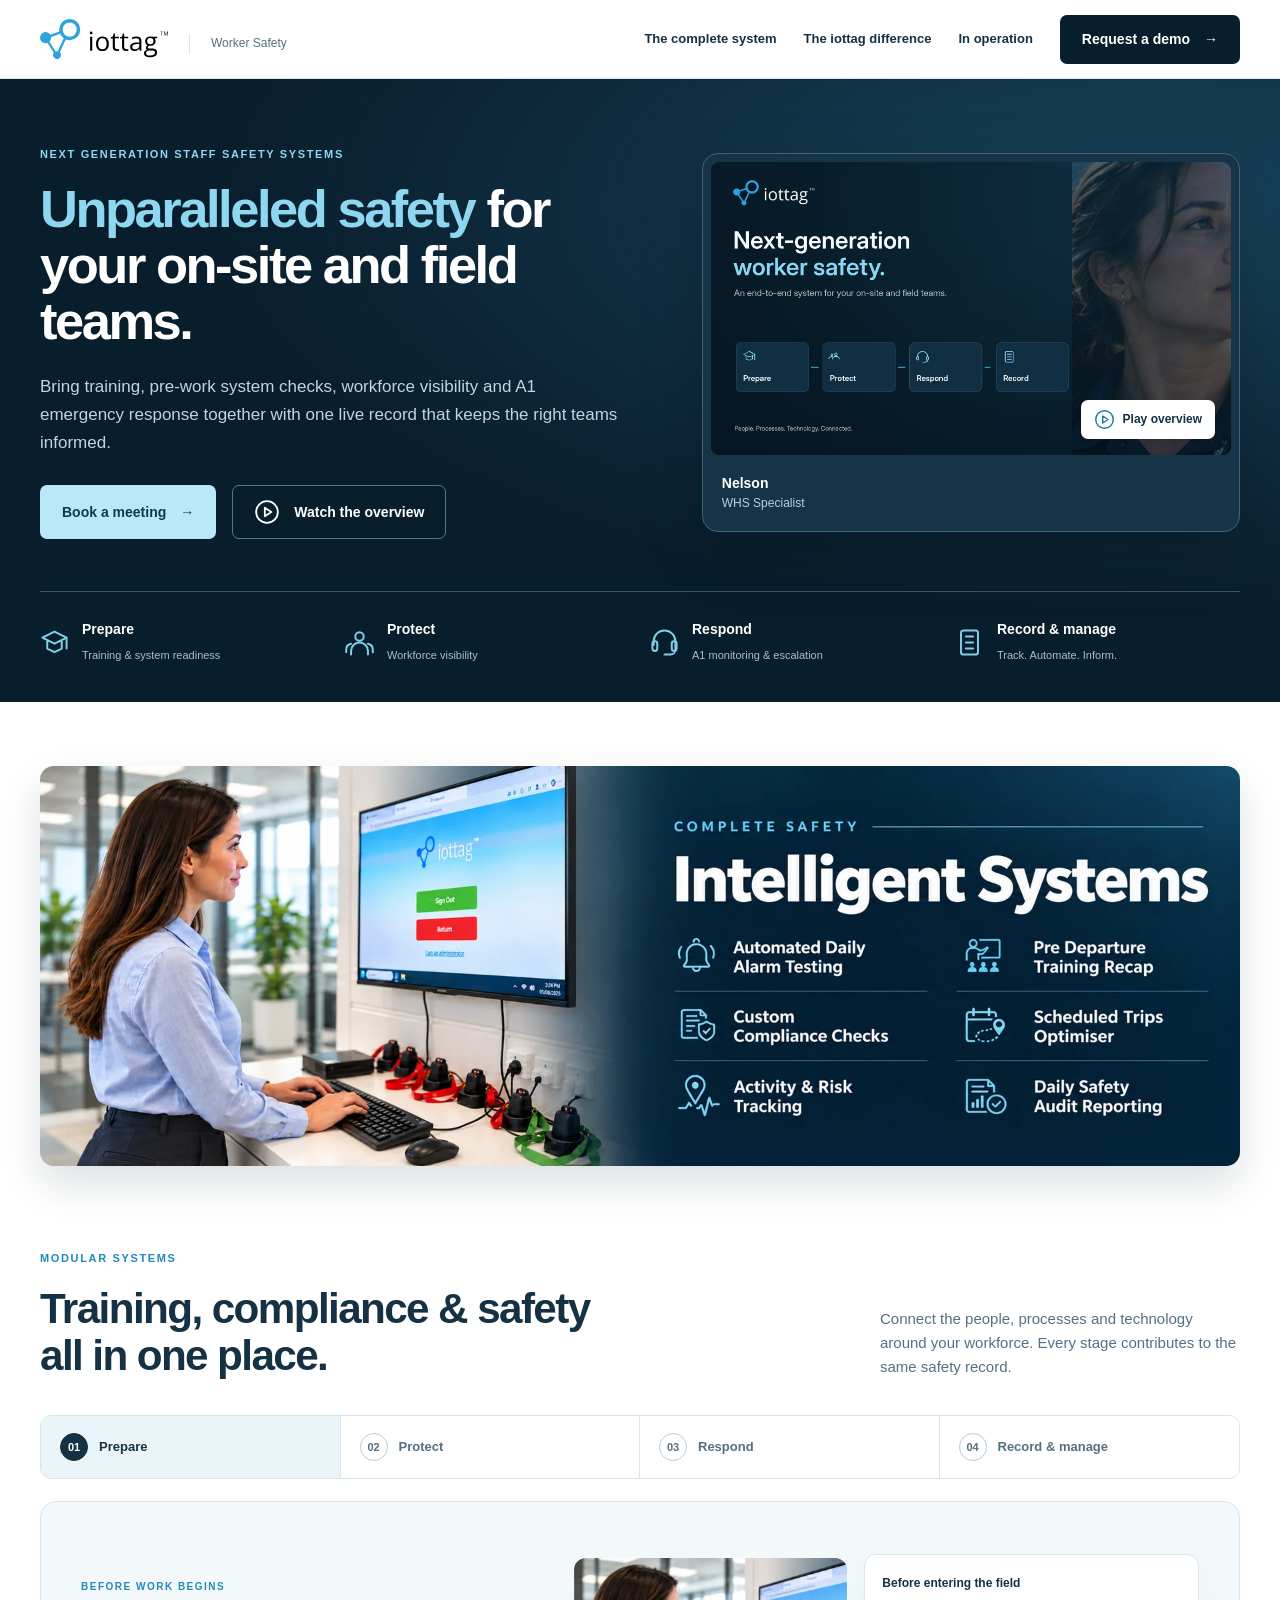
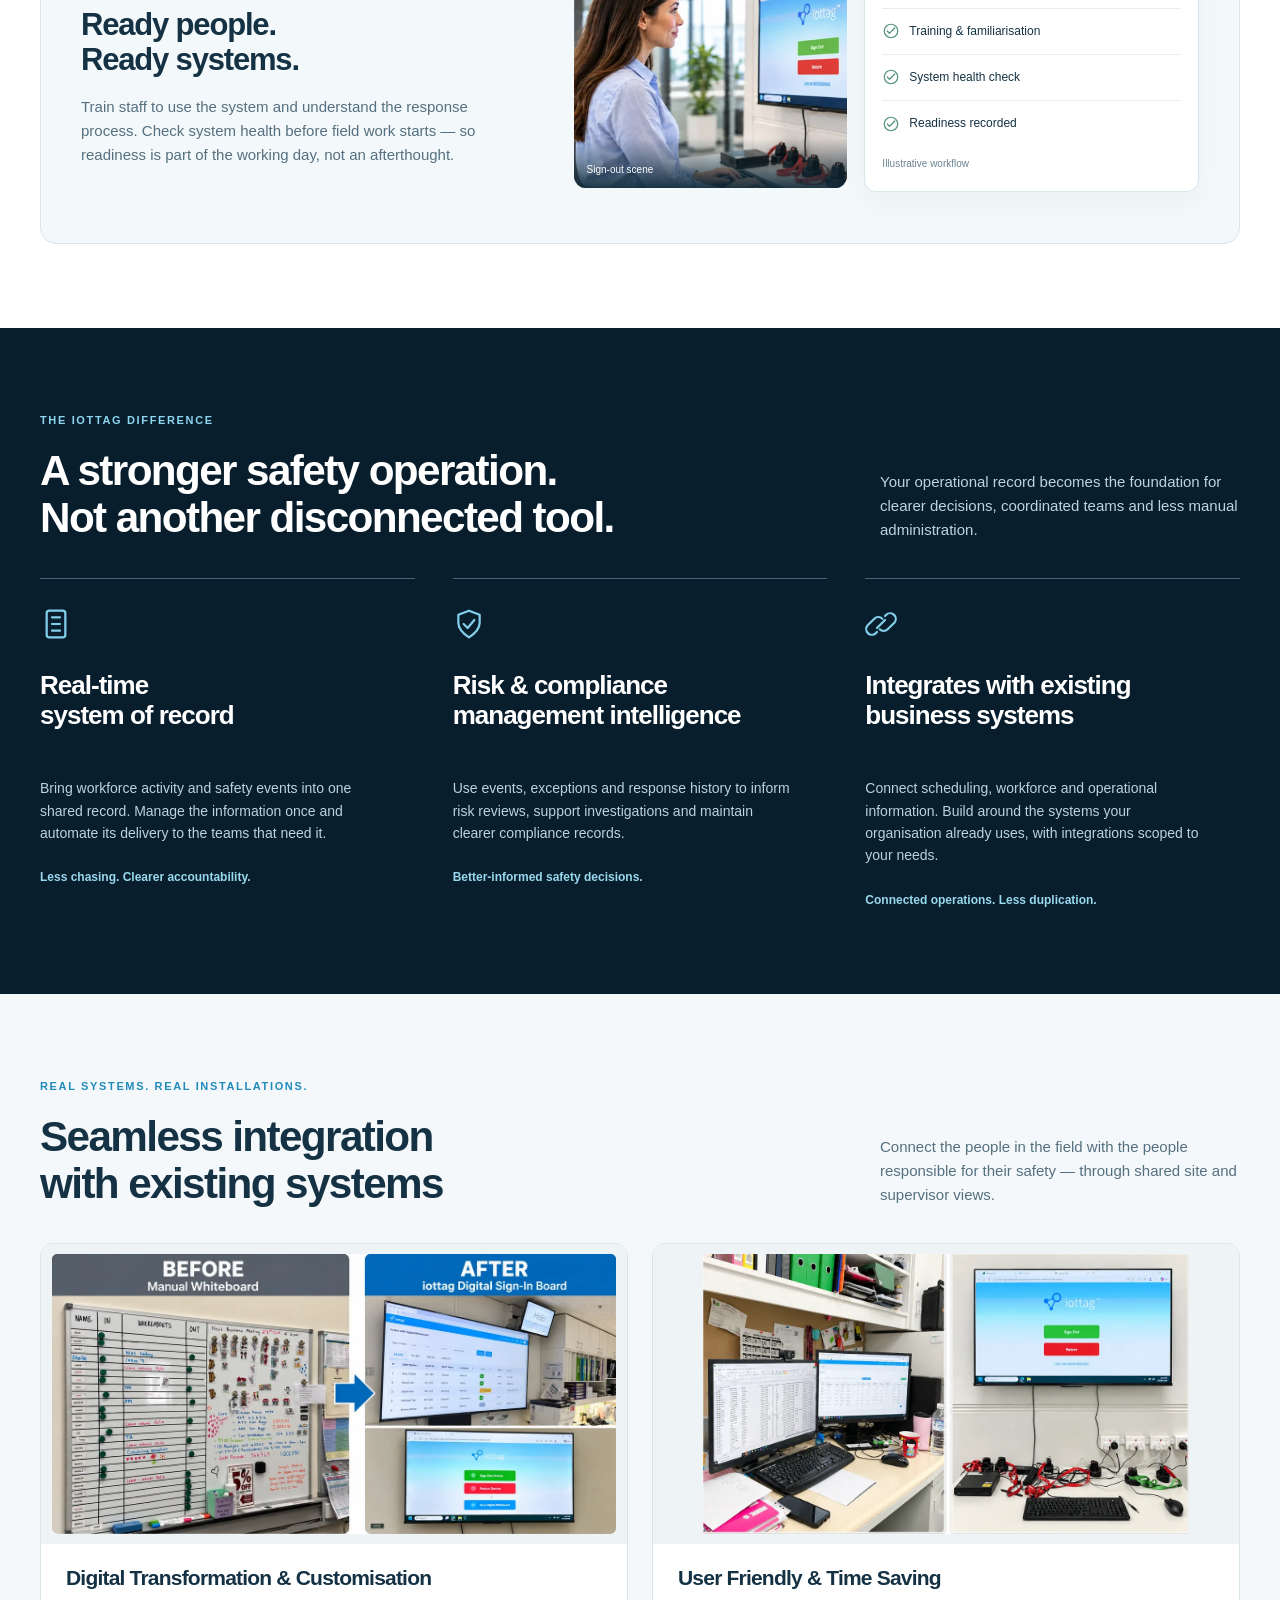
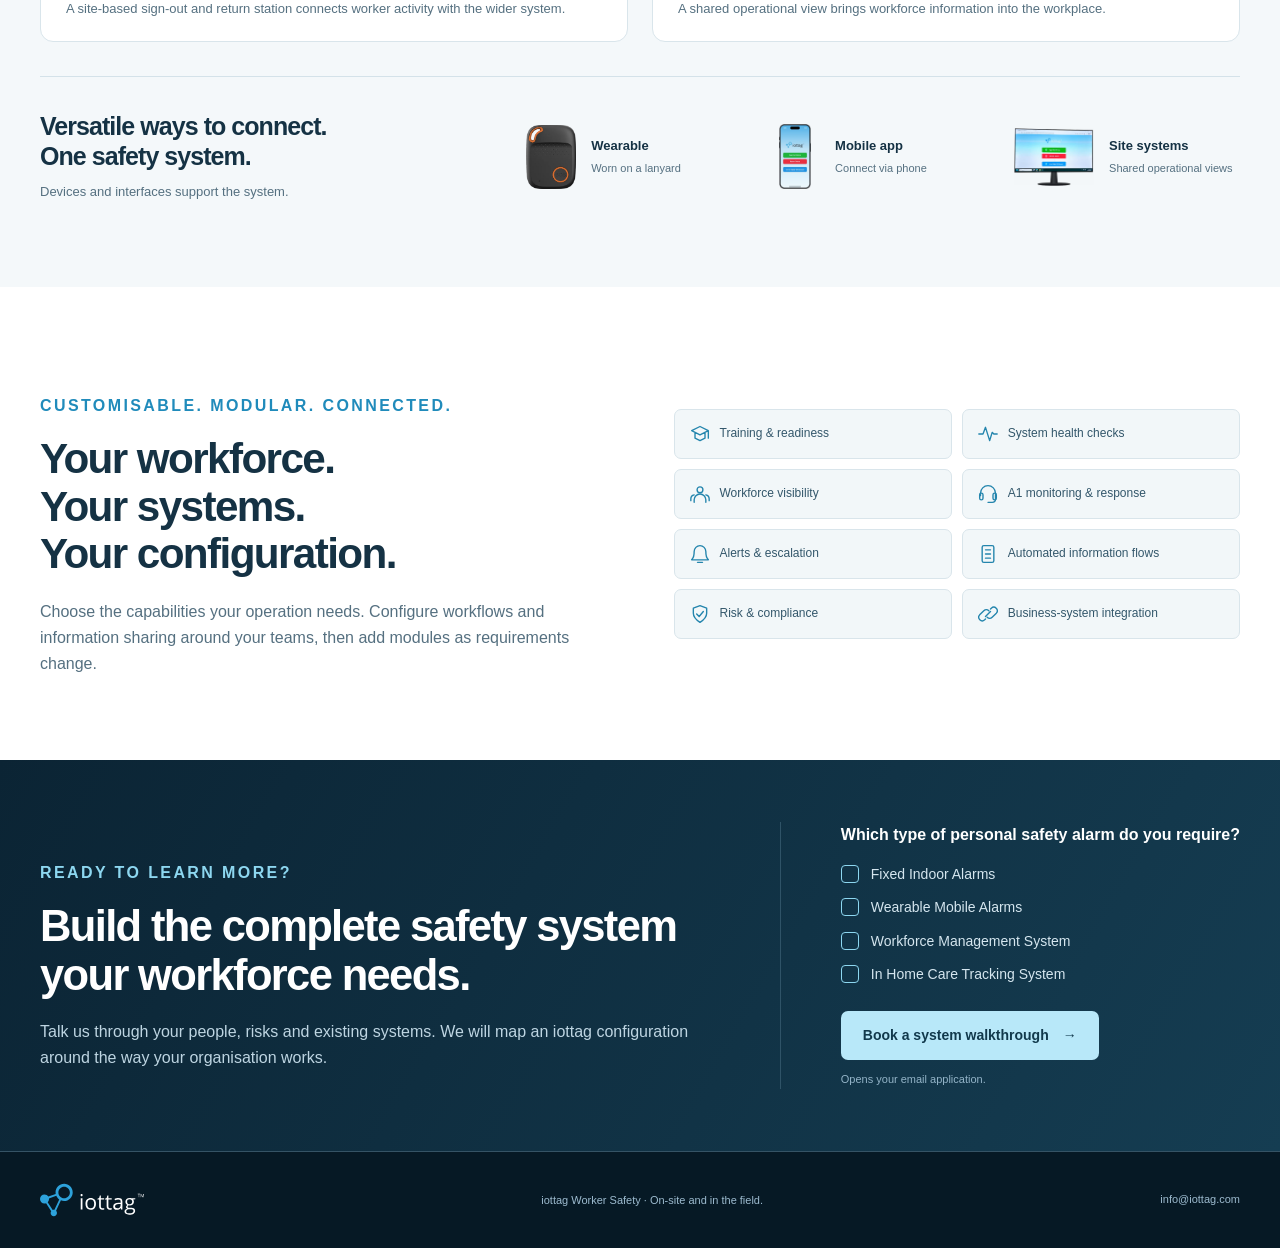
==== index.html @ dc97b366 "Remove "illustrative" from visible captions Co-Authored-By: Claude Opus 5.5 <noreply@anthropic.com>" ====
<!doctype html>
<html lang="en-AU">
<head>
<meta charset="utf-8">
<meta name="viewport" content="width=device-width,initial-scale=1">
<meta name="theme-color" content="#091e2d">
<title>iottag Worker Safety | End-to-end enterprise safety systems</title>
<meta name="description" content="Connect training, pre-work system checks, workforce visibility and A1 emergency response. One real-time system of record, configured around your organisation.">
<link rel="canonical" href="https://loneworker.iottag.com/">
<meta property="og:type" content="website">
<meta property="og:title" content="Next-generation worker safety | iottag">
<meta property="og:description" content="Prepare. Protect. Respond. Record. An end-to-end enterprise safety system for on-site and field teams.">
<meta property="og:url" content="https://loneworker.iottag.com/">
<meta property="og:image" content="https://loneworker.iottag.com/assets/img/social-preview.jpg">
<meta property="og:image:width" content="1200">
<meta property="og:image:height" content="630">
<meta name="twitter:card" content="summary_large_image">
<link rel="icon" href="assets/img/favicon.svg" type="image/svg+xml">
<link rel="stylesheet" href="assets/css/style.css">
</head>
<body>
<a class="skip" href="#main">Skip to content</a>
<svg aria-hidden="true" style="position:absolute;width:0;height:0;overflow:hidden" xmlns="http://www.w3.org/2000/svg"><defs>
<symbol id="i-play" viewBox="0 0 24 24"><circle cx="12" cy="12" r="10"/><path d="m10 8 6 4-6 4Z"/></symbol>
<symbol id="i-training" viewBox="0 0 24 24"><path d="m2 8 10-5 10 5-10 5Z M6 10v7l6 3 6-3v-7 M22 8v9"/></symbol>
<symbol id="i-check" viewBox="0 0 24 24"><circle cx="12" cy="12" r="9"/><path d="m7 12 3 3 7-7"/></symbol>
<symbol id="i-people" viewBox="0 0 24 24"><circle cx="12" cy="7" r="3.5"/><path d="M5 22v-3a7 7 0 0 1 14 0v3 M1 20v-2a5 5 0 0 1 4-5 M23 20v-2a5 5 0 0 0-4-5"/></symbol>
<symbol id="i-headset" viewBox="0 0 24 24"><path d="M3 14v-3a9 9 0 0 1 18 0v7a4 4 0 0 1-4 4h-5"/><rect x="2" y="11" width="4" height="8" rx="2"/><rect x="18" y="11" width="4" height="8" rx="2"/></symbol>
<symbol id="i-record" viewBox="0 0 24 24"><rect x="5" y="2" width="14" height="20" rx="2"/><path d="M9 7h6 M9 12h6 M9 17h6"/></symbol>
<symbol id="i-shield" viewBox="0 0 24 24"><path d="m12 2 8 3v6c0 5-5 9-8 11-3-2-8-6-8-11V5Z"/><path d="m8 12 3 3 5-6"/></symbol>
<symbol id="i-link" viewBox="0 0 24 24"><path d="m9 15 6-6 M9 18l-1 1a4.25 4.25 0 0 1-6-6l5-5a4.25 4.25 0 0 1 6 0 M15 6l1-1a4.25 4.25 0 0 1 6 6l-5 5a4.25 4.25 0 0 1-6 0"/></symbol>
<symbol id="i-pulse" viewBox="0 0 24 24"><path d="M1 12h5l3-8 5 16 3-10 2 2h4"/></symbol>
<symbol id="i-phone" viewBox="0 0 24 24"><rect x="6" y="2" width="12" height="20" rx="2"/><path d="M10 5h4 M11 19h2"/></symbol>
<symbol id="i-screen" viewBox="0 0 24 24"><rect x="2" y="3" width="20" height="14" rx="2"/><path d="M12 17v5 M7 22h10"/></symbol>
<symbol id="i-bell" viewBox="0 0 24 24"><path d="M5 9a7 7 0 0 1 14 0c0 9 3 9 3 10H2c0-1 3-1 3-10 M9 22h6"/></symbol>
</defs></svg>
<header class="topbar"><div class="wrap nav"><a class="brand" href="#main" aria-label="iottag Worker Safety home"><img src="assets/img/logo.svg" alt="iottag" width="134" height="42"><span>Worker Safety</span></a><nav class="navlinks" aria-label="Main navigation"><a href="#system">The complete system</a><a href="#intelligence">The iottag difference</a><a href="#in-operation">In operation</a><a href="#contact" class="btn dark">Request a demo <span aria-hidden="true">&rarr;</span></a></nav></div></header>
<main id="main">
<section class="hero" aria-labelledby="hero-title"><div class="wrap"><div class="hero-grid"><div><p class="eyebrow light">Next generation staff safety systems</p><h1 id="hero-title"><span>Unparalleled safety</span> for your on-site and field teams.</h1><p class="lead">Bring training, pre-work system checks, workforce visibility and A1 emergency response together with one live record that keeps the right teams informed.</p><div class="hero-actions"><a href="#contact" class="btn blue">Book a meeting <span aria-hidden="true">&rarr;</span></a><button class="btn outline" type="button" id="watch-video"><svg class="icon" aria-hidden="true"><use href="#i-play"/></svg>Watch the overview</button></div></div>
<div id="video"><figure class="film"><div class="player"><video controls playsinline preload="metadata" id="worker-video" poster="assets/img/video-poster.jpg" aria-label="iottag end-to-end worker safety overview with Nelson, WHS Specialist"><source src="assets/video/WA-Health-Nelson_iottag_final.mp4" type="video/mp4">Your browser does not support this video. Please use a browser with MP4 playback support.</video><button type="button" class="video-cover" id="video-cover" aria-label="Play the 55-second iottag Worker Safety overview"><img src="assets/img/video-poster.jpg" alt="" width="1920" height="1080"><span class="play-pill"><svg class="icon" aria-hidden="true"><use href="#i-play"/></svg>Play overview</span></button></div><figcaption><div><strong>Nelson</strong><p>WHS Specialist</p></div></figcaption></figure></div></div>
<div class="hero-strip" aria-label="The connected safety lifecycle"><div class="hero-stage"><svg class="icon" aria-hidden="true"><use href="#i-training"/></svg><div><b>Prepare</b><span>Training &amp; system readiness</span></div></div><div class="hero-stage"><svg class="icon" aria-hidden="true"><use href="#i-people"/></svg><div><b>Protect</b><span>Workforce visibility</span></div></div><div class="hero-stage"><svg class="icon" aria-hidden="true"><use href="#i-headset"/></svg><div><b>Respond</b><span>A1 monitoring &amp; escalation</span></div></div><div class="hero-stage"><svg class="icon" aria-hidden="true"><use href="#i-record"/></svg><div><b>Record &amp; manage</b><span>Track. Automate. Inform.</span></div></div></div></div></section>
<section class="feature-banner" aria-label="Intelligent systems"><div class="wrap"><img src="assets/img/intelligent-systems.webp" alt="Complete safety, intelligent systems: automated daily alarm testing, pre-departure training recap, custom compliance checks, scheduled trips optimiser, activity and risk tracking, and daily safety audit reporting. A staff member signs out a device at an iottag station." width="1800" height="600" loading="lazy" decoding="async"></div></section>
<section class="section lifecycle" id="system" aria-labelledby="system-title"><div class="wrap"><div class="section-top"><div><p class="eyebrow">Modular systems</p><h2 class="section-title" id="system-title">Training, compliance &amp; safety<br>all in one place.</h2></div><p>Connect the people, processes and technology around your workforce. Every stage contributes to the same safety record.</p></div>
<div id="system-tour"><div class="tabs" role="tablist" aria-label="Explore the complete worker safety system"><button class="tab" id="tab-0" role="tab" aria-selected="true" aria-controls="panel-0" tabindex="0" data-step="0"><span>01</span>Prepare</button><button class="tab" id="tab-1" role="tab" aria-selected="false" aria-controls="panel-1" tabindex="-1" data-step="1"><span>02</span>Protect</button><button class="tab" id="tab-2" role="tab" aria-selected="false" aria-controls="panel-2" tabindex="-1" data-step="2"><span>03</span>Respond</button><button class="tab" id="tab-3" role="tab" aria-selected="false" aria-controls="panel-3" tabindex="-1" data-step="3"><span>04</span>Record &amp; manage</button></div>
<div class="panel active" id="panel-0" role="tabpanel" aria-labelledby="tab-0"><div class="panel-copy"><p class="eyebrow">Before work begins</p><h3>Ready people.<br>Ready systems.</h3><p>Train staff to use the system and understand the response process. Check system health before field work starts &mdash; so readiness is part of the working day, not an afterthought.</p></div><div class="panel-visual checks"><figure class="training-photo"><img src="assets/img/staff-signout.webp" alt="Illustrative staff member signing out a safety device at an iottag station" width="832" height="704" loading="eager"><figcaption>Sign-out scene</figcaption></figure><div class="check-card"><div class="check-title">Before entering the field</div><div class="check-row"><svg class="icon" aria-hidden="true"><use href="#i-check"/></svg>Training &amp; familiarisation</div><div class="check-row"><svg class="icon" aria-hidden="true"><use href="#i-check"/></svg>System health check</div><div class="check-row"><svg class="icon" aria-hidden="true"><use href="#i-check"/></svg>Readiness recorded</div><p class="check-note">Illustrative workflow</p></div></div></div>
<div class="panel" id="panel-1" role="tabpanel" aria-labelledby="tab-1" hidden><div class="panel-copy"><p class="eyebrow">While people are working</p><h3>A shared view of<br>your workforce.</h3><p>Bring schedules, journeys, available location and worker status together. Supervisors see the working day, while A1 monitors staff and safety alerts through the connected system.</p></div><div class="panel-visual map-view"><div class="map-panel"><svg viewBox="0 0 300 265" role="img" aria-label="Illustrative worker journey map, not a real address"><rect width="300" height="265" fill="#d5e5eb"/><g fill="#bdd5df"><rect x="15" y="16" width="70" height="56" rx="6"/><rect x="117" y="16" width="68" height="56" rx="6"/><rect x="221" y="16" width="65" height="56" rx="6"/><rect x="15" y="112" width="70" height="60" rx="6"/><rect x="117" y="112" width="68" height="60" rx="6"/><rect x="221" y="112" width="65" height="60" rx="6"/><rect x="15" y="210" width="70" height="50" rx="6"/><rect x="117" y="210" width="68" height="50" rx="6"/><rect x="221" y="210" width="65" height="50" rx="6"/></g><g stroke="#f8fcff" stroke-width="12" fill="none"><path d="M101 0v265 M203 0v265 M0 92h300 M0 190h300"/></g><path class="route" d="M36 190h65V92h102V57" stroke="#238fbd" stroke-width="4" stroke-linejoin="round" fill="none"/><g fill="#2da2db" stroke="white" stroke-width="3"><circle cx="203" cy="57" r="8"/><circle cx="101" cy="92" r="8"/><circle cx="203" cy="190" r="8"/></g></svg><span class="map-label">Workforce view</span></div><div class="status-list"><div class="status-card"><svg class="icon" aria-hidden="true"><use href="#i-headset"/></svg><b>A1 monitoring</b><p>Worker status &amp; alerts</p></div><div class="status-card"><svg class="icon" aria-hidden="true"><use href="#i-people"/></svg><b>Supervisor visibility</b><p>Activity &amp; exceptions</p></div><div class="status-card"><b>One operational view</b><p>On-site &middot; In transit &middot; On visit</p></div></div></div></div>
<div class="panel" id="panel-2" role="tabpanel" aria-labelledby="tab-2" hidden><div class="panel-copy"><p class="eyebrow">When help is needed</p><h3>A1 emergency response.<br>People behind the process.</h3><p>A1 call-centre monitoring connects the alert to your agreed escalation process. Available location and incident audio help inform the response, while supervisors receive updates.</p></div><div class="panel-visual"><div class="response-diagram"><svg class="connecting" viewBox="0 0 550 260" preserveAspectRatio="none" aria-hidden="true"><path class="signal-path" d="M76 130H268 M290 130H360V68H466 M360 130V205H466"/></svg><div class="process-box alert"><svg class="icon" aria-hidden="true"><use href="#i-bell"/></svg><b>Worker alert</b><p>Help needed</p></div><div class="process-box a1"><svg class="icon" aria-hidden="true"><use href="#i-headset"/></svg><b>A1 response</b><p>Monitoring<br>&amp; escalation</p></div><div class="branch"><div class="process-box"><svg class="icon" aria-hidden="true"><use href="#i-shield"/></svg><b>Emergency services</b><p>Police / ambulance</p></div><div class="process-box"><svg class="icon" aria-hidden="true"><use href="#i-people"/></svg><b>Supervisors</b><p>Alerts &amp; updates</p></div></div></div><p class="scenario-note">Response configured around your organisation.</p></div></div>
<div class="panel" id="panel-3" role="tabpanel" aria-labelledby="tab-3" hidden><div class="panel-copy"><p class="eyebrow">Across the entire operation</p><h3>Record what happens.<br>Keep the right teams informed.</h3><p>Track activity, alerts, response actions and outcomes in one live record. Automate relevant information to supervisors, WHS and response teams &mdash; instead of chasing updates across disconnected tools.</p></div><div class="panel-visual"><div class="record-visual"><div class="record-title"><strong>Real-time system of record</strong><svg class="icon" aria-hidden="true"><use href="#i-record"/></svg></div><div class="record-lines"><div><i></i>Training &amp; readiness recorded<em>Before work</em></div><div><i></i>Worker activity updated<em>During work</em></div><div><i></i>Alert &amp; response captured<em>Incident</em></div><div><i></i>Relevant teams informed<em>Automated flow</em></div></div></div><p class="scenario-note">Illustrative event history &mdash; not a live worker record.</p></div></div>
</div></div></section>
<section class="section enterprise" id="intelligence" aria-labelledby="intelligence-title"><div class="wrap"><div class="section-top"><div><p class="eyebrow light">The iottag difference</p><h2 class="section-title" id="intelligence-title">A stronger safety operation.<br>Not another disconnected tool.</h2></div><p>Your operational record becomes the foundation for clearer decisions, coordinated teams and less manual administration.</p></div><div class="enterprise-grid"><article class="usp"><svg class="icon" aria-hidden="true"><use href="#i-record"/></svg><h3>Real-time<br>system of record</h3><p>Bring workforce activity and safety events into one shared record. Manage the information once and automate its delivery to the teams that need it.</p><span class="benefit">Less chasing. Clearer accountability.</span></article><article class="usp"><svg class="icon" aria-hidden="true"><use href="#i-shield"/></svg><h3>Risk &amp; compliance management intelligence</h3><p>Use events, exceptions and response history to inform risk reviews, support investigations and maintain clearer compliance records.</p><span class="benefit">Better-informed safety decisions.</span></article><article class="usp"><svg class="icon" aria-hidden="true"><use href="#i-link"/></svg><h3>Integrates with existing business systems</h3><p>Connect scheduling, workforce and operational information. Build around the systems your organisation already uses, with integrations scoped to your needs.</p><span class="benefit">Connected operations. Less duplication.</span></article></div></div></section>
<section class="section proof" id="in-operation" aria-labelledby="proof-title"><div class="wrap"><div class="section-top"><div><p class="eyebrow">Real systems. Real installations.</p><h2 class="section-title" id="proof-title">Seamless integration<br>with existing systems</h2></div><p>Connect the people in the field with the people responsible for their safety &mdash; through shared site and supervisor views.</p></div><div class="proof-grid"><figure class="proof-card"><div class="proof-photo"><img src="assets/img/signout-station.webp" alt="Before and after: a manual staff whiteboard replaced by the iottag digital sign-in board and sign-out display" width="1200" height="596" loading="lazy" decoding="async"></div><figcaption><h3>Digital Transformation &amp; Customisation</h3><p>A site-based sign-out and return station connects worker activity with the wider system.</p></figcaption></figure><figure class="proof-card"><div class="proof-photo"><img src="assets/img/operational-display.webp" alt="iottag workstations and a wall-mounted sign-out display with safety devices on the desk" width="1200" height="690" loading="lazy" decoding="async"></div><figcaption><h3>User Friendly &amp; Time Saving</h3><p>A shared operational view brings workforce information into the workplace.</p></figcaption></figure></div><div class="connections"><div><h3>Versatile ways to connect.<br>One safety system.</h3><p>Devices and interfaces support the system.</p></div><div class="connection-items"><div class="connection-item"><img src="assets/img/sos-pendant.webp" alt="Actual iottag black and orange wearable SOS pendant" width="323" height="417" loading="lazy" decoding="async"><div><b>Wearable</b><p>Worn on a lanyard</p></div></div><div class="connection-item"><img src="assets/img/mobile-app.webp" alt="iottag mobile app sign-out screen on a smartphone" width="152" height="308" loading="lazy" decoding="async"><div><b>Mobile app</b><p>Connect via phone</p></div></div><div class="connection-item"><img class="wide" src="assets/img/site-display.webp" alt="iottag site sign-out and return screen on a display" width="360" height="258" loading="lazy" decoding="async"><div><b>Site systems</b><p>Shared operational views</p></div></div></div></div></div></section>
<section class="section" aria-labelledby="modular-title"><div class="wrap modular-grid"><div class="modular-copy"><p class="eyebrow">Customisable. Modular. Connected.</p><h2 class="section-title" id="modular-title">Your workforce.<br>Your systems.<br>Your configuration.</h2><p>Choose the capabilities your operation needs. Configure workflows and information sharing around your teams, then add modules as requirements change.</p></div><div><div class="modules" aria-label="Configurable capabilities"><div class="module"><svg class="icon" aria-hidden="true"><use href="#i-training"/></svg>Training &amp; readiness</div><div class="module"><svg class="icon" aria-hidden="true"><use href="#i-pulse"/></svg>System health checks</div><div class="module"><svg class="icon" aria-hidden="true"><use href="#i-people"/></svg>Workforce visibility</div><div class="module"><svg class="icon" aria-hidden="true"><use href="#i-headset"/></svg>A1 monitoring &amp; response</div><div class="module"><svg class="icon" aria-hidden="true"><use href="#i-bell"/></svg>Alerts &amp; escalation</div><div class="module"><svg class="icon" aria-hidden="true"><use href="#i-record"/></svg>Automated information flows</div><div class="module"><svg class="icon" aria-hidden="true"><use href="#i-shield"/></svg>Risk &amp; compliance</div><div class="module"><svg class="icon" aria-hidden="true"><use href="#i-link"/></svg>Business-system integration</div></div></div></div></section>
<section class="contact" id="contact" aria-labelledby="contact-title"><div class="wrap contact-grid"><div><p class="eyebrow light">Ready to learn more?</p><h2 id="contact-title">Build the complete safety system<br>your workforce needs.</h2><p>Talk us through your people, risks and existing systems. We will map an iottag configuration around the way your organisation works.</p></div><div class="contact-side"><p class="contact-q">Which type of personal safety alarm do you require?</p><ul class="contact-options"><li><label><input type="checkbox" name="alarm-type" value="Fixed Indoor Alarms"><span class="tick" aria-hidden="true"></span>Fixed Indoor Alarms</label></li><li><label><input type="checkbox" name="alarm-type" value="Wearable Mobile Alarms"><span class="tick" aria-hidden="true"></span>Wearable Mobile Alarms</label></li><li><label><input type="checkbox" name="alarm-type" value="Workforce Management System"><span class="tick" aria-hidden="true"></span>Workforce Management System</label></li><li><label><input type="checkbox" name="alarm-type" value="In Home Care Tracking System"><span class="tick" aria-hidden="true"></span>In Home Care Tracking System</label></li></ul><a id="demo-email" class="btn blue" href="mailto:info@iottag.com?subject=iottag%20Worker%20Safety%20system%20walkthrough&amp;body=Hello%20iottag%2C%0A%0AI%20would%20like%20to%20discuss%20an%20end-to-end%20worker%20safety%20system.%0A%0AOrganisation%3A%0AWorkforce%20size%3A%0ACurrent%20systems%3A%0APhone%3A%0A%0AThank%20you.">Book a system walkthrough <span aria-hidden="true">&rarr;</span></a><small>Opens your email application.</small></div></div></section>
</main>
<footer class="footer"><div class="wrap footer-inner"><a href="#main" aria-label="Back to iottag Worker Safety"><img src="assets/img/logo-footer.svg" alt="iottag" width="134" height="42"></a><p class="footer-credit">iottag Worker Safety &middot; On-site and in the field.</p><a href="mailto:info@iottag.com">info@iottag.com</a></div></footer>
<script src="assets/js/main.js" defer></script>
</body>
</html>
---- assets/css/style.css ----
:root{--navy:#091e2d;--deep:#071925;--ink:#153244;--muted:#557080;--blue:#208bbb;--brand:#2da2db;--sky:#b8e8f9;--line:#d9e5eb;--pale:#f2f7f9;--green:#498774;--radius:17px;--max:1240px}*{box-sizing:border-box}html{scroll-behavior:smooth;scroll-padding-top:95px}body{margin:0;background:white;color:var(--ink);font-family:Inter,"Segoe UI",Arial,sans-serif;font-size:16px;line-height:1.6;-webkit-font-smoothing:antialiased}button,input,a{-webkit-tap-highlight-color:transparent}a{color:inherit;text-decoration:none}button{font:inherit;cursor:pointer}button:focus-visible,a:focus-visible,summary:focus-visible{outline:3px solid #cf9633;outline-offset:5px}img,video{display:block;max-width:100%}h1,h2,h3,p,figure{margin:0}h1,h2,h3{letter-spacing:-.038em;line-height:1.12}p{color:var(--muted)}.wrap{width:min(var(--max),calc(100% - 80px));margin:auto}.section{padding:84px 0}.eyebrow{font-size:11px;font-weight:750;text-transform:uppercase;letter-spacing:.15em;color:var(--blue);margin-bottom:17px}.eyebrow.light{color:#8dd7f0}.section-title{font-size:clamp(32px,3.3vw,47px);font-weight:700;max-width:790px}.lead{font-size:18px;line-height:1.65}.btn{display:inline-flex;align-items:center;justify-content:center;gap:14px;border:1px solid transparent;border-radius:7px;padding:13px 21px;font-size:14px;font-weight:700;line-height:1.5;transition:background .2s,transform .2s}.btn:hover{transform:translateY(-2px)}.btn.dark{background:var(--navy);color:white}.btn.dark:hover{background:#20465b}.btn.blue{background:var(--sky);color:#11394c}.btn.blue:hover{background:#e0f6ff}.btn.outline{border-color:#577788;color:white;background:transparent}.btn.white{background:white;color:var(--ink)}.arrow{font-size:19px}.icon{width:26px;height:26px;fill:none;stroke:currentColor;stroke-width:1.65;stroke-linecap:round;stroke-linejoin:round;flex-shrink:0}.skip{position:fixed;top:-100px;left:20px;padding:12px;background:white;z-index:100}.skip:focus{top:15px}.topbar{position:sticky;top:0;z-index:40;background:#fffffff5;border-bottom:1px solid var(--line);backdrop-filter:blur(12px)}.nav{height:78px;display:flex;align-items:center;justify-content:space-between;gap:20px}.brand{display:flex;align-items:center;gap:21px}.brand img{width:128px;height:auto}.brand span{font-size:12px;color:var(--muted);padding-left:21px;border-left:1px solid var(--line)}.navlinks{display:flex;align-items:center;gap:27px;font-size:13px;font-weight:650}.navlinks>a:not(.btn):hover{color:var(--blue)}
.hero{position:relative;padding:67px 0 36px;background:radial-gradient(ellipse at 90% 20%,#17425a 0%,transparent 57%),var(--navy);color:white;overflow:hidden}.hero-grid{display:grid;grid-template-columns:1.12fr 1fr;gap:59px;align-items:center}.hero h1{font-size:clamp(38px,4.1vw,59px);letter-spacing:-.047em;line-height:1.07;font-weight:710;max-width:690px}.hero h1 span{color:#8ed7f1}.hero .lead{color:#c0d5e0;margin-top:24px;max-width:580px;font-size:17px}.hero-actions{display:flex;gap:16px;flex-wrap:wrap;margin-top:28px}.hero-context{color:#98b8cb;font-size:12px;margin-top:24px;letter-spacing:.01em}.film{background:#163448;border:1px solid #416378;padding:8px 8px 0;border-radius:16px;box-shadow:0 23px 65px #0003}.player{position:relative;border-radius:9px;overflow:hidden;background:var(--navy)}.player video{width:100%;aspect-ratio:16/9;object-fit:contain}.video-cover{position:absolute;inset:0;width:100%;height:100%;border:0;background:var(--navy);padding:0}.video-cover[hidden]{display:none}.video-cover img{width:100%;height:100%;object-fit:cover}.play-pill{position:absolute;bottom:16px;right:16px;background:white;color:var(--ink);padding:9px 13px;font-size:12px;font-weight:750;border-radius:7px;display:flex;align-items:center;gap:8px;box-shadow:0 4px 12px #0002}.play-pill .icon{width:21px;height:21px;color:#167da9}.film figcaption{display:flex;align-items:center;justify-content:space-between;gap:15px;padding:17px 11px 18px}.film figcaption strong{display:block;font-size:14px}.film figcaption p{color:#b9d0dd;font-size:12px}.film-length{font-size:11px;white-space:nowrap;color:#bdd6e4}.film-label{font-size:12px;color:#b7cedb;margin:18px 0 0 4px}.hero-strip{display:grid;grid-template-columns:repeat(4,1fr);gap:20px;margin-top:52px;padding-top:26px;border-top:1px solid #395568}.hero-stage{display:flex;gap:13px;align-items:center}.hero-stage .icon{width:29px;height:29px;color:#84cde8}.hero-stage b{font-size:14px;display:block}.hero-stage span{font-size:11px;color:#a2c0d1}
.section-top{display:flex;align-items:flex-end;justify-content:space-between;gap:55px;margin-bottom:36px}.section-top>p{max-width:360px;font-size:15px}.feature-banner{position:relative;z-index:1;padding:64px 0 0;background:#fff}.feature-banner img{display:block;width:100%;height:auto;border-radius:14px;box-shadow:0 18px 40px rgba(11,36,52,.14)}.lifecycle{background:#fff}.tabs{display:grid;grid-template-columns:repeat(4,1fr);border:1px solid var(--line);border-radius:11px;overflow:hidden;margin-bottom:22px}.tab{display:flex;align-items:center;gap:11px;padding:17px 19px;text-align:left;background:white;color:var(--muted);border:0;border-right:1px solid var(--line);font-size:13px;font-weight:650}.tab:last-child{border-right:0}.tab span{width:28px;height:28px;border:1px solid #b7ccd8;border-radius:50%;display:grid;place-items:center;font-size:11px;flex:none}.tab[aria-selected=true]{background:#eaf5fa;color:var(--ink)}.tab[aria-selected=true] span{background:var(--ink);border-color:var(--ink);color:white}.panel{border:1px solid var(--line);border-radius:16px;background:#f3f8fa;display:grid;grid-template-columns:.83fr 1.2fr;gap:60px;padding:35px 40px;min-height:343px;align-items:center}.panel[hidden]{display:none}.panel-copy .eyebrow{font-size:10px;margin-bottom:12px}.panel h3{font-size:31px;line-height:1.15;max-width:430px;margin-bottom:17px}.panel-copy p{font-size:15px;max-width:430px}.panel-visual{position:relative;min-height:261px}.checks{display:grid;grid-template-columns:.9fr 1.1fr;gap:17px;align-items:center}.training-photo{border-radius:12px;overflow:hidden;height:230px;position:relative;background:#d0e1e9}.training-photo img{width:100%;height:100%;object-fit:cover;object-position:50% 30%}.training-photo figcaption{position:absolute;bottom:0;left:0;right:0;padding:24px 13px 10px;background:linear-gradient(transparent,#102b3bee);color:white;font-size:10px}.check-card{background:white;border:1px solid #d8e6ec;border-radius:12px;padding:19px 17px;box-shadow:0 10px 28px #12384f09}.check-title{font-size:12px;font-weight:750;margin-bottom:15px}.check-row{display:flex;align-items:center;gap:9px;padding:13px 0;border-top:1px solid #e7eef2;font-size:12px}.check-row .icon{width:18px;height:18px;color:#57967e}.check-note{font-size:10px;color:#6a8392;margin-top:10px}.map-view{display:grid;grid-template-columns:1.1fr .8fr;gap:15px;height:262px}.map-panel{position:relative;border-radius:12px;background:#d4e5ed;overflow:hidden;border:1px solid #c7dce6}.map-panel>svg{width:100%;height:100%;display:block}.map-label{position:absolute;left:10px;bottom:10px;font-size:10px;background:white;padding:5px 8px;border-radius:5px}.status-list{display:flex;flex-direction:column;gap:10px;justify-content:center}.status-card{background:white;border-radius:10px;border:1px solid #dbe7ed;padding:13px}.status-card b{font-size:12px;display:block}.status-card p{font-size:10px;margin-top:3px}.status-card .icon{width:19px;height:19px;color:var(--blue);margin-bottom:7px}.route{stroke-dasharray:500;stroke-dashoffset:500}.active .route{animation:routeDraw 4s ease forwards}.active .check-row{animation:rise .6s ease both}.active .check-row:nth-child(3){animation-delay:.35s}.active .check-row:nth-child(4){animation-delay:.65s}.response-diagram{position:relative;min-height:261px;padding:15px 0;display:grid;grid-template-columns:.65fr 1.25fr 1fr;gap:15px;align-items:center}.process-box{position:relative;z-index:2;border-radius:10px;border:1px solid #d4e3eb;background:white;padding:16px 12px;font-size:11px;text-align:center;min-width:0}.process-box .icon{margin:0 auto 10px;width:27px;height:27px;color:var(--blue)}.process-box b{display:block;font-size:13px;line-height:1.3}.process-box p{font-size:10px;line-height:1.5;margin-top:8px}.process-box.a1{background:#11394f;border-color:#426e88;color:white;padding:21px 15px}.process-box.a1 p{color:#bad5e4}.process-box.a1 .icon{color:var(--sky);width:39px;height:39px}.process-box.alert .icon{color:#bf5b60}.branch{display:grid;gap:16px}.connecting{position:absolute;top:0;left:0;width:100%;height:100%;z-index:1;fill:none;stroke:#6eabc5;stroke-width:2}.active .signal-path{stroke-dasharray:7 5;animation:signal 2s linear infinite}.scenario-note{font-size:10px;color:#6a8492;margin-top:13px}.record-visual{background:var(--navy);border-radius:12px;min-height:253px;padding:21px 23px;color:white;position:relative}.record-title{display:flex;align-items:center;justify-content:space-between;gap:12px;font-size:13px;padding-bottom:15px;border-bottom:1px solid #365164}.record-title .icon{color:#94daf1;width:22px;height:22px}.record-lines{display:grid;gap:15px;padding-top:18px}.record-lines div{display:flex;align-items:center;gap:10px;font-size:11px;color:#c5dbe6}.record-lines i{height:6px;width:6px;background:#86cfe9;border-radius:50%;flex:none}.record-lines em{font-style:normal;margin-left:auto;font-size:9px;color:#8ec3d8}.active .record-lines div{animation:rise .6s ease both}.active .record-lines div:nth-child(2){animation-delay:.3s}.active .record-lines div:nth-child(3){animation-delay:.6s}.active .record-lines div:nth-child(4){animation-delay:.9s}.tour-controls{display:flex;align-items:center;justify-content:space-between;gap:20px;margin-top:18px}.tour-buttons{display:flex;gap:10px;flex-wrap:wrap}.small-button{font-size:12px;background:white;border:1px solid #bfced7;border-radius:6px;padding:8px 12px;color:var(--ink)}.tour-status{font-size:11px}.workflow-note{font-size:11px;color:#788e9a;max-width:1060px;margin-top:17px;line-height:1.65}
.enterprise{background:var(--navy);color:white}.enterprise .section-top>p{color:#bfd3df}.enterprise-grid{display:grid;grid-template-columns:repeat(3,1fr);gap:38px}.usp{border-top:1px solid #466475;padding-top:29px}.usp .icon{width:32px;height:32px;color:#84d0ec;margin-bottom:23px}.usp h3{font-size:26px;line-height:1.16;max-width:340px;min-height:90px}.usp p{font-size:14px;color:#bcd2df;margin-top:17px;max-width:345px}.benefit{display:block;margin-top:24px;font-size:12px;font-weight:700;color:#99d9ed}.information-bar{margin-top:42px;border-top:1px solid #345165;padding-top:24px;display:flex;align-items:center;justify-content:space-between;gap:20px;color:#b9d2df;font-size:12px}.information-bar strong{color:white}.information-bar .line-arrow{color:#71bad6;font-size:21px}.proof{background:#f4f8fa}.proof-grid{display:grid;grid-template-columns:1fr 1fr;gap:24px;margin-top:32px}.proof-card{background:white;border:1px solid var(--line);border-radius:13px;overflow:hidden}.proof-photo{height:259px;overflow:hidden;background:#d5e2e8}.proof-photo img{width:100%;height:100%;object-fit:cover;object-position:50% 42%}.proof-card figcaption{padding:21px 25px}.proof-card h3{font-size:21px;line-height:1.2}.proof-card p{font-size:13px;margin-top:9px}.proof-note{font-size:11px;margin-top:15px;color:#708896}.connections{display:grid;grid-template-columns:1fr 1.6fr;gap:40px;align-items:center;padding-top:34px;margin-top:34px;border-top:1px solid #d4e2e9}.connections h3{font-size:25px;line-height:1.2;max-width:350px}.connections>div>p{font-size:13px;margin-top:11px;max-width:350px}.connection-items{display:grid;grid-template-columns:repeat(3,1fr);gap:18px}.connection-item{display:flex;gap:15px;align-items:center;min-width:0}.connection-item img{height:65px;width:50px;object-fit:contain}.connection-item img.wide{width:80px}.connection-item .icon{width:36px;height:36px;color:#2389b6}.connection-item b{display:block;font-size:13px}.connection-item p{font-size:11px;margin-top:3px}.modular-grid{display:grid;grid-template-columns:1fr 1fr;gap:67px;align-items:center}.modular-copy p{font-size:16px;margin-top:22px;max-width:540px}.modules{display:grid;grid-template-columns:1fr 1fr;gap:10px}.module{background:var(--pale);border:1px solid var(--line);border-radius:7px;padding:14px 15px;font-size:12px;color:#33576b;display:flex;align-items:center;gap:10px}.module .icon{height:20px;width:20px;color:#2485ad}.modules-note{margin-top:15px;font-size:11px;color:#728c9a}.contact{background:linear-gradient(120deg,#0b2434,#153d52);color:white;padding:62px 0}.contact-grid{display:grid;grid-template-columns:1fr auto;gap:60px;align-items:center}.contact h2{font-size:clamp(32px,3.4vw,45px);max-width:730px}.contact p{color:#bed5e2;margin-top:19px;font-size:16px;max-width:660px}.contact-side{border-left:1px solid #2f5367;padding-left:60px}.contact .contact-q{margin:0 0 15px;font-size:16px;font-weight:700;color:white}.contact-options{list-style:none;margin:0 0 26px;padding:0;display:grid;gap:11px}.contact-options label{display:flex;align-items:center;gap:12px;font-size:14px;color:#d5e6ef;cursor:pointer;position:relative}.contact-options input{position:absolute;opacity:0;width:1px;height:1px}.contact-options .tick{flex:none;position:relative;width:18px;height:18px;border:1.5px solid #8dd7f0;border-radius:4px;transition:background .15s}.contact-options input:checked+.tick{background:#8dd7f0}.contact-options input:checked+.tick:after{content:"";position:absolute;left:5px;top:1px;width:5px;height:10px;border:solid #0b2434;border-width:0 2px 2px 0;transform:rotate(45deg)}.contact-options input:focus-visible+.tick{outline:2px solid white;outline-offset:2px}.contact-options label:hover .tick{border-color:white}.contact-side small{display:block;font-size:11px;color:#94b4c8;margin-top:11px}.footer{background:#061925;padding:27px 0;color:#b7d0df;border-top:1px solid #355365}.footer-inner{display:flex;align-items:center;justify-content:space-between;gap:25px}.footer img{width:104px}.footer p,.footer a{font-size:11px;color:#9dbbcf}.footer-credit{max-width:670px;line-height:1.7}.footer a:hover{color:white}@keyframes rise{from{transform:translateY(7px);opacity:0}to{transform:translateY(0);opacity:1}}@keyframes signal{to{stroke-dashoffset:-48}}@keyframes routeDraw{to{stroke-dashoffset:0}}
@media(max-width:1100px){.wrap{width:calc(100% - 48px)}.hero-grid{gap:32px}.hero h1{font-size:47px}.hero .lead{font-size:16px}.navlinks{gap:17px}.navlinks>a:not(.btn){font-size:12px}.panel{gap:28px;padding:30px}.panel h3{font-size:28px}.enterprise-grid{gap:27px}.usp h3{font-size:23px}.connections{gap:25px}.modular-grid{gap:36px}.connection-items{gap:12px}.connection-item{gap:9px}.section-top{gap:35px}.film-length{font-size:10px}}
@media(max-width:850px){.navlinks>a:not(.btn){display:none}.hero{padding-top:46px}.hero-grid{grid-template-columns:1fr;gap:34px}.hero h1{font-size:clamp(40px,6.2vw,57px);max-width:750px}.hero .lead{max-width:750px;font-size:17px}.film{max-width:740px}.hero-strip{margin-top:31px;gap:13px}.hero-stage{align-items:flex-start;gap:9px}.hero-stage b{font-size:12px}.hero-stage span{font-size:10px}.hero-stage .icon{width:23px;height:23px}.section{padding:63px 0}.section-top{display:block}.section-top>p{max-width:700px;margin-top:19px;font-size:15px}.tab{padding:15px 12px;font-size:11px;gap:8px}.panel{grid-template-columns:1fr;gap:25px;padding:30px}.panel-copy p{max-width:690px}.panel h3{max-width:690px}.panel-visual{max-width:620px;width:100%;margin:auto}.training-photo{height:224px}.enterprise-grid{gap:24px}.usp h3{font-size:23px;min-height:110px}.usp p{font-size:13px}.information-bar{flex-wrap:wrap;justify-content:flex-start;font-size:11px;gap:14px}.proof-photo{height:220px}.proof-card figcaption{padding:20px}.connections{grid-template-columns:1fr;gap:24px}.connections h3{max-width:100%}.connections>div>p{max-width:100%}.connection-item{gap:15px}.connection-item b{font-size:14px}.modular-grid{grid-template-columns:1fr;gap:26px}.modular-copy p{max-width:700px}.contact-grid{grid-template-columns:1fr;gap:30px}.contact-side{border-left:0;padding-left:0;border-top:1px solid #2f5367;padding-top:30px}.contact-side small{text-align:left}.footer-inner{align-items:flex-start}.footer-credit{max-width:470px}}
@media(max-width:590px){.wrap{width:calc(100% - 36px)}.nav{height:70px;gap:10px}.brand{gap:12px}.brand img{width:102px}.brand span{font-size:10px;padding-left:12px}.navlinks .btn{font-size:11px;padding:9px 10px}.hero{padding:41px 0 28px}.hero h1{font-size:39px;line-height:1.1}.hero .eyebrow{font-size:9px;letter-spacing:.12em}.hero .lead{font-size:16px;margin-top:22px}.hero-actions{gap:11px;margin-top:24px}.hero-actions .btn{font-size:12px;padding:12px 14px}.hero-context{font-size:10px;margin-top:22px}.hero-strip{grid-template-columns:1fr 1fr;gap:20px;margin-top:28px;padding-top:22px}.hero-stage b{font-size:13px}.hero-stage span{font-size:10px}.film{padding:6px 6px 0;border-radius:12px}.film figcaption{padding:13px 7px}.film figcaption strong{font-size:13px}.film figcaption p{font-size:11px}.film-label{font-size:11px}.film-length{font-size:10px}.play-pill{right:10px;bottom:10px;font-size:10px;padding:7px 9px}.play-pill .icon{width:18px;height:18px}.section{padding:52px 0}.section-title{font-size:33px}.section-top{margin-bottom:27px}.section-top>p{font-size:14px}.eyebrow{font-size:10px;margin-bottom:13px}.tabs{grid-template-columns:1fr 1fr}.tab{padding:13px 12px;font-size:11px;min-height:64px}.tab:nth-child(2){border-right:0}.tab:nth-child(-n+2){border-bottom:1px solid var(--line)}.panel{padding:25px 21px;gap:24px}.panel h3{font-size:28px}.panel-copy p{font-size:13px}.panel-visual{min-height:242px}.checks{grid-template-columns:1fr;gap:12px}.training-photo{height:147px}.training-photo img{object-position:50% 37%}.check-card{padding:16px}.check-row{font-size:12px;padding:10px 0}.check-title{margin-bottom:10px}.map-view{grid-template-columns:1fr .77fr;gap:10px;height:250px}.status-card{padding:10px}.status-card b{font-size:11px}.status-card p{font-size:9px}.response-diagram{gap:9px;grid-template-columns:.62fr 1.1fr 1fr;min-height:241px}.process-box{padding:11px 7px}.process-box b{font-size:11px}.process-box p{font-size:9px}.process-box.a1{padding:18px 9px}.process-box .icon{width:24px;height:24px}.process-box.a1 .icon{width:34px;height:34px}.branch{gap:14px}.record-visual{padding:18px 16px}.record-title{font-size:12px}.record-lines div{font-size:10px;gap:7px}.record-lines em{font-size:8px}.tour-controls{align-items:flex-start;gap:12px;flex-direction:column}.tour-status{font-size:10px}.workflow-note{font-size:10px}.enterprise-grid{grid-template-columns:1fr;gap:30px}.usp{padding-top:22px}.usp .icon{margin-bottom:17px}.usp h3{font-size:27px;min-height:0;max-width:100%}.usp p{font-size:14px;max-width:100%;margin-top:15px}.benefit{margin-top:16px;font-size:12px}.information-bar{gap:12px;margin-top:29px;display:block}.information-bar .line-arrow{padding:0 8px;display:inline-block;font-size:16px}.information-bar strong{line-height:2}.proof-grid{grid-template-columns:1fr;gap:20px;margin-top:24px}.proof-photo{height:235px}.proof-card figcaption{padding:23px}.proof-card h3{font-size:22px}.proof-card p{font-size:14px}.proof-note{font-size:10px}.connections{margin-top:27px;padding-top:27px;gap:26px}.connections h3{font-size:26px}.connection-items{grid-template-columns:1fr;gap:21px}.connection-item{min-height:52px}.connection-item img{height:58px;width:40px;margin:0 0 0 4px}.connection-item img.wide{width:64px;margin:0}.connection-item .icon{width:39px;margin-left:4px}.connection-item b{font-size:14px}.connection-item p{font-size:12px}.modular-copy p{font-size:14px;margin-top:18px}.modules{gap:8px}.module{font-size:11px;padding:12px 10px;gap:8px;line-height:1.45}.module .icon{width:17px;height:17px}.modules-note{font-size:10px}.contact{padding:51px 0}.contact h2{font-size:34px}.contact p{font-size:14px}.footer-inner{flex-wrap:wrap;gap:20px}.footer-credit{font-size:10px!important;flex-basis:100%;order:3}.footer img{width:92px}.footer a{font-size:10px}.section-top>p{max-width:100%}}
@media(max-width:365px){.wrap{width:calc(100% - 30px)}.brand span{display:none}.hero h1{font-size:36px}.hero-actions{align-items:flex-start;flex-direction:column}.tab{font-size:10px}.panel{padding:22px 16px}.response-diagram{gap:6px}.module{font-size:10px}.record-lines em{display:none}}
@media(prefers-reduced-motion:reduce){html{scroll-behavior:auto}*,*:before,*:after{animation:none!important;transition:none!important}.route{stroke-dashoffset:0!important}.btn:hover{transform:none}}

/* Review updates — 2026-10-01 */
.brand span{transform:translateY(5px)}
.proof-photo{height:300px;background:#eef3f5;padding:10px}
.proof-photo img{width:100%;height:100%;object-fit:contain;object-position:center;filter:none!important;transform:none!important}
.proof-card{display:flex;flex-direction:column}
.proof-card figcaption{flex:1}
@media(max-width:850px){.proof-photo{height:270px}}
@media(max-width:590px){.brand span{transform:translateY(3px)}.proof-photo{height:235px}}
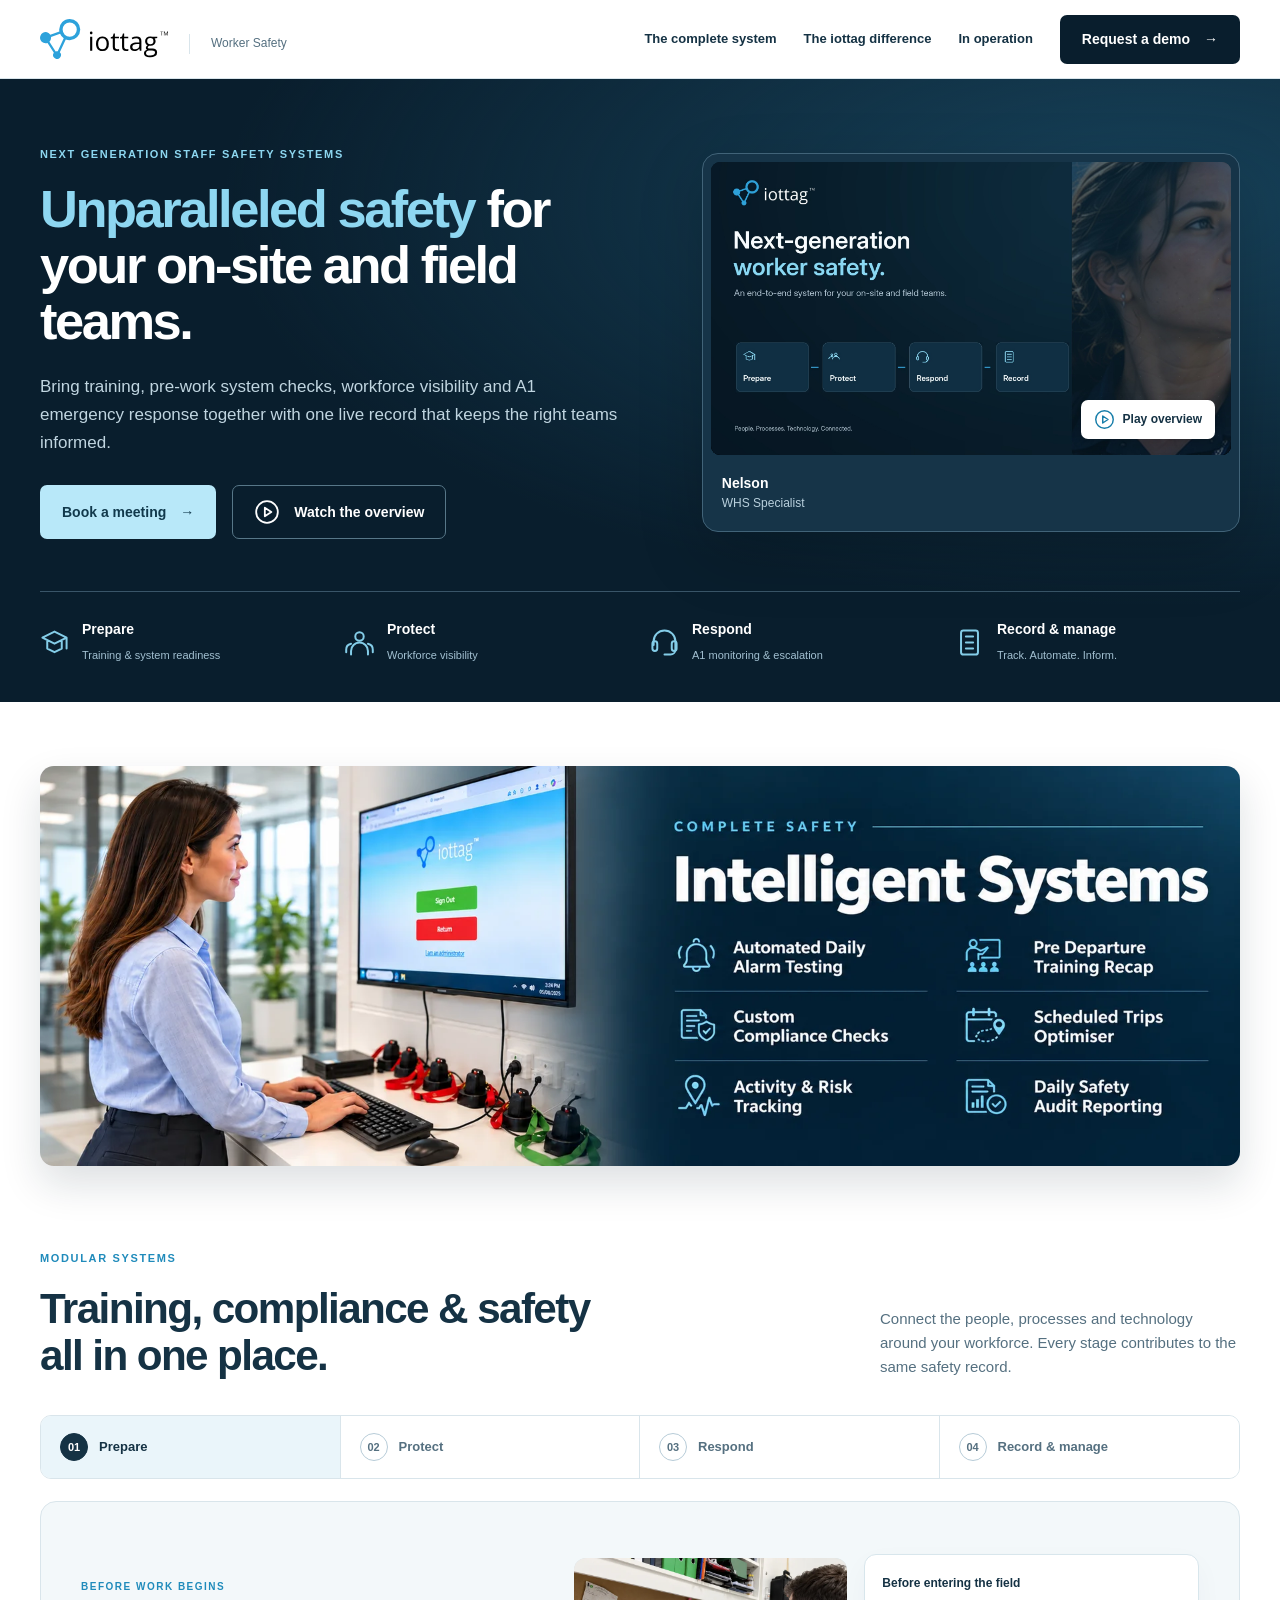
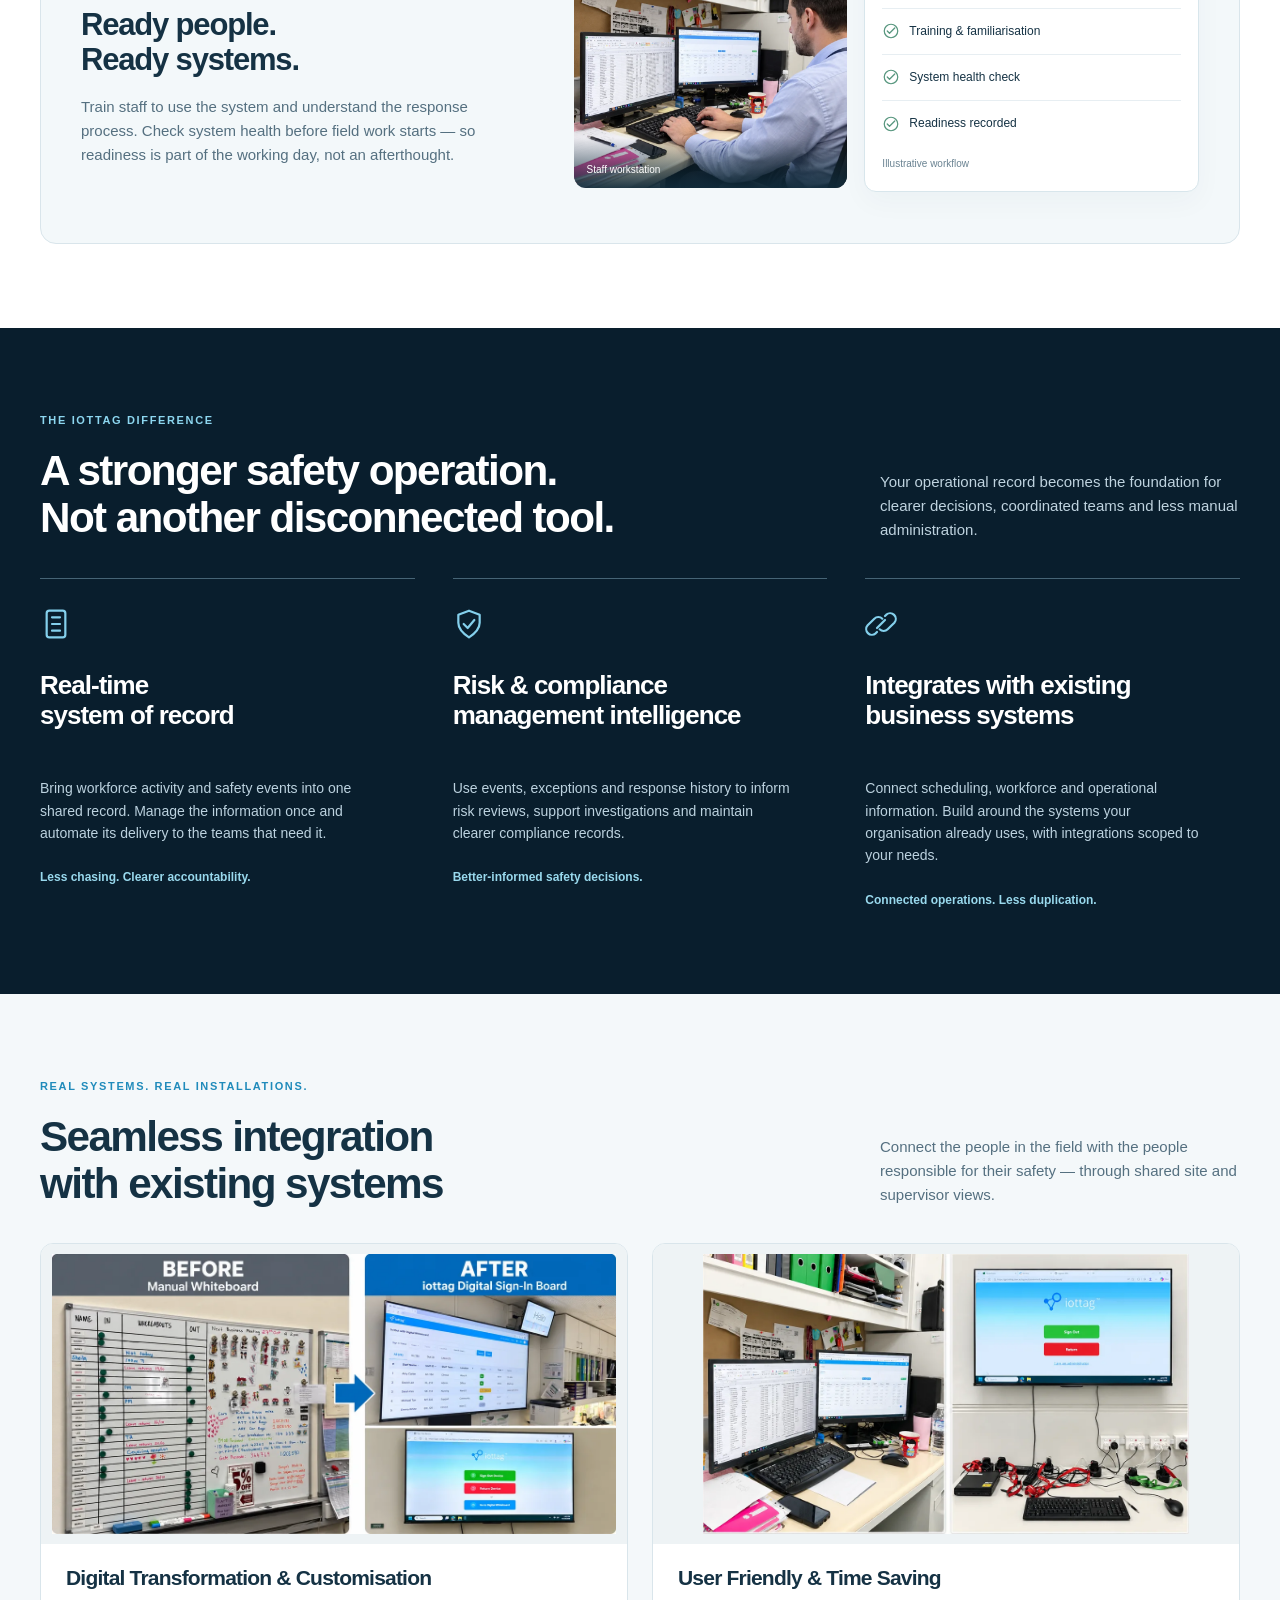
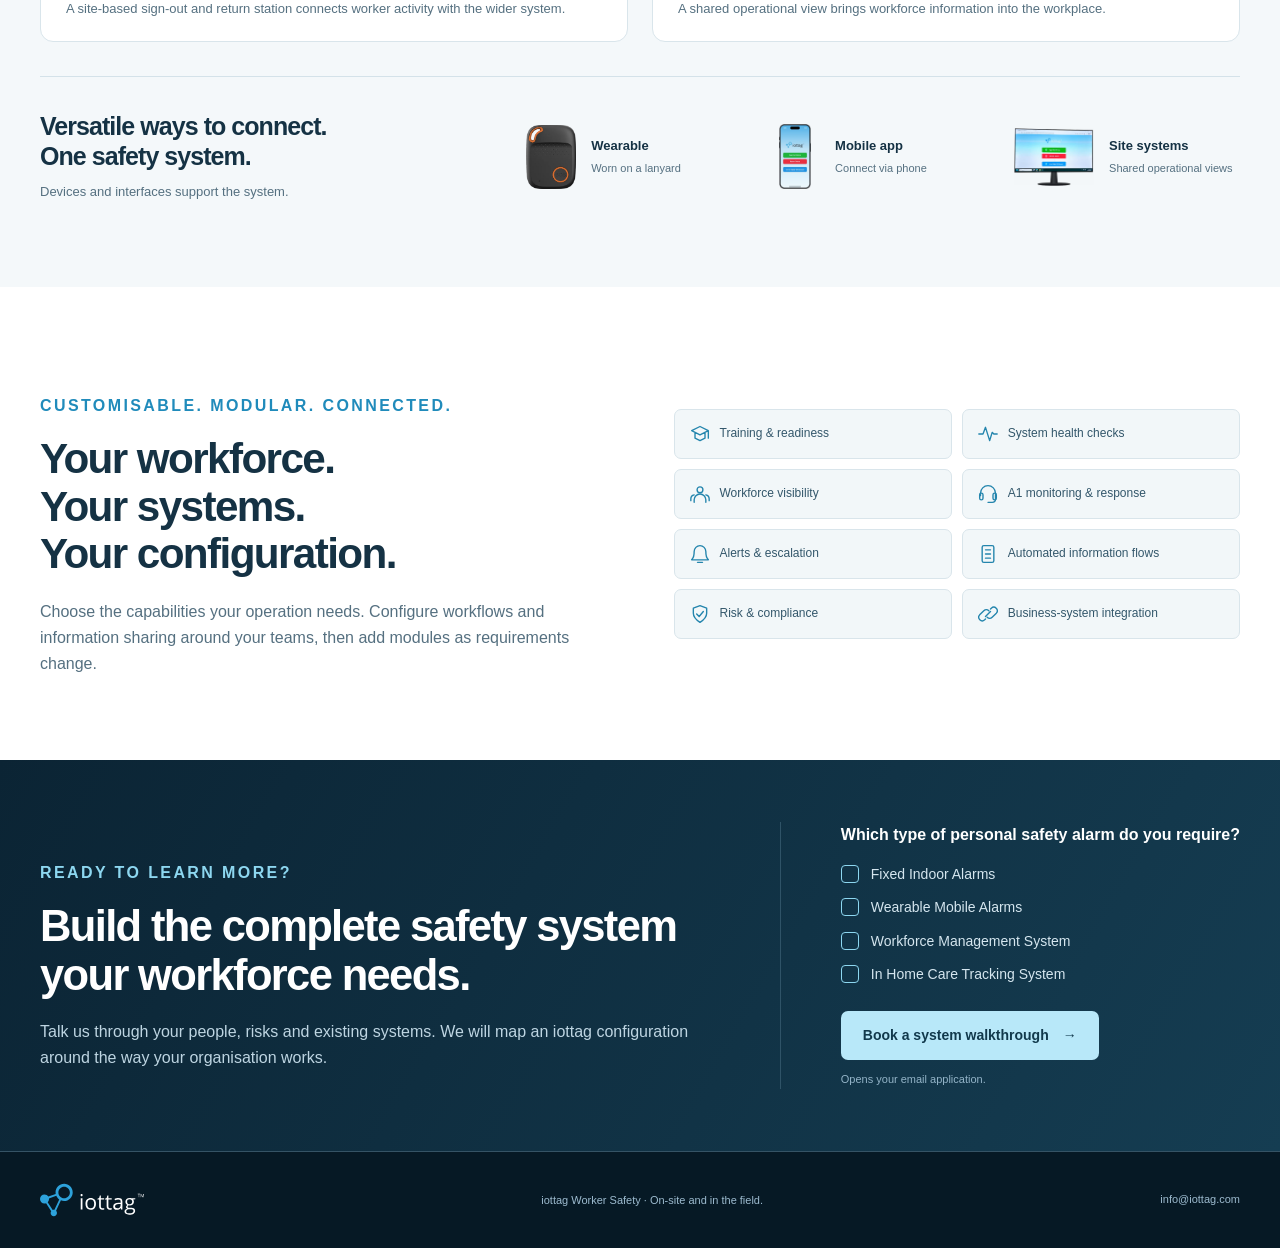
==== commit 9eb46b12: "Replace lifecycle image with staff workstation photo Co-Authored-By: Claude Opus 5.5 <noreply@anthro" ====
--- a/index.html
+++ b/index.html
@@ -42,7 +42,7 @@
 <section class="feature-banner" aria-label="Intelligent systems"><div class="wrap"><img src="assets/img/intelligent-systems.webp" alt="Complete safety, intelligent systems: automated daily alarm testing, pre-departure training recap, custom compliance checks, scheduled trips optimiser, activity and risk tracking, and daily safety audit reporting. A staff member signs out a device at an iottag station." width="1800" height="600" loading="lazy" decoding="async"></div></section>
 <section class="section lifecycle" id="system" aria-labelledby="system-title"><div class="wrap"><div class="section-top"><div><p class="eyebrow">Modular systems</p><h2 class="section-title" id="system-title">Training, compliance &amp; safety<br>all in one place.</h2></div><p>Connect the people, processes and technology around your workforce. Every stage contributes to the same safety record.</p></div>
 <div id="system-tour"><div class="tabs" role="tablist" aria-label="Explore the complete worker safety system"><button class="tab" id="tab-0" role="tab" aria-selected="true" aria-controls="panel-0" tabindex="0" data-step="0"><span>01</span>Prepare</button><button class="tab" id="tab-1" role="tab" aria-selected="false" aria-controls="panel-1" tabindex="-1" data-step="1"><span>02</span>Protect</button><button class="tab" id="tab-2" role="tab" aria-selected="false" aria-controls="panel-2" tabindex="-1" data-step="2"><span>03</span>Respond</button><button class="tab" id="tab-3" role="tab" aria-selected="false" aria-controls="panel-3" tabindex="-1" data-step="3"><span>04</span>Record &amp; manage</button></div>
-<div class="panel active" id="panel-0" role="tabpanel" aria-labelledby="tab-0"><div class="panel-copy"><p class="eyebrow">Before work begins</p><h3>Ready people.<br>Ready systems.</h3><p>Train staff to use the system and understand the response process. Check system health before field work starts &mdash; so readiness is part of the working day, not an afterthought.</p></div><div class="panel-visual checks"><figure class="training-photo"><img src="assets/img/staff-signout.webp" alt="Illustrative staff member signing out a safety device at an iottag station" width="832" height="704" loading="eager"><figcaption>Sign-out scene</figcaption></figure><div class="check-card"><div class="check-title">Before entering the field</div><div class="check-row"><svg class="icon" aria-hidden="true"><use href="#i-check"/></svg>Training &amp; familiarisation</div><div class="check-row"><svg class="icon" aria-hidden="true"><use href="#i-check"/></svg>System health check</div><div class="check-row"><svg class="icon" aria-hidden="true"><use href="#i-check"/></svg>Readiness recorded</div><p class="check-note">Illustrative workflow</p></div></div></div>
+<div class="panel active" id="panel-0" role="tabpanel" aria-labelledby="tab-0"><div class="panel-copy"><p class="eyebrow">Before work begins</p><h3>Ready people.<br>Ready systems.</h3><p>Train staff to use the system and understand the response process. Check system health before field work starts &mdash; so readiness is part of the working day, not an afterthought.</p></div><div class="panel-visual checks"><figure class="training-photo"><img src="assets/img/staff-workstation.webp" alt="Illustrative staff member reviewing iottag workforce records at a desk workstation" width="900" height="750" loading="eager"><figcaption>Staff workstation</figcaption></figure><div class="check-card"><div class="check-title">Before entering the field</div><div class="check-row"><svg class="icon" aria-hidden="true"><use href="#i-check"/></svg>Training &amp; familiarisation</div><div class="check-row"><svg class="icon" aria-hidden="true"><use href="#i-check"/></svg>System health check</div><div class="check-row"><svg class="icon" aria-hidden="true"><use href="#i-check"/></svg>Readiness recorded</div><p class="check-note">Illustrative workflow</p></div></div></div>
 <div class="panel" id="panel-1" role="tabpanel" aria-labelledby="tab-1" hidden><div class="panel-copy"><p class="eyebrow">While people are working</p><h3>A shared view of<br>your workforce.</h3><p>Bring schedules, journeys, available location and worker status together. Supervisors see the working day, while A1 monitors staff and safety alerts through the connected system.</p></div><div class="panel-visual map-view"><div class="map-panel"><svg viewBox="0 0 300 265" role="img" aria-label="Illustrative worker journey map, not a real address"><rect width="300" height="265" fill="#d5e5eb"/><g fill="#bdd5df"><rect x="15" y="16" width="70" height="56" rx="6"/><rect x="117" y="16" width="68" height="56" rx="6"/><rect x="221" y="16" width="65" height="56" rx="6"/><rect x="15" y="112" width="70" height="60" rx="6"/><rect x="117" y="112" width="68" height="60" rx="6"/><rect x="221" y="112" width="65" height="60" rx="6"/><rect x="15" y="210" width="70" height="50" rx="6"/><rect x="117" y="210" width="68" height="50" rx="6"/><rect x="221" y="210" width="65" height="50" rx="6"/></g><g stroke="#f8fcff" stroke-width="12" fill="none"><path d="M101 0v265 M203 0v265 M0 92h300 M0 190h300"/></g><path class="route" d="M36 190h65V92h102V57" stroke="#238fbd" stroke-width="4" stroke-linejoin="round" fill="none"/><g fill="#2da2db" stroke="white" stroke-width="3"><circle cx="203" cy="57" r="8"/><circle cx="101" cy="92" r="8"/><circle cx="203" cy="190" r="8"/></g></svg><span class="map-label">Workforce view</span></div><div class="status-list"><div class="status-card"><svg class="icon" aria-hidden="true"><use href="#i-headset"/></svg><b>A1 monitoring</b><p>Worker status &amp; alerts</p></div><div class="status-card"><svg class="icon" aria-hidden="true"><use href="#i-people"/></svg><b>Supervisor visibility</b><p>Activity &amp; exceptions</p></div><div class="status-card"><b>One operational view</b><p>On-site &middot; In transit &middot; On visit</p></div></div></div></div>
 <div class="panel" id="panel-2" role="tabpanel" aria-labelledby="tab-2" hidden><div class="panel-copy"><p class="eyebrow">When help is needed</p><h3>A1 emergency response.<br>People behind the process.</h3><p>A1 call-centre monitoring connects the alert to your agreed escalation process. Available location and incident audio help inform the response, while supervisors receive updates.</p></div><div class="panel-visual"><div class="response-diagram"><svg class="connecting" viewBox="0 0 550 260" preserveAspectRatio="none" aria-hidden="true"><path class="signal-path" d="M76 130H268 M290 130H360V68H466 M360 130V205H466"/></svg><div class="process-box alert"><svg class="icon" aria-hidden="true"><use href="#i-bell"/></svg><b>Worker alert</b><p>Help needed</p></div><div class="process-box a1"><svg class="icon" aria-hidden="true"><use href="#i-headset"/></svg><b>A1 response</b><p>Monitoring<br>&amp; escalation</p></div><div class="branch"><div class="process-box"><svg class="icon" aria-hidden="true"><use href="#i-shield"/></svg><b>Emergency services</b><p>Police / ambulance</p></div><div class="process-box"><svg class="icon" aria-hidden="true"><use href="#i-people"/></svg><b>Supervisors</b><p>Alerts &amp; updates</p></div></div></div><p class="scenario-note">Response configured around your organisation.</p></div></div>
 <div class="panel" id="panel-3" role="tabpanel" aria-labelledby="tab-3" hidden><div class="panel-copy"><p class="eyebrow">Across the entire operation</p><h3>Record what happens.<br>Keep the right teams informed.</h3><p>Track activity, alerts, response actions and outcomes in one live record. Automate relevant information to supervisors, WHS and response teams &mdash; instead of chasing updates across disconnected tools.</p></div><div class="panel-visual"><div class="record-visual"><div class="record-title"><strong>Real-time system of record</strong><svg class="icon" aria-hidden="true"><use href="#i-record"/></svg></div><div class="record-lines"><div><i></i>Training &amp; readiness recorded<em>Before work</em></div><div><i></i>Worker activity updated<em>During work</em></div><div><i></i>Alert &amp; response captured<em>Incident</em></div><div><i></i>Relevant teams informed<em>Automated flow</em></div></div></div><p class="scenario-note">Illustrative event history &mdash; not a live worker record.</p></div></div>
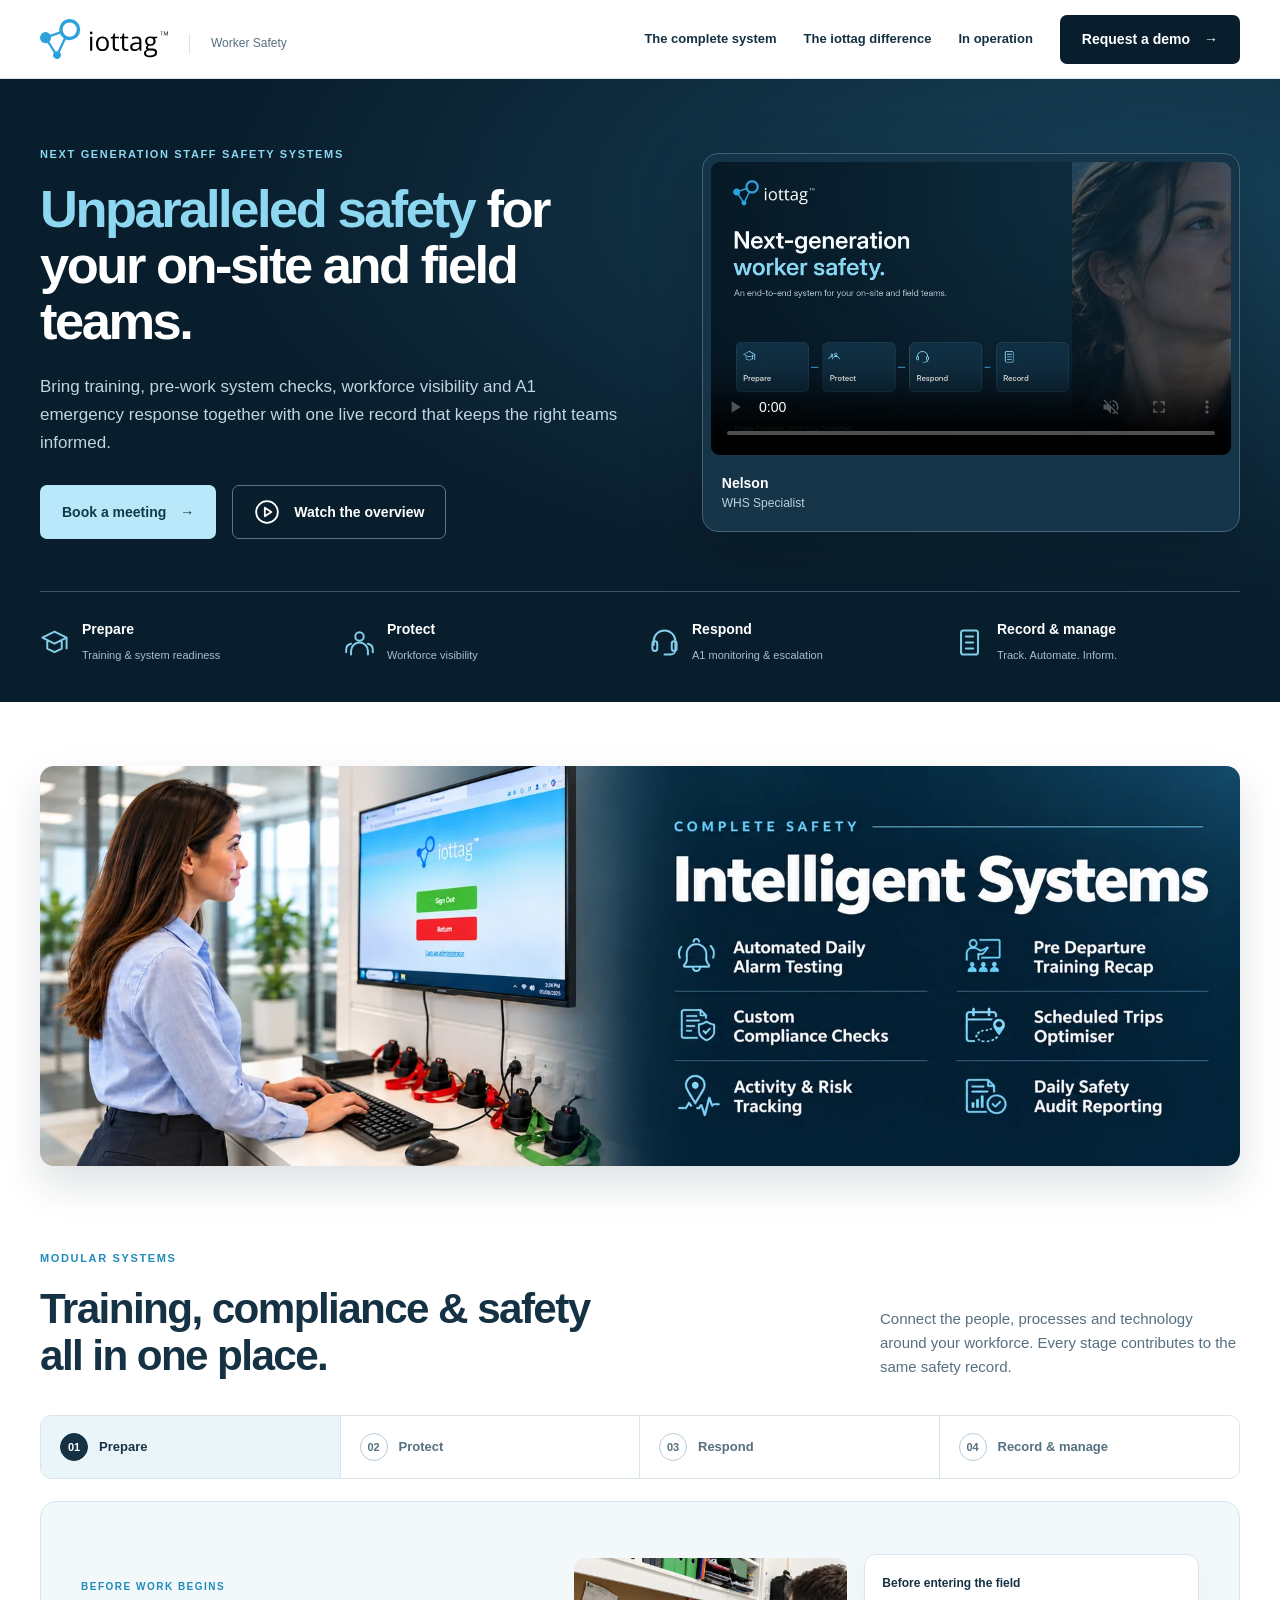
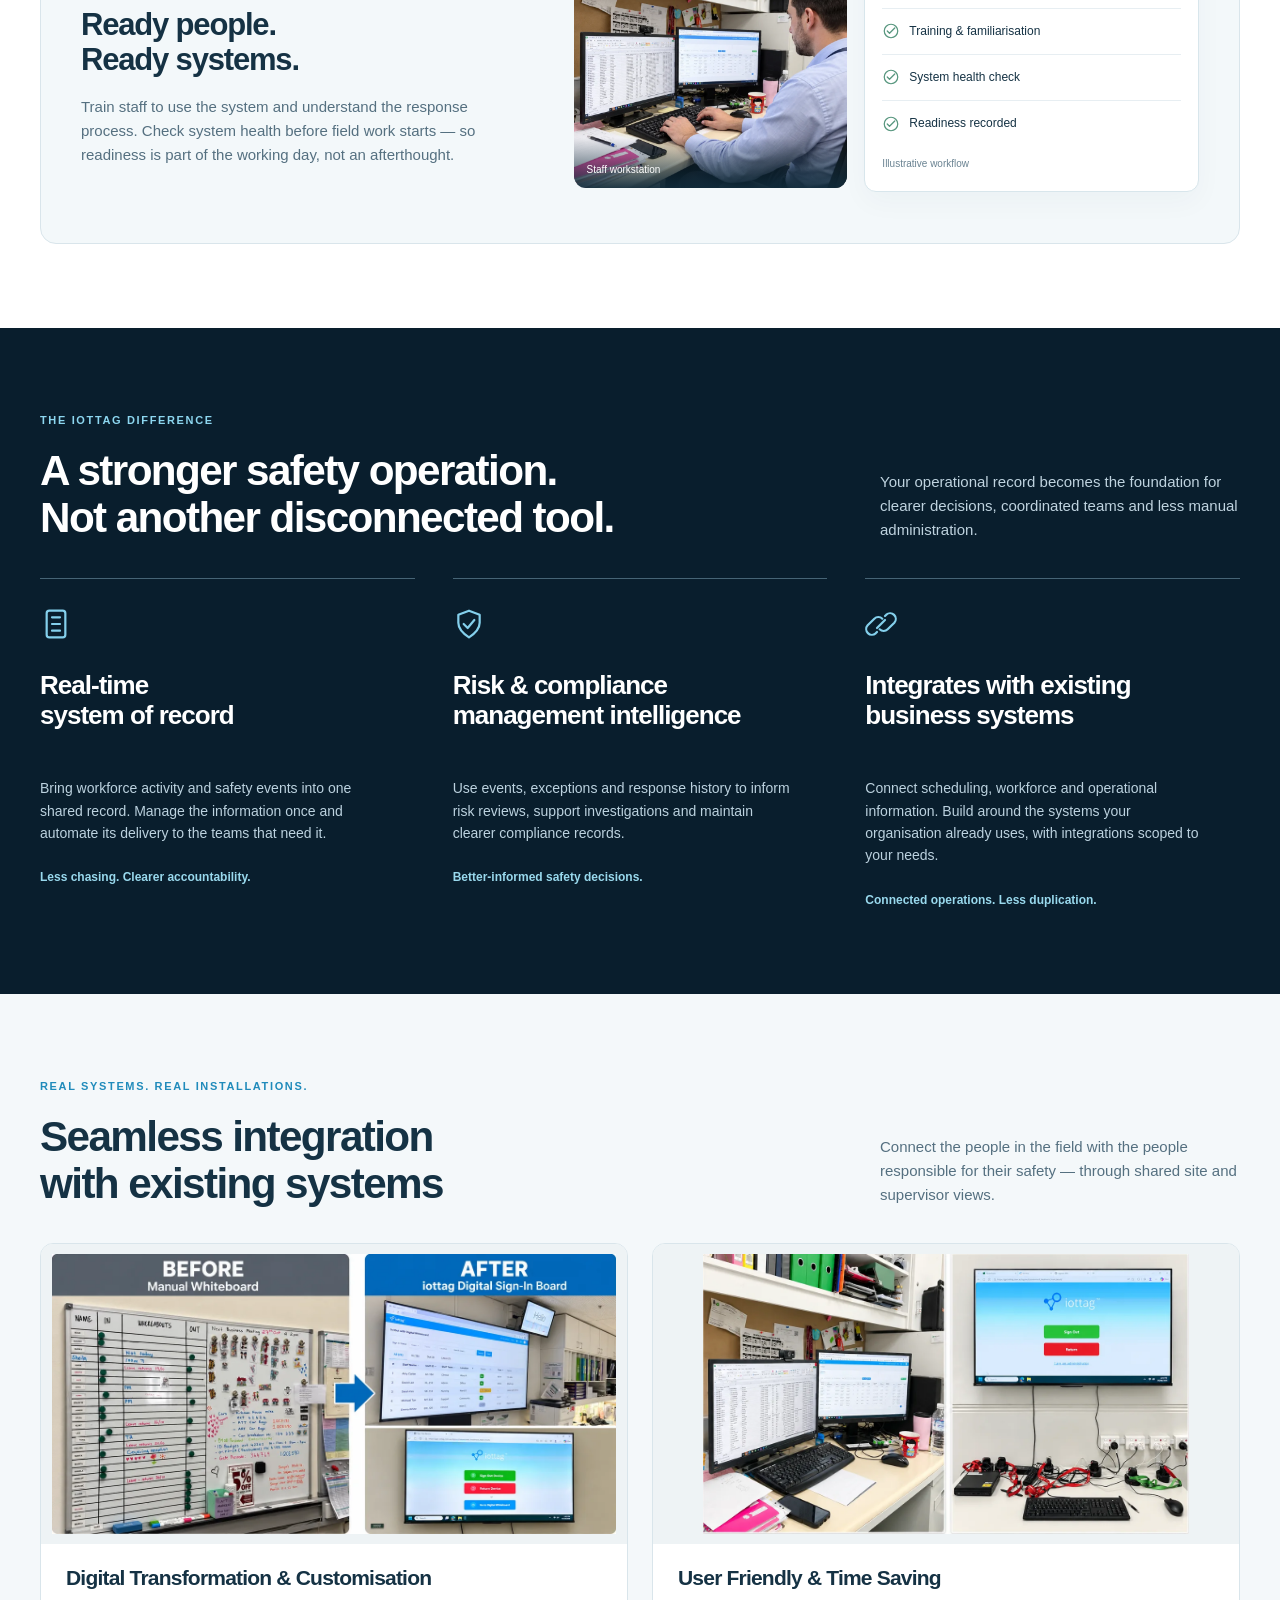
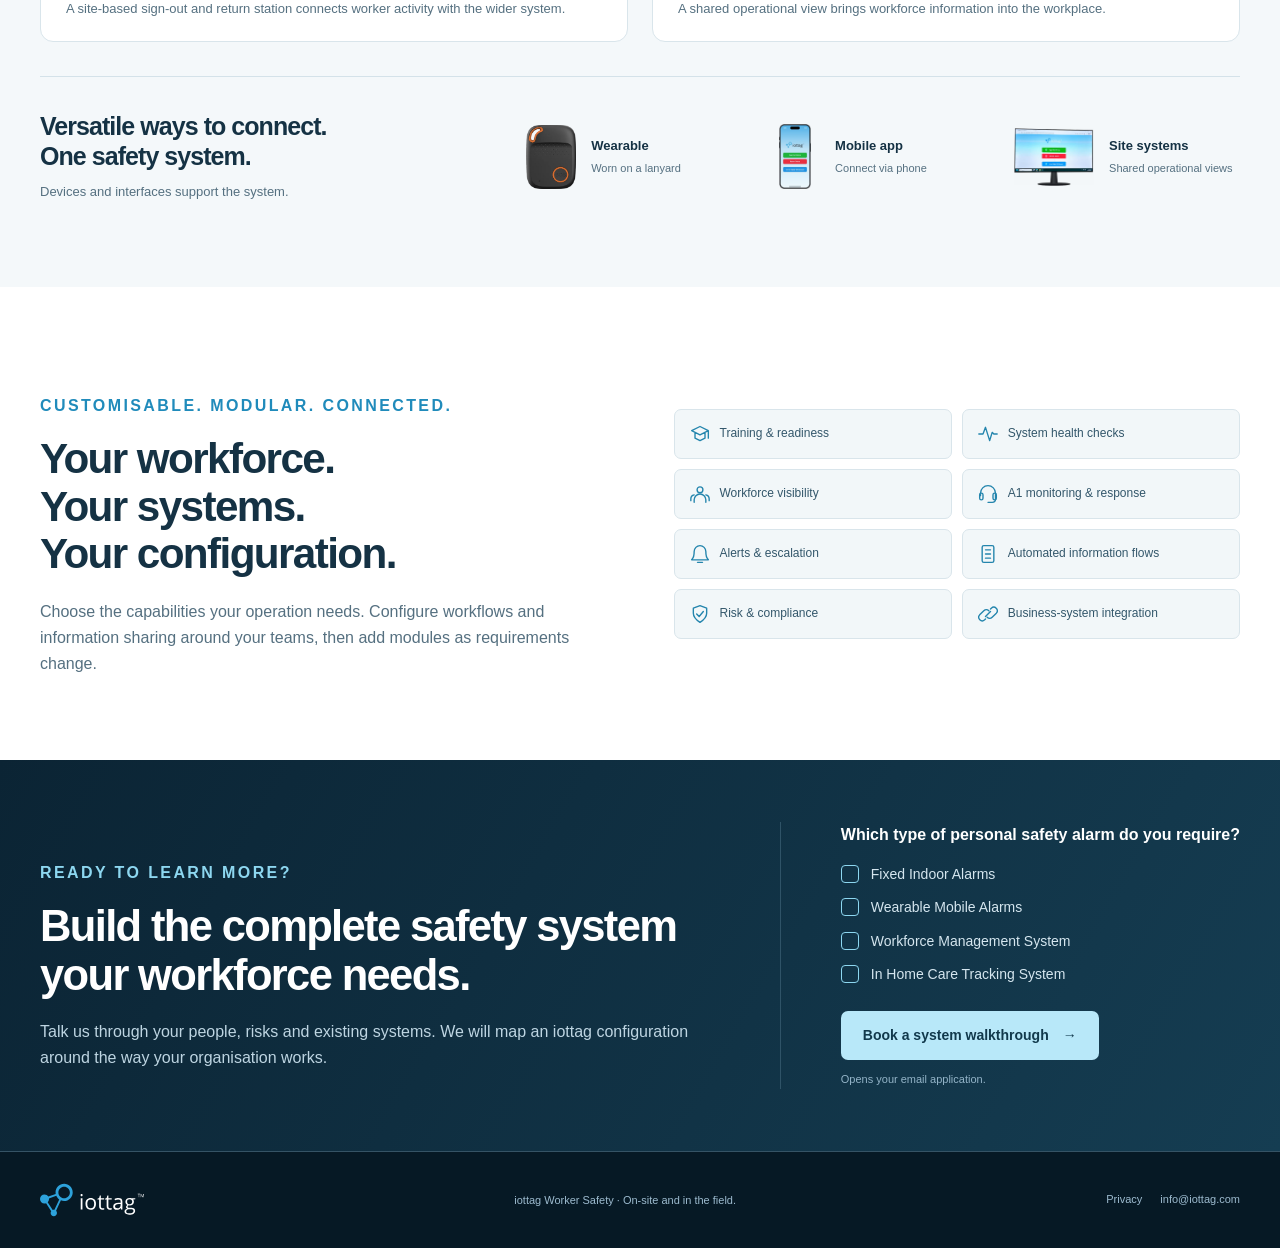
==== commit a6e062ec: "Add privacy notice for personal-link tracking New privacy.html describes what personal invitation li" ====
--- a/index.html
+++ b/index.html
@@ -52,7 +52,7 @@
 <section class="section" aria-labelledby="modular-title"><div class="wrap modular-grid"><div class="modular-copy"><p class="eyebrow">Customisable. Modular. Connected.</p><h2 class="section-title" id="modular-title">Your workforce.<br>Your systems.<br>Your configuration.</h2><p>Choose the capabilities your operation needs. Configure workflows and information sharing around your teams, then add modules as requirements change.</p></div><div><div class="modules" aria-label="Configurable capabilities"><div class="module"><svg class="icon" aria-hidden="true"><use href="#i-training"/></svg>Training &amp; readiness</div><div class="module"><svg class="icon" aria-hidden="true"><use href="#i-pulse"/></svg>System health checks</div><div class="module"><svg class="icon" aria-hidden="true"><use href="#i-people"/></svg>Workforce visibility</div><div class="module"><svg class="icon" aria-hidden="true"><use href="#i-headset"/></svg>A1 monitoring &amp; response</div><div class="module"><svg class="icon" aria-hidden="true"><use href="#i-bell"/></svg>Alerts &amp; escalation</div><div class="module"><svg class="icon" aria-hidden="true"><use href="#i-record"/></svg>Automated information flows</div><div class="module"><svg class="icon" aria-hidden="true"><use href="#i-shield"/></svg>Risk &amp; compliance</div><div class="module"><svg class="icon" aria-hidden="true"><use href="#i-link"/></svg>Business-system integration</div></div></div></div></section>
 <section class="contact" id="contact" aria-labelledby="contact-title"><div class="wrap contact-grid"><div><p class="eyebrow light">Ready to learn more?</p><h2 id="contact-title">Build the complete safety system<br>your workforce needs.</h2><p>Talk us through your people, risks and existing systems. We will map an iottag configuration around the way your organisation works.</p></div><div class="contact-side"><p class="contact-q">Which type of personal safety alarm do you require?</p><ul class="contact-options"><li><label><input type="checkbox" name="alarm-type" value="Fixed Indoor Alarms"><span class="tick" aria-hidden="true"></span>Fixed Indoor Alarms</label></li><li><label><input type="checkbox" name="alarm-type" value="Wearable Mobile Alarms"><span class="tick" aria-hidden="true"></span>Wearable Mobile Alarms</label></li><li><label><input type="checkbox" name="alarm-type" value="Workforce Management System"><span class="tick" aria-hidden="true"></span>Workforce Management System</label></li><li><label><input type="checkbox" name="alarm-type" value="In Home Care Tracking System"><span class="tick" aria-hidden="true"></span>In Home Care Tracking System</label></li></ul><a id="demo-email" class="btn blue" href="mailto:info@iottag.com?subject=iottag%20Worker%20Safety%20system%20walkthrough&amp;body=Hello%20iottag%2C%0A%0AI%20would%20like%20to%20discuss%20an%20end-to-end%20worker%20safety%20system.%0A%0AOrganisation%3A%0AWorkforce%20size%3A%0ACurrent%20systems%3A%0APhone%3A%0A%0AThank%20you.">Book a system walkthrough <span aria-hidden="true">&rarr;</span></a><small>Opens your email application.</small></div></div></section>
 </main>
-<footer class="footer"><div class="wrap footer-inner"><a href="#main" aria-label="Back to iottag Worker Safety"><img src="assets/img/logo-footer.svg" alt="iottag" width="134" height="42"></a><p class="footer-credit">iottag Worker Safety &middot; On-site and in the field.</p><a href="mailto:info@iottag.com">info@iottag.com</a></div></footer>
+<footer class="footer"><div class="wrap footer-inner"><a href="#main" aria-label="Back to iottag Worker Safety"><img src="assets/img/logo-footer.svg" alt="iottag" width="134" height="42"></a><p class="footer-credit">iottag Worker Safety &middot; On-site and in the field.</p><span class="footer-links"><a href="privacy.html">Privacy</a><a href="mailto:info@iottag.com">info@iottag.com</a></span></div></footer>
 <script src="assets/js/main.js" defer></script>
 </body>
 </html>
--- a/assets/css/style.css
+++ b/assets/css/style.css
@@ -1,7 +1,7 @@
 :root{--navy:#091e2d;--deep:#071925;--ink:#153244;--muted:#557080;--blue:#208bbb;--brand:#2da2db;--sky:#b8e8f9;--line:#d9e5eb;--pale:#f2f7f9;--green:#498774;--radius:17px;--max:1240px}*{box-sizing:border-box}html{scroll-behavior:smooth;scroll-padding-top:95px}body{margin:0;background:white;color:var(--ink);font-family:Inter,"Segoe UI",Arial,sans-serif;font-size:16px;line-height:1.6;-webkit-font-smoothing:antialiased}button,input,a{-webkit-tap-highlight-color:transparent}a{color:inherit;text-decoration:none}button{font:inherit;cursor:pointer}button:focus-visible,a:focus-visible,summary:focus-visible{outline:3px solid #cf9633;outline-offset:5px}img,video{display:block;max-width:100%}h1,h2,h3,p,figure{margin:0}h1,h2,h3{letter-spacing:-.038em;line-height:1.12}p{color:var(--muted)}.wrap{width:min(var(--max),calc(100% - 80px));margin:auto}.section{padding:84px 0}.eyebrow{font-size:11px;font-weight:750;text-transform:uppercase;letter-spacing:.15em;color:var(--blue);margin-bottom:17px}.eyebrow.light{color:#8dd7f0}.section-title{font-size:clamp(32px,3.3vw,47px);font-weight:700;max-width:790px}.lead{font-size:18px;line-height:1.65}.btn{display:inline-flex;align-items:center;justify-content:center;gap:14px;border:1px solid transparent;border-radius:7px;padding:13px 21px;font-size:14px;font-weight:700;line-height:1.5;transition:background .2s,transform .2s}.btn:hover{transform:translateY(-2px)}.btn.dark{background:var(--navy);color:white}.btn.dark:hover{background:#20465b}.btn.blue{background:var(--sky);color:#11394c}.btn.blue:hover{background:#e0f6ff}.btn.outline{border-color:#577788;color:white;background:transparent}.btn.white{background:white;color:var(--ink)}.arrow{font-size:19px}.icon{width:26px;height:26px;fill:none;stroke:currentColor;stroke-width:1.65;stroke-linecap:round;stroke-linejoin:round;flex-shrink:0}.skip{position:fixed;top:-100px;left:20px;padding:12px;background:white;z-index:100}.skip:focus{top:15px}.topbar{position:sticky;top:0;z-index:40;background:#fffffff5;border-bottom:1px solid var(--line);backdrop-filter:blur(12px)}.nav{height:78px;display:flex;align-items:center;justify-content:space-between;gap:20px}.brand{display:flex;align-items:center;gap:21px}.brand img{width:128px;height:auto}.brand span{font-size:12px;color:var(--muted);padding-left:21px;border-left:1px solid var(--line)}.navlinks{display:flex;align-items:center;gap:27px;font-size:13px;font-weight:650}.navlinks>a:not(.btn):hover{color:var(--blue)}
 .hero{position:relative;padding:67px 0 36px;background:radial-gradient(ellipse at 90% 20%,#17425a 0%,transparent 57%),var(--navy);color:white;overflow:hidden}.hero-grid{display:grid;grid-template-columns:1.12fr 1fr;gap:59px;align-items:center}.hero h1{font-size:clamp(38px,4.1vw,59px);letter-spacing:-.047em;line-height:1.07;font-weight:710;max-width:690px}.hero h1 span{color:#8ed7f1}.hero .lead{color:#c0d5e0;margin-top:24px;max-width:580px;font-size:17px}.hero-actions{display:flex;gap:16px;flex-wrap:wrap;margin-top:28px}.hero-context{color:#98b8cb;font-size:12px;margin-top:24px;letter-spacing:.01em}.film{background:#163448;border:1px solid #416378;padding:8px 8px 0;border-radius:16px;box-shadow:0 23px 65px #0003}.player{position:relative;border-radius:9px;overflow:hidden;background:var(--navy)}.player video{width:100%;aspect-ratio:16/9;object-fit:contain}.video-cover{position:absolute;inset:0;width:100%;height:100%;border:0;background:var(--navy);padding:0}.video-cover[hidden]{display:none}.video-cover img{width:100%;height:100%;object-fit:cover}.play-pill{position:absolute;bottom:16px;right:16px;background:white;color:var(--ink);padding:9px 13px;font-size:12px;font-weight:750;border-radius:7px;display:flex;align-items:center;gap:8px;box-shadow:0 4px 12px #0002}.play-pill .icon{width:21px;height:21px;color:#167da9}.film figcaption{display:flex;align-items:center;justify-content:space-between;gap:15px;padding:17px 11px 18px}.film figcaption strong{display:block;font-size:14px}.film figcaption p{color:#b9d0dd;font-size:12px}.film-length{font-size:11px;white-space:nowrap;color:#bdd6e4}.film-label{font-size:12px;color:#b7cedb;margin:18px 0 0 4px}.hero-strip{display:grid;grid-template-columns:repeat(4,1fr);gap:20px;margin-top:52px;padding-top:26px;border-top:1px solid #395568}.hero-stage{display:flex;gap:13px;align-items:center}.hero-stage .icon{width:29px;height:29px;color:#84cde8}.hero-stage b{font-size:14px;display:block}.hero-stage span{font-size:11px;color:#a2c0d1}
 .section-top{display:flex;align-items:flex-end;justify-content:space-between;gap:55px;margin-bottom:36px}.section-top>p{max-width:360px;font-size:15px}.feature-banner{position:relative;z-index:1;padding:64px 0 0;background:#fff}.feature-banner img{display:block;width:100%;height:auto;border-radius:14px;box-shadow:0 18px 40px rgba(11,36,52,.14)}.lifecycle{background:#fff}.tabs{display:grid;grid-template-columns:repeat(4,1fr);border:1px solid var(--line);border-radius:11px;overflow:hidden;margin-bottom:22px}.tab{display:flex;align-items:center;gap:11px;padding:17px 19px;text-align:left;background:white;color:var(--muted);border:0;border-right:1px solid var(--line);font-size:13px;font-weight:650}.tab:last-child{border-right:0}.tab span{width:28px;height:28px;border:1px solid #b7ccd8;border-radius:50%;display:grid;place-items:center;font-size:11px;flex:none}.tab[aria-selected=true]{background:#eaf5fa;color:var(--ink)}.tab[aria-selected=true] span{background:var(--ink);border-color:var(--ink);color:white}.panel{border:1px solid var(--line);border-radius:16px;background:#f3f8fa;display:grid;grid-template-columns:.83fr 1.2fr;gap:60px;padding:35px 40px;min-height:343px;align-items:center}.panel[hidden]{display:none}.panel-copy .eyebrow{font-size:10px;margin-bottom:12px}.panel h3{font-size:31px;line-height:1.15;max-width:430px;margin-bottom:17px}.panel-copy p{font-size:15px;max-width:430px}.panel-visual{position:relative;min-height:261px}.checks{display:grid;grid-template-columns:.9fr 1.1fr;gap:17px;align-items:center}.training-photo{border-radius:12px;overflow:hidden;height:230px;position:relative;background:#d0e1e9}.training-photo img{width:100%;height:100%;object-fit:cover;object-position:50% 30%}.training-photo figcaption{position:absolute;bottom:0;left:0;right:0;padding:24px 13px 10px;background:linear-gradient(transparent,#102b3bee);color:white;font-size:10px}.check-card{background:white;border:1px solid #d8e6ec;border-radius:12px;padding:19px 17px;box-shadow:0 10px 28px #12384f09}.check-title{font-size:12px;font-weight:750;margin-bottom:15px}.check-row{display:flex;align-items:center;gap:9px;padding:13px 0;border-top:1px solid #e7eef2;font-size:12px}.check-row .icon{width:18px;height:18px;color:#57967e}.check-note{font-size:10px;color:#6a8392;margin-top:10px}.map-view{display:grid;grid-template-columns:1.1fr .8fr;gap:15px;height:262px}.map-panel{position:relative;border-radius:12px;background:#d4e5ed;overflow:hidden;border:1px solid #c7dce6}.map-panel>svg{width:100%;height:100%;display:block}.map-label{position:absolute;left:10px;bottom:10px;font-size:10px;background:white;padding:5px 8px;border-radius:5px}.status-list{display:flex;flex-direction:column;gap:10px;justify-content:center}.status-card{background:white;border-radius:10px;border:1px solid #dbe7ed;padding:13px}.status-card b{font-size:12px;display:block}.status-card p{font-size:10px;margin-top:3px}.status-card .icon{width:19px;height:19px;color:var(--blue);margin-bottom:7px}.route{stroke-dasharray:500;stroke-dashoffset:500}.active .route{animation:routeDraw 4s ease forwards}.active .check-row{animation:rise .6s ease both}.active .check-row:nth-child(3){animation-delay:.35s}.active .check-row:nth-child(4){animation-delay:.65s}.response-diagram{position:relative;min-height:261px;padding:15px 0;display:grid;grid-template-columns:.65fr 1.25fr 1fr;gap:15px;align-items:center}.process-box{position:relative;z-index:2;border-radius:10px;border:1px solid #d4e3eb;background:white;padding:16px 12px;font-size:11px;text-align:center;min-width:0}.process-box .icon{margin:0 auto 10px;width:27px;height:27px;color:var(--blue)}.process-box b{display:block;font-size:13px;line-height:1.3}.process-box p{font-size:10px;line-height:1.5;margin-top:8px}.process-box.a1{background:#11394f;border-color:#426e88;color:white;padding:21px 15px}.process-box.a1 p{color:#bad5e4}.process-box.a1 .icon{color:var(--sky);width:39px;height:39px}.process-box.alert .icon{color:#bf5b60}.branch{display:grid;gap:16px}.connecting{position:absolute;top:0;left:0;width:100%;height:100%;z-index:1;fill:none;stroke:#6eabc5;stroke-width:2}.active .signal-path{stroke-dasharray:7 5;animation:signal 2s linear infinite}.scenario-note{font-size:10px;color:#6a8492;margin-top:13px}.record-visual{background:var(--navy);border-radius:12px;min-height:253px;padding:21px 23px;color:white;position:relative}.record-title{display:flex;align-items:center;justify-content:space-between;gap:12px;font-size:13px;padding-bottom:15px;border-bottom:1px solid #365164}.record-title .icon{color:#94daf1;width:22px;height:22px}.record-lines{display:grid;gap:15px;padding-top:18px}.record-lines div{display:flex;align-items:center;gap:10px;font-size:11px;color:#c5dbe6}.record-lines i{height:6px;width:6px;background:#86cfe9;border-radius:50%;flex:none}.record-lines em{font-style:normal;margin-left:auto;font-size:9px;color:#8ec3d8}.active .record-lines div{animation:rise .6s ease both}.active .record-lines div:nth-child(2){animation-delay:.3s}.active .record-lines div:nth-child(3){animation-delay:.6s}.active .record-lines div:nth-child(4){animation-delay:.9s}.tour-controls{display:flex;align-items:center;justify-content:space-between;gap:20px;margin-top:18px}.tour-buttons{display:flex;gap:10px;flex-wrap:wrap}.small-button{font-size:12px;background:white;border:1px solid #bfced7;border-radius:6px;padding:8px 12px;color:var(--ink)}.tour-status{font-size:11px}.workflow-note{font-size:11px;color:#788e9a;max-width:1060px;margin-top:17px;line-height:1.65}
-.enterprise{background:var(--navy);color:white}.enterprise .section-top>p{color:#bfd3df}.enterprise-grid{display:grid;grid-template-columns:repeat(3,1fr);gap:38px}.usp{border-top:1px solid #466475;padding-top:29px}.usp .icon{width:32px;height:32px;color:#84d0ec;margin-bottom:23px}.usp h3{font-size:26px;line-height:1.16;max-width:340px;min-height:90px}.usp p{font-size:14px;color:#bcd2df;margin-top:17px;max-width:345px}.benefit{display:block;margin-top:24px;font-size:12px;font-weight:700;color:#99d9ed}.information-bar{margin-top:42px;border-top:1px solid #345165;padding-top:24px;display:flex;align-items:center;justify-content:space-between;gap:20px;color:#b9d2df;font-size:12px}.information-bar strong{color:white}.information-bar .line-arrow{color:#71bad6;font-size:21px}.proof{background:#f4f8fa}.proof-grid{display:grid;grid-template-columns:1fr 1fr;gap:24px;margin-top:32px}.proof-card{background:white;border:1px solid var(--line);border-radius:13px;overflow:hidden}.proof-photo{height:259px;overflow:hidden;background:#d5e2e8}.proof-photo img{width:100%;height:100%;object-fit:cover;object-position:50% 42%}.proof-card figcaption{padding:21px 25px}.proof-card h3{font-size:21px;line-height:1.2}.proof-card p{font-size:13px;margin-top:9px}.proof-note{font-size:11px;margin-top:15px;color:#708896}.connections{display:grid;grid-template-columns:1fr 1.6fr;gap:40px;align-items:center;padding-top:34px;margin-top:34px;border-top:1px solid #d4e2e9}.connections h3{font-size:25px;line-height:1.2;max-width:350px}.connections>div>p{font-size:13px;margin-top:11px;max-width:350px}.connection-items{display:grid;grid-template-columns:repeat(3,1fr);gap:18px}.connection-item{display:flex;gap:15px;align-items:center;min-width:0}.connection-item img{height:65px;width:50px;object-fit:contain}.connection-item img.wide{width:80px}.connection-item .icon{width:36px;height:36px;color:#2389b6}.connection-item b{display:block;font-size:13px}.connection-item p{font-size:11px;margin-top:3px}.modular-grid{display:grid;grid-template-columns:1fr 1fr;gap:67px;align-items:center}.modular-copy p{font-size:16px;margin-top:22px;max-width:540px}.modules{display:grid;grid-template-columns:1fr 1fr;gap:10px}.module{background:var(--pale);border:1px solid var(--line);border-radius:7px;padding:14px 15px;font-size:12px;color:#33576b;display:flex;align-items:center;gap:10px}.module .icon{height:20px;width:20px;color:#2485ad}.modules-note{margin-top:15px;font-size:11px;color:#728c9a}.contact{background:linear-gradient(120deg,#0b2434,#153d52);color:white;padding:62px 0}.contact-grid{display:grid;grid-template-columns:1fr auto;gap:60px;align-items:center}.contact h2{font-size:clamp(32px,3.4vw,45px);max-width:730px}.contact p{color:#bed5e2;margin-top:19px;font-size:16px;max-width:660px}.contact-side{border-left:1px solid #2f5367;padding-left:60px}.contact .contact-q{margin:0 0 15px;font-size:16px;font-weight:700;color:white}.contact-options{list-style:none;margin:0 0 26px;padding:0;display:grid;gap:11px}.contact-options label{display:flex;align-items:center;gap:12px;font-size:14px;color:#d5e6ef;cursor:pointer;position:relative}.contact-options input{position:absolute;opacity:0;width:1px;height:1px}.contact-options .tick{flex:none;position:relative;width:18px;height:18px;border:1.5px solid #8dd7f0;border-radius:4px;transition:background .15s}.contact-options input:checked+.tick{background:#8dd7f0}.contact-options input:checked+.tick:after{content:"";position:absolute;left:5px;top:1px;width:5px;height:10px;border:solid #0b2434;border-width:0 2px 2px 0;transform:rotate(45deg)}.contact-options input:focus-visible+.tick{outline:2px solid white;outline-offset:2px}.contact-options label:hover .tick{border-color:white}.contact-side small{display:block;font-size:11px;color:#94b4c8;margin-top:11px}.footer{background:#061925;padding:27px 0;color:#b7d0df;border-top:1px solid #355365}.footer-inner{display:flex;align-items:center;justify-content:space-between;gap:25px}.footer img{width:104px}.footer p,.footer a{font-size:11px;color:#9dbbcf}.footer-credit{max-width:670px;line-height:1.7}.footer a:hover{color:white}@keyframes rise{from{transform:translateY(7px);opacity:0}to{transform:translateY(0);opacity:1}}@keyframes signal{to{stroke-dashoffset:-48}}@keyframes routeDraw{to{stroke-dashoffset:0}}
+.enterprise{background:var(--navy);color:white}.enterprise .section-top>p{color:#bfd3df}.enterprise-grid{display:grid;grid-template-columns:repeat(3,1fr);gap:38px}.usp{border-top:1px solid #466475;padding-top:29px}.usp .icon{width:32px;height:32px;color:#84d0ec;margin-bottom:23px}.usp h3{font-size:26px;line-height:1.16;max-width:340px;min-height:90px}.usp p{font-size:14px;color:#bcd2df;margin-top:17px;max-width:345px}.benefit{display:block;margin-top:24px;font-size:12px;font-weight:700;color:#99d9ed}.information-bar{margin-top:42px;border-top:1px solid #345165;padding-top:24px;display:flex;align-items:center;justify-content:space-between;gap:20px;color:#b9d2df;font-size:12px}.information-bar strong{color:white}.information-bar .line-arrow{color:#71bad6;font-size:21px}.proof{background:#f4f8fa}.proof-grid{display:grid;grid-template-columns:1fr 1fr;gap:24px;margin-top:32px}.proof-card{background:white;border:1px solid var(--line);border-radius:13px;overflow:hidden}.proof-photo{height:259px;overflow:hidden;background:#d5e2e8}.proof-photo img{width:100%;height:100%;object-fit:cover;object-position:50% 42%}.proof-card figcaption{padding:21px 25px}.proof-card h3{font-size:21px;line-height:1.2}.proof-card p{font-size:13px;margin-top:9px}.proof-note{font-size:11px;margin-top:15px;color:#708896}.connections{display:grid;grid-template-columns:1fr 1.6fr;gap:40px;align-items:center;padding-top:34px;margin-top:34px;border-top:1px solid #d4e2e9}.connections h3{font-size:25px;line-height:1.2;max-width:350px}.connections>div>p{font-size:13px;margin-top:11px;max-width:350px}.connection-items{display:grid;grid-template-columns:repeat(3,1fr);gap:18px}.connection-item{display:flex;gap:15px;align-items:center;min-width:0}.connection-item img{height:65px;width:50px;object-fit:contain}.connection-item img.wide{width:80px}.connection-item .icon{width:36px;height:36px;color:#2389b6}.connection-item b{display:block;font-size:13px}.connection-item p{font-size:11px;margin-top:3px}.modular-grid{display:grid;grid-template-columns:1fr 1fr;gap:67px;align-items:center}.modular-copy p{font-size:16px;margin-top:22px;max-width:540px}.modules{display:grid;grid-template-columns:1fr 1fr;gap:10px}.module{background:var(--pale);border:1px solid var(--line);border-radius:7px;padding:14px 15px;font-size:12px;color:#33576b;display:flex;align-items:center;gap:10px}.module .icon{height:20px;width:20px;color:#2485ad}.modules-note{margin-top:15px;font-size:11px;color:#728c9a}.contact{background:linear-gradient(120deg,#0b2434,#153d52);color:white;padding:62px 0}.contact-grid{display:grid;grid-template-columns:1fr auto;gap:60px;align-items:center}.contact h2{font-size:clamp(32px,3.4vw,45px);max-width:730px}.contact p{color:#bed5e2;margin-top:19px;font-size:16px;max-width:660px}.contact-side{border-left:1px solid #2f5367;padding-left:60px}.contact .contact-q{margin:0 0 15px;font-size:16px;font-weight:700;color:white}.contact-options{list-style:none;margin:0 0 26px;padding:0;display:grid;gap:11px}.contact-options label{display:flex;align-items:center;gap:12px;font-size:14px;color:#d5e6ef;cursor:pointer;position:relative}.contact-options input{position:absolute;opacity:0;width:1px;height:1px}.contact-options .tick{flex:none;position:relative;width:18px;height:18px;border:1.5px solid #8dd7f0;border-radius:4px;transition:background .15s}.contact-options input:checked+.tick{background:#8dd7f0}.contact-options input:checked+.tick:after{content:"";position:absolute;left:5px;top:1px;width:5px;height:10px;border:solid #0b2434;border-width:0 2px 2px 0;transform:rotate(45deg)}.contact-options input:focus-visible+.tick{outline:2px solid white;outline-offset:2px}.contact-options label:hover .tick{border-color:white}.contact-side small{display:block;font-size:11px;color:#94b4c8;margin-top:11px}.footer{background:#061925;padding:27px 0;color:#b7d0df;border-top:1px solid #355365}.footer-inner{display:flex;align-items:center;justify-content:space-between;gap:25px}.footer img{width:104px}.footer p,.footer a{font-size:11px;color:#9dbbcf}.footer-credit{max-width:670px;line-height:1.7}.footer a:hover{color:white}.footer-links{display:flex;gap:18px}@keyframes rise{from{transform:translateY(7px);opacity:0}to{transform:translateY(0);opacity:1}}@keyframes signal{to{stroke-dashoffset:-48}}@keyframes routeDraw{to{stroke-dashoffset:0}}
 @media(max-width:1100px){.wrap{width:calc(100% - 48px)}.hero-grid{gap:32px}.hero h1{font-size:47px}.hero .lead{font-size:16px}.navlinks{gap:17px}.navlinks>a:not(.btn){font-size:12px}.panel{gap:28px;padding:30px}.panel h3{font-size:28px}.enterprise-grid{gap:27px}.usp h3{font-size:23px}.connections{gap:25px}.modular-grid{gap:36px}.connection-items{gap:12px}.connection-item{gap:9px}.section-top{gap:35px}.film-length{font-size:10px}}
 @media(max-width:850px){.navlinks>a:not(.btn){display:none}.hero{padding-top:46px}.hero-grid{grid-template-columns:1fr;gap:34px}.hero h1{font-size:clamp(40px,6.2vw,57px);max-width:750px}.hero .lead{max-width:750px;font-size:17px}.film{max-width:740px}.hero-strip{margin-top:31px;gap:13px}.hero-stage{align-items:flex-start;gap:9px}.hero-stage b{font-size:12px}.hero-stage span{font-size:10px}.hero-stage .icon{width:23px;height:23px}.section{padding:63px 0}.section-top{display:block}.section-top>p{max-width:700px;margin-top:19px;font-size:15px}.tab{padding:15px 12px;font-size:11px;gap:8px}.panel{grid-template-columns:1fr;gap:25px;padding:30px}.panel-copy p{max-width:690px}.panel h3{max-width:690px}.panel-visual{max-width:620px;width:100%;margin:auto}.training-photo{height:224px}.enterprise-grid{gap:24px}.usp h3{font-size:23px;min-height:110px}.usp p{font-size:13px}.information-bar{flex-wrap:wrap;justify-content:flex-start;font-size:11px;gap:14px}.proof-photo{height:220px}.proof-card figcaption{padding:20px}.connections{grid-template-columns:1fr;gap:24px}.connections h3{max-width:100%}.connections>div>p{max-width:100%}.connection-item{gap:15px}.connection-item b{font-size:14px}.modular-grid{grid-template-columns:1fr;gap:26px}.modular-copy p{max-width:700px}.contact-grid{grid-template-columns:1fr;gap:30px}.contact-side{border-left:0;padding-left:0;border-top:1px solid #2f5367;padding-top:30px}.contact-side small{text-align:left}.footer-inner{align-items:flex-start}.footer-credit{max-width:470px}}
 @media(max-width:590px){.wrap{width:calc(100% - 36px)}.nav{height:70px;gap:10px}.brand{gap:12px}.brand img{width:102px}.brand span{font-size:10px;padding-left:12px}.navlinks .btn{font-size:11px;padding:9px 10px}.hero{padding:41px 0 28px}.hero h1{font-size:39px;line-height:1.1}.hero .eyebrow{font-size:9px;letter-spacing:.12em}.hero .lead{font-size:16px;margin-top:22px}.hero-actions{gap:11px;margin-top:24px}.hero-actions .btn{font-size:12px;padding:12px 14px}.hero-context{font-size:10px;margin-top:22px}.hero-strip{grid-template-columns:1fr 1fr;gap:20px;margin-top:28px;padding-top:22px}.hero-stage b{font-size:13px}.hero-stage span{font-size:10px}.film{padding:6px 6px 0;border-radius:12px}.film figcaption{padding:13px 7px}.film figcaption strong{font-size:13px}.film figcaption p{font-size:11px}.film-label{font-size:11px}.film-length{font-size:10px}.play-pill{right:10px;bottom:10px;font-size:10px;padding:7px 9px}.play-pill .icon{width:18px;height:18px}.section{padding:52px 0}.section-title{font-size:33px}.section-top{margin-bottom:27px}.section-top>p{font-size:14px}.eyebrow{font-size:10px;margin-bottom:13px}.tabs{grid-template-columns:1fr 1fr}.tab{padding:13px 12px;font-size:11px;min-height:64px}.tab:nth-child(2){border-right:0}.tab:nth-child(-n+2){border-bottom:1px solid var(--line)}.panel{padding:25px 21px;gap:24px}.panel h3{font-size:28px}.panel-copy p{font-size:13px}.panel-visual{min-height:242px}.checks{grid-template-columns:1fr;gap:12px}.training-photo{height:147px}.training-photo img{object-position:50% 37%}.check-card{padding:16px}.check-row{font-size:12px;padding:10px 0}.check-title{margin-bottom:10px}.map-view{grid-template-columns:1fr .77fr;gap:10px;height:250px}.status-card{padding:10px}.status-card b{font-size:11px}.status-card p{font-size:9px}.response-diagram{gap:9px;grid-template-columns:.62fr 1.1fr 1fr;min-height:241px}.process-box{padding:11px 7px}.process-box b{font-size:11px}.process-box p{font-size:9px}.process-box.a1{padding:18px 9px}.process-box .icon{width:24px;height:24px}.process-box.a1 .icon{width:34px;height:34px}.branch{gap:14px}.record-visual{padding:18px 16px}.record-title{font-size:12px}.record-lines div{font-size:10px;gap:7px}.record-lines em{font-size:8px}.tour-controls{align-items:flex-start;gap:12px;flex-direction:column}.tour-status{font-size:10px}.workflow-note{font-size:10px}.enterprise-grid{grid-template-columns:1fr;gap:30px}.usp{padding-top:22px}.usp .icon{margin-bottom:17px}.usp h3{font-size:27px;min-height:0;max-width:100%}.usp p{font-size:14px;max-width:100%;margin-top:15px}.benefit{margin-top:16px;font-size:12px}.information-bar{gap:12px;margin-top:29px;display:block}.information-bar .line-arrow{padding:0 8px;display:inline-block;font-size:16px}.information-bar strong{line-height:2}.proof-grid{grid-template-columns:1fr;gap:20px;margin-top:24px}.proof-photo{height:235px}.proof-card figcaption{padding:23px}.proof-card h3{font-size:22px}.proof-card p{font-size:14px}.proof-note{font-size:10px}.connections{margin-top:27px;padding-top:27px;gap:26px}.connections h3{font-size:26px}.connection-items{grid-template-columns:1fr;gap:21px}.connection-item{min-height:52px}.connection-item img{height:58px;width:40px;margin:0 0 0 4px}.connection-item img.wide{width:64px;margin:0}.connection-item .icon{width:39px;margin-left:4px}.connection-item b{font-size:14px}.connection-item p{font-size:12px}.modular-copy p{font-size:14px;margin-top:18px}.modules{gap:8px}.module{font-size:11px;padding:12px 10px;gap:8px;line-height:1.45}.module .icon{width:17px;height:17px}.modules-note{font-size:10px}.contact{padding:51px 0}.contact h2{font-size:34px}.contact p{font-size:14px}.footer-inner{flex-wrap:wrap;gap:20px}.footer-credit{font-size:10px!important;flex-basis:100%;order:3}.footer img{width:92px}.footer a{font-size:10px}.section-top>p{max-width:100%}}
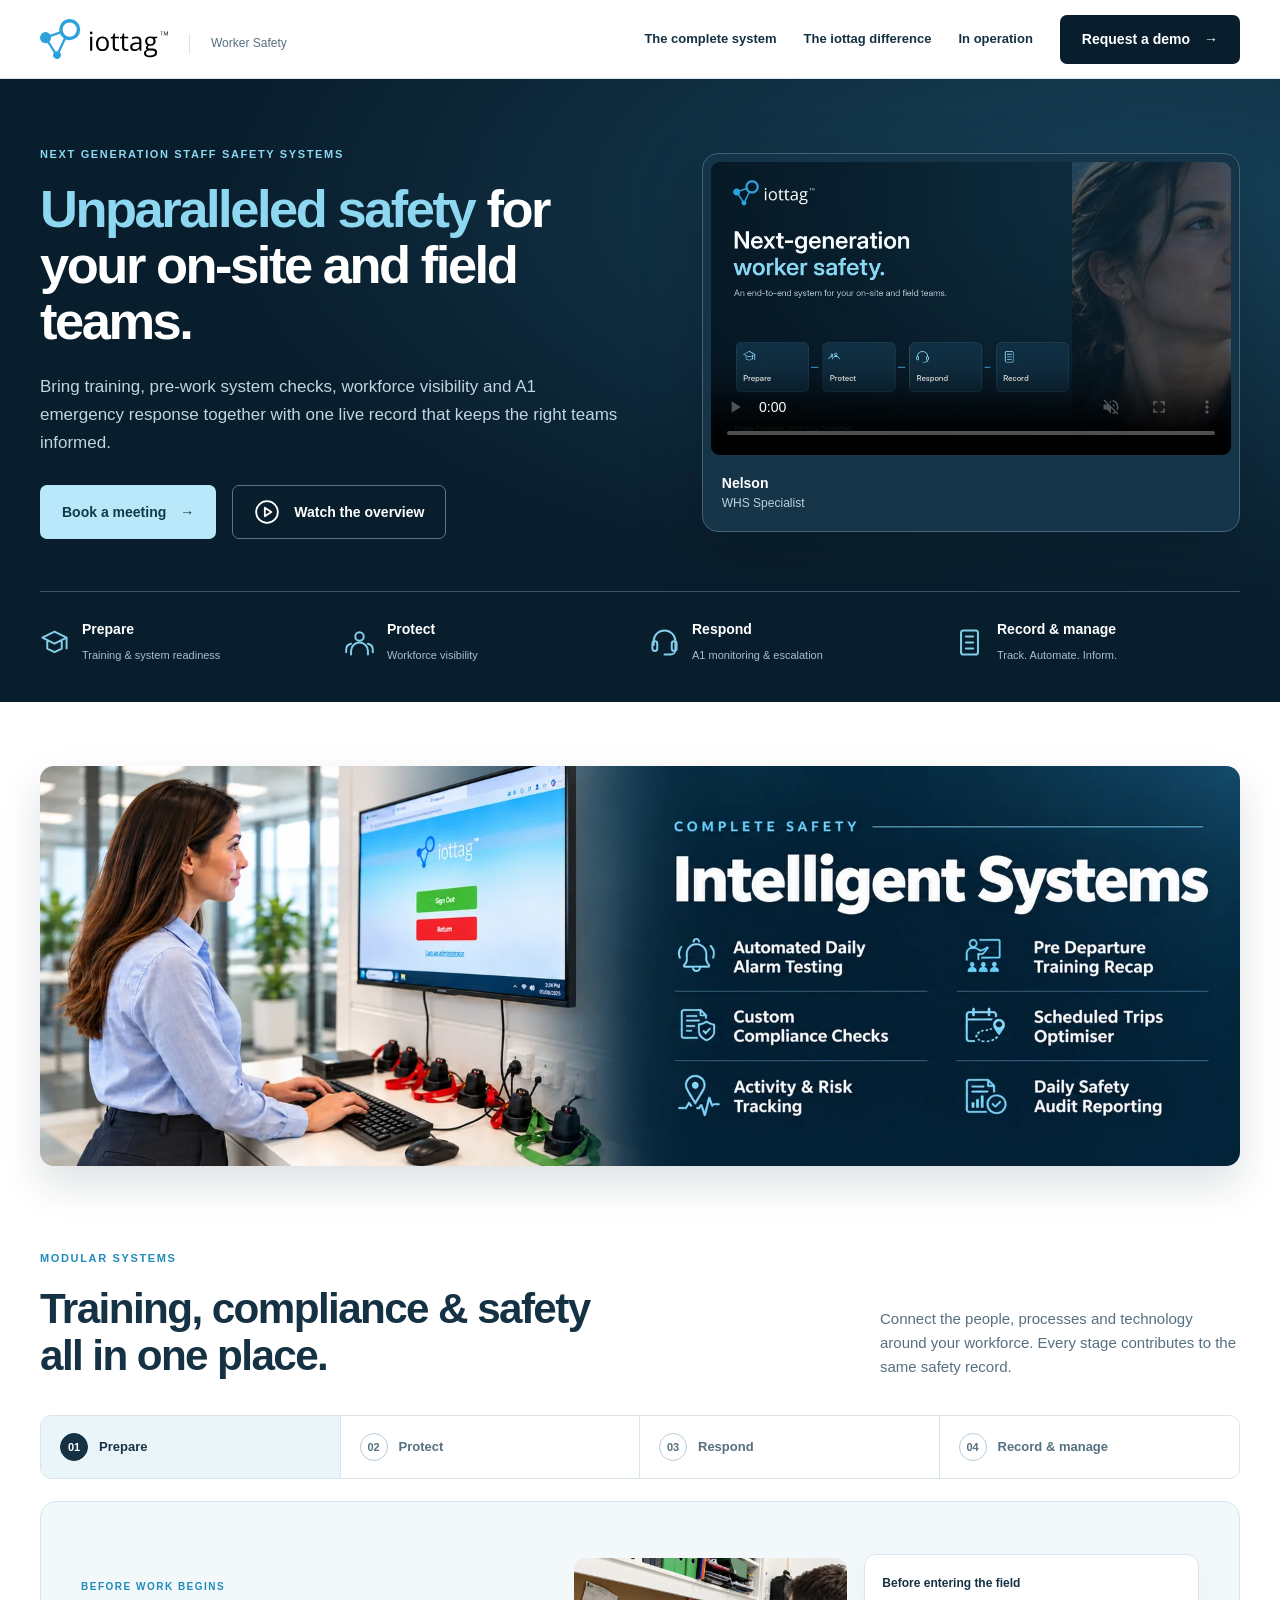
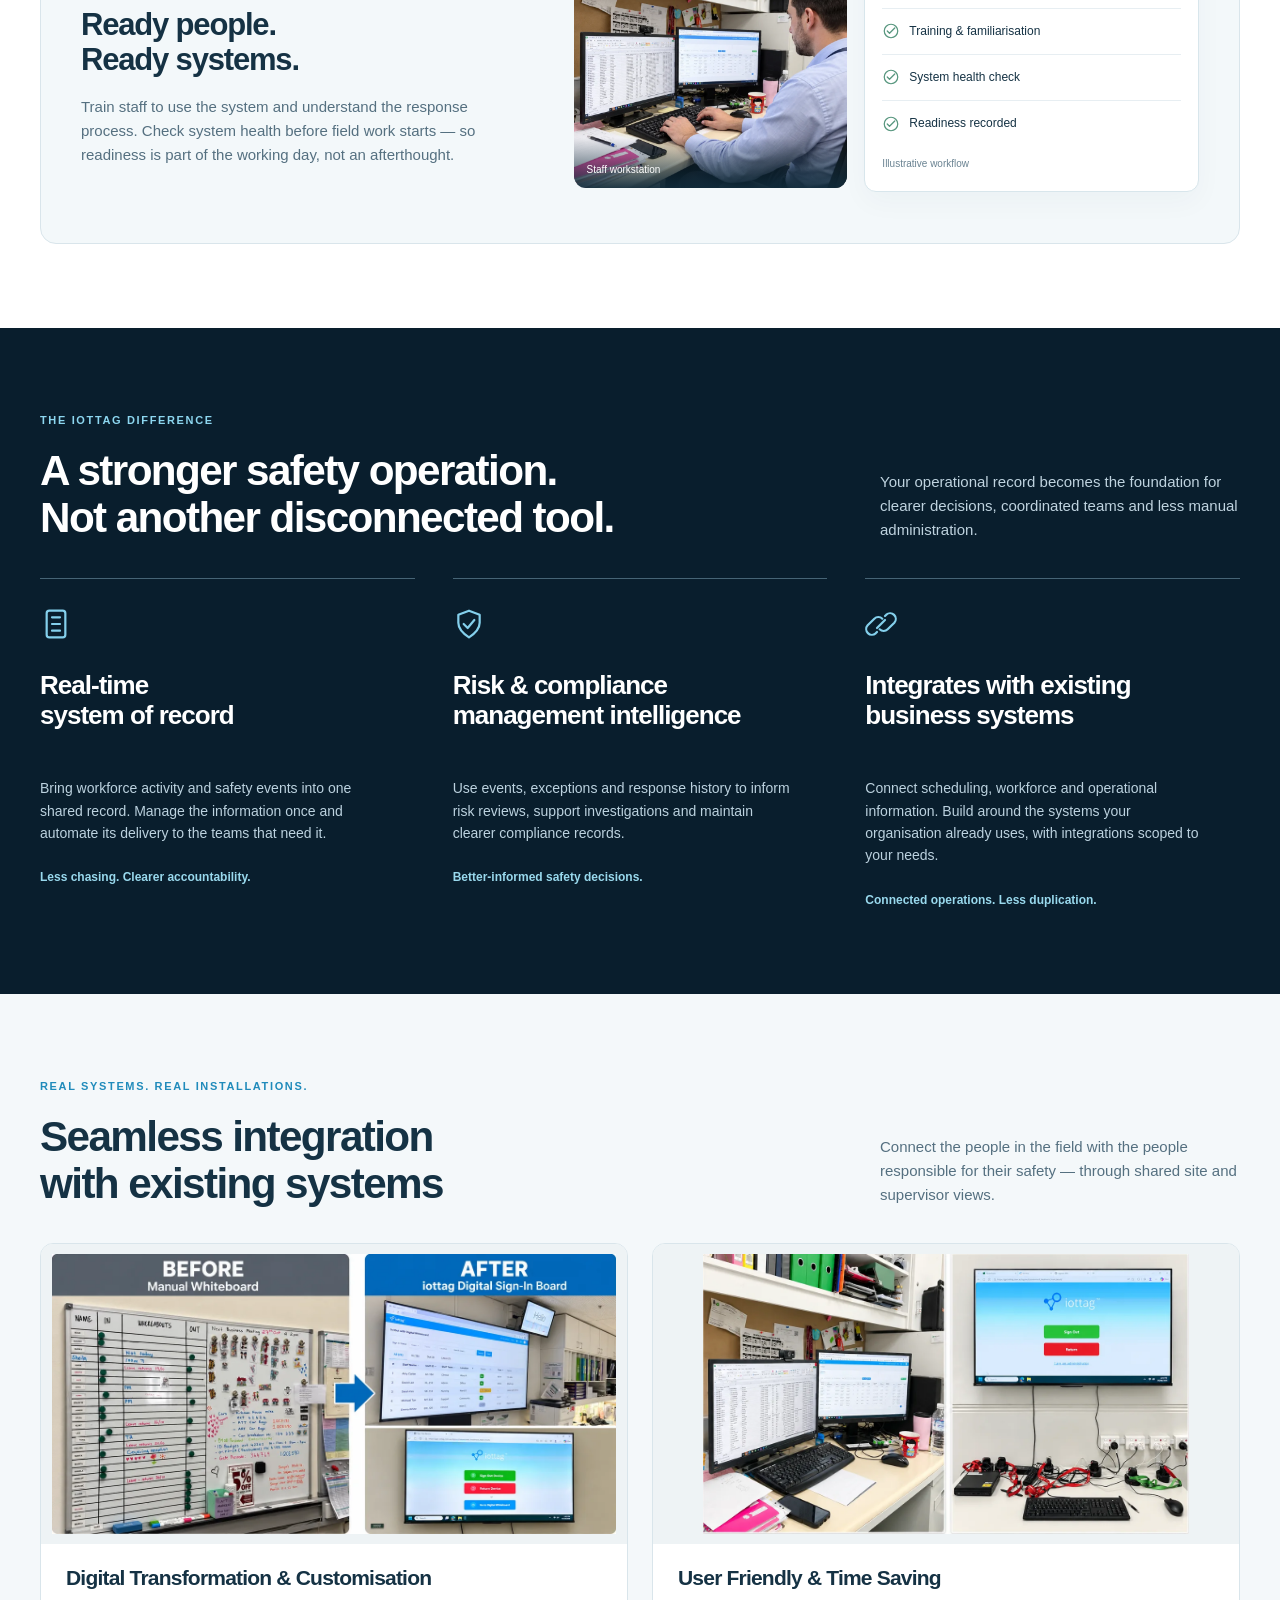
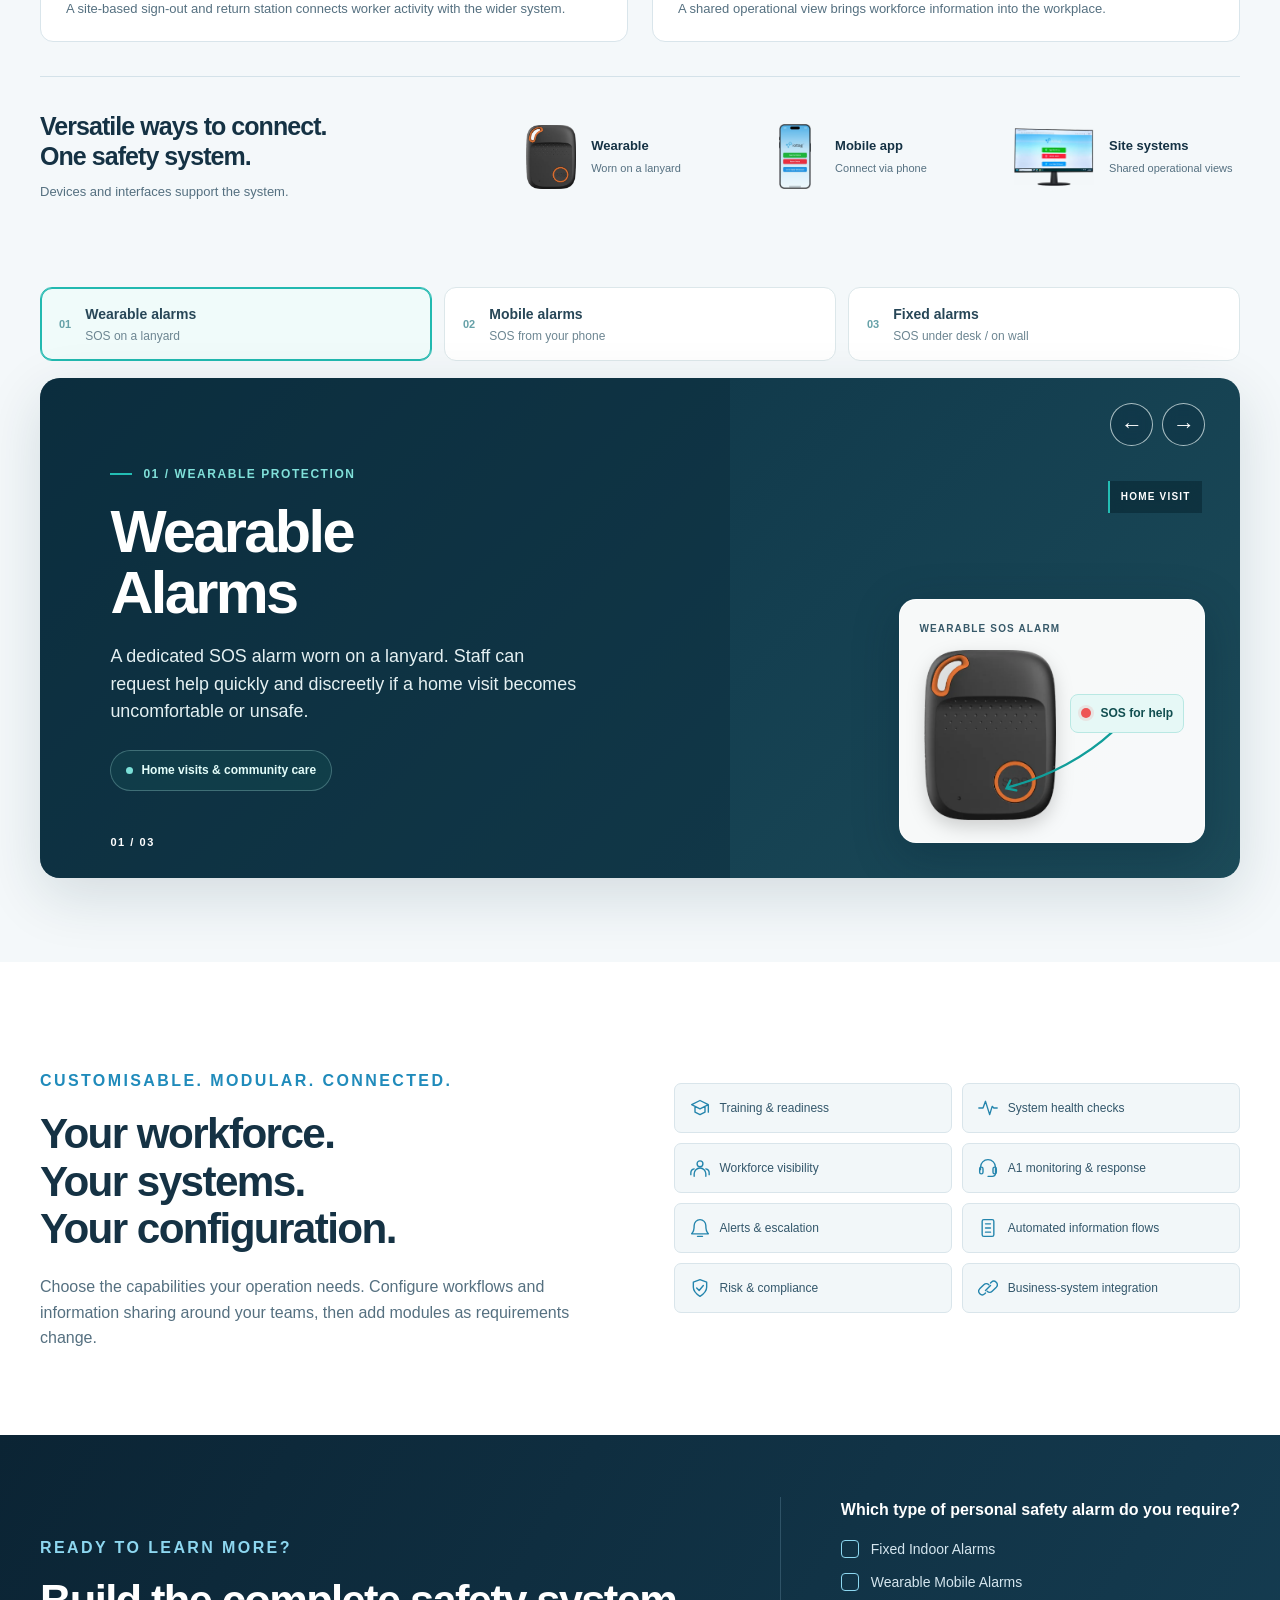
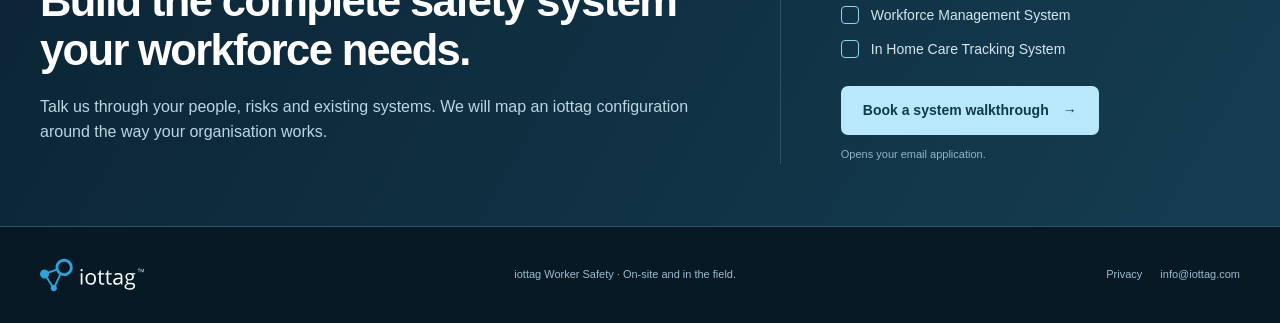
==== commit ee8f7798: "Add personal alarm types slider below connections Client-supplied slider (wearable, mobile and fixed" ====
--- a/index.html
+++ b/index.html
@@ -49,6 +49,7 @@
 </div></div></section>
 <section class="section enterprise" id="intelligence" aria-labelledby="intelligence-title"><div class="wrap"><div class="section-top"><div><p class="eyebrow light">The iottag difference</p><h2 class="section-title" id="intelligence-title">A stronger safety operation.<br>Not another disconnected tool.</h2></div><p>Your operational record becomes the foundation for clearer decisions, coordinated teams and less manual administration.</p></div><div class="enterprise-grid"><article class="usp"><svg class="icon" aria-hidden="true"><use href="#i-record"/></svg><h3>Real-time<br>system of record</h3><p>Bring workforce activity and safety events into one shared record. Manage the information once and automate its delivery to the teams that need it.</p><span class="benefit">Less chasing. Clearer accountability.</span></article><article class="usp"><svg class="icon" aria-hidden="true"><use href="#i-shield"/></svg><h3>Risk &amp; compliance management intelligence</h3><p>Use events, exceptions and response history to inform risk reviews, support investigations and maintain clearer compliance records.</p><span class="benefit">Better-informed safety decisions.</span></article><article class="usp"><svg class="icon" aria-hidden="true"><use href="#i-link"/></svg><h3>Integrates with existing business systems</h3><p>Connect scheduling, workforce and operational information. Build around the systems your organisation already uses, with integrations scoped to your needs.</p><span class="benefit">Connected operations. Less duplication.</span></article></div></div></section>
 <section class="section proof" id="in-operation" aria-labelledby="proof-title"><div class="wrap"><div class="section-top"><div><p class="eyebrow">Real systems. Real installations.</p><h2 class="section-title" id="proof-title">Seamless integration<br>with existing systems</h2></div><p>Connect the people in the field with the people responsible for their safety &mdash; through shared site and supervisor views.</p></div><div class="proof-grid"><figure class="proof-card"><div class="proof-photo"><img src="assets/img/signout-station.webp" alt="Before and after: a manual staff whiteboard replaced by the iottag digital sign-in board and sign-out display" width="1200" height="596" loading="lazy" decoding="async"></div><figcaption><h3>Digital Transformation &amp; Customisation</h3><p>A site-based sign-out and return station connects worker activity with the wider system.</p></figcaption></figure><figure class="proof-card"><div class="proof-photo"><img src="assets/img/operational-display.webp" alt="iottag workstations and a wall-mounted sign-out display with safety devices on the desk" width="1200" height="690" loading="lazy" decoding="async"></div><figcaption><h3>User Friendly &amp; Time Saving</h3><p>A shared operational view brings workforce information into the workplace.</p></figcaption></figure></div><div class="connections"><div><h3>Versatile ways to connect.<br>One safety system.</h3><p>Devices and interfaces support the system.</p></div><div class="connection-items"><div class="connection-item"><img src="assets/img/sos-pendant.webp" alt="Actual iottag black and orange wearable SOS pendant" width="323" height="417" loading="lazy" decoding="async"><div><b>Wearable</b><p>Worn on a lanyard</p></div></div><div class="connection-item"><img src="assets/img/mobile-app.webp" alt="iottag mobile app sign-out screen on a smartphone" width="152" height="308" loading="lazy" decoding="async"><div><b>Mobile app</b><p>Connect via phone</p></div></div><div class="connection-item"><img class="wide" src="assets/img/site-display.webp" alt="iottag site sign-out and return screen on a display" width="360" height="258" loading="lazy" decoding="async"><div><b>Site systems</b><p>Shared operational views</p></div></div></div></div></div></section>
+<section class="section alarms" id="alarm-types" aria-label="Personal alarm options"><div class="wrap"><div class="al-tabs" role="tablist" aria-label="Choose alarm type"><button type="button" role="tab" id="al-tab-0" aria-controls="al-slide-0" aria-selected="true" tabindex="0"><span class="al-index">01</span><span><span class="al-tab-title">Wearable alarms</span><span class="al-tab-sub">SOS on a lanyard</span></span></button><button type="button" role="tab" id="al-tab-1" aria-controls="al-slide-1" aria-selected="false" tabindex="-1"><span class="al-index">02</span><span><span class="al-tab-title">Mobile alarms</span><span class="al-tab-sub">SOS from your phone</span></span></button><button type="button" role="tab" id="al-tab-2" aria-controls="al-slide-2" aria-selected="false" tabindex="-1"><span class="al-index">03</span><span><span class="al-tab-title">Fixed alarms</span><span class="al-tab-sub">SOS under desk / on wall</span></span></button></div><div class="al-carousel" role="region" aria-roledescription="carousel" aria-label="Personal alarm options"><article class="al-slide is-active" id="al-slide-0" role="tabpanel" aria-labelledby="al-tab-0" aria-roledescription="slide" aria-label="Slide 1 of 3: Wearable alarm" aria-hidden="false"><span class="al-cue">Home visit</span><div class="al-copy"><span class="al-kicker">01 / Wearable protection</span><h3 class="al-title">Wearable<br>Alarms</h3><p class="al-detail">A dedicated SOS alarm worn on a lanyard. Staff can request help quickly and discreetly if a home visit becomes uncomfortable or unsafe.</p><span class="al-context">Home visits &amp; community care</span></div><div class="al-card" role="img" aria-label="iottag wearable alarm with SOS for help callout"><div class="al-card-top"><span class="al-card-type">Wearable SOS alarm</span></div><img class="al-wear" src="assets/img/sos-pendant.webp" alt="Black and orange iottag wearable alarm with SOS button" width="323" height="417" loading="lazy" decoding="async"><div class="al-sos"><i aria-hidden="true"></i>SOS for help</div><svg class="al-annotation" viewBox="0 0 306 244" aria-hidden="true"><path d="M214 133 C188 157 151 178 108 189"/><path d="M111 182 L107 190 L117 192"/></svg></div></article><article class="al-slide" id="al-slide-1" role="tabpanel" aria-labelledby="al-tab-1" aria-roledescription="slide" aria-label="Slide 2 of 3: Mobile alarm" aria-hidden="true"><span class="al-cue">Off and on site safety</span><div class="al-copy"><span class="al-kicker">02 / Phone-based protection</span><h3 class="al-title">Mobile<br>Alarms</h3><p class="al-detail">If a client becomes aggressive or the situation escalates, staff can use the mobile app to raise an SOS without leaving the visit unprotected.</p><span class="al-context">Solo visits &amp; outreach staff</span></div><div class="al-card" role="img" aria-label="iottag mobile app with SOS for help callout"><div class="al-card-top"><span class="al-card-type">Mobile SOS</span></div><div class="al-phone" aria-hidden="true"><div class="al-phone-screen"><div class="al-phone-logo">iottag</div><div class="al-phone-dot"></div><div class="al-phone-line"></div><div class="al-phone-btn"></div><div class="al-phone-btn alt"></div><div class="al-phone-btn small"></div></div></div><div class="al-sos"><i aria-hidden="true"></i>SOS for help</div><svg class="al-annotation" viewBox="0 0 306 244" aria-hidden="true"><path d="M212 132 C186 151 149 164 86 161"/><path d="M97 155 L85 161 L96 168"/></svg></div></article><article class="al-slide" id="al-slide-2" role="tabpanel" aria-labelledby="al-tab-2" aria-roledescription="slide" aria-label="Slide 3 of 3: Fixed alarm" aria-hidden="true"><span class="al-cue">Patient-facing workplace</span><div class="al-copy"><span class="al-kicker">03 / On-site protection</span><h3 class="al-title">Fixed<br>Alarms</h3><p class="al-detail">A discreet alarm fitted under a desk or on a wall gives staff immediate access to help when a patient or visitor becomes confrontational.</p><span class="al-context">Clinics, reception &amp; consulting rooms</span></div><div class="al-card" role="img" aria-label="Fixed under-desk alarm with SOS for help callout"><div class="al-card-top"><span class="al-card-type">Fixed duress alarm</span></div><img class="al-fixed" src="assets/img/fixed-alarm.webp" alt="Compact fixed duress alarm mounted discreetly beneath a desk with a staff member reaching toward it" width="920" height="696" loading="lazy" decoding="async"><div class="al-sos"><i aria-hidden="true"></i>SOS for help</div><svg class="al-annotation" viewBox="0 0 306 244" aria-hidden="true"><path d="M214 136 C176 145 128 154 76 160"/><path d="M87 152 L75 160 L88 166"/></svg></div></article><div class="al-controls"><button type="button" class="al-arrow al-prev" aria-label="Previous alarm type">&#8592;</button><button type="button" class="al-arrow al-next" aria-label="Next alarm type">&#8594;</button></div><div class="al-counter" aria-live="polite">01 / 03</div></div></div></section>
 <section class="section" aria-labelledby="modular-title"><div class="wrap modular-grid"><div class="modular-copy"><p class="eyebrow">Customisable. Modular. Connected.</p><h2 class="section-title" id="modular-title">Your workforce.<br>Your systems.<br>Your configuration.</h2><p>Choose the capabilities your operation needs. Configure workflows and information sharing around your teams, then add modules as requirements change.</p></div><div><div class="modules" aria-label="Configurable capabilities"><div class="module"><svg class="icon" aria-hidden="true"><use href="#i-training"/></svg>Training &amp; readiness</div><div class="module"><svg class="icon" aria-hidden="true"><use href="#i-pulse"/></svg>System health checks</div><div class="module"><svg class="icon" aria-hidden="true"><use href="#i-people"/></svg>Workforce visibility</div><div class="module"><svg class="icon" aria-hidden="true"><use href="#i-headset"/></svg>A1 monitoring &amp; response</div><div class="module"><svg class="icon" aria-hidden="true"><use href="#i-bell"/></svg>Alerts &amp; escalation</div><div class="module"><svg class="icon" aria-hidden="true"><use href="#i-record"/></svg>Automated information flows</div><div class="module"><svg class="icon" aria-hidden="true"><use href="#i-shield"/></svg>Risk &amp; compliance</div><div class="module"><svg class="icon" aria-hidden="true"><use href="#i-link"/></svg>Business-system integration</div></div></div></div></section>
 <section class="contact" id="contact" aria-labelledby="contact-title"><div class="wrap contact-grid"><div><p class="eyebrow light">Ready to learn more?</p><h2 id="contact-title">Build the complete safety system<br>your workforce needs.</h2><p>Talk us through your people, risks and existing systems. We will map an iottag configuration around the way your organisation works.</p></div><div class="contact-side"><p class="contact-q">Which type of personal safety alarm do you require?</p><ul class="contact-options"><li><label><input type="checkbox" name="alarm-type" value="Fixed Indoor Alarms"><span class="tick" aria-hidden="true"></span>Fixed Indoor Alarms</label></li><li><label><input type="checkbox" name="alarm-type" value="Wearable Mobile Alarms"><span class="tick" aria-hidden="true"></span>Wearable Mobile Alarms</label></li><li><label><input type="checkbox" name="alarm-type" value="Workforce Management System"><span class="tick" aria-hidden="true"></span>Workforce Management System</label></li><li><label><input type="checkbox" name="alarm-type" value="In Home Care Tracking System"><span class="tick" aria-hidden="true"></span>In Home Care Tracking System</label></li></ul><a id="demo-email" class="btn blue" href="mailto:info@iottag.com?subject=iottag%20Worker%20Safety%20system%20walkthrough&amp;body=Hello%20iottag%2C%0A%0AI%20would%20like%20to%20discuss%20an%20end-to-end%20worker%20safety%20system.%0A%0AOrganisation%3A%0AWorkforce%20size%3A%0ACurrent%20systems%3A%0APhone%3A%0A%0AThank%20you.">Book a system walkthrough <span aria-hidden="true">&rarr;</span></a><small>Opens your email application.</small></div></div></section>
 </main>
--- a/assets/css/style.css
+++ b/assets/css/style.css
@@ -16,3 +16,14 @@
 .proof-card figcaption{flex:1}
 @media(max-width:850px){.proof-photo{height:270px}}
 @media(max-width:590px){.brand span{transform:translateY(3px)}.proof-photo{height:235px}}
+/* Personal alarm types slider (client design, scoped with al- prefixes) */
+.alarms{background:#f4f8fa;padding-top:0}.al-tabs{display:grid;grid-template-columns:repeat(3,minmax(0,1fr));gap:12px;margin:0 0 17px}.al-tabs button{border:1px solid #dce7ea;border-radius:12px;text-align:left;background:white;padding:16px 18px;display:flex;gap:14px;align-items:center;color:#274657;transition:all .2s;min-width:0;line-height:1.3}.al-tabs button:hover{border-color:#85d0ce}.al-tabs button[aria-selected=true]{background:#f0fbfa;border-color:#22b9b0;box-shadow:inset 0 0 0 1px #22b9b0}.al-index{font-size:11px;font-weight:800;color:#66a1a8}.al-tab-title{font-size:14px;font-weight:750}.al-tab-sub{display:block;font-size:12px;font-weight:400;color:#6d8692;line-height:1.4;margin-top:3px}
+.al-carousel{height:clamp(430px,39vw,590px);position:relative;overflow:hidden;border-radius:20px;background:linear-gradient(135deg,#0b2f40 0%,#143f50 58%,#1c4b59 100%);box-shadow:0 18px 58px rgba(17,50,67,.14);isolation:isolate}.al-slide{position:absolute;inset:0;opacity:0;visibility:hidden;transition:opacity .45s ease,visibility .45s ease}.al-slide.is-active{opacity:1;visibility:visible}
+.al-copy{position:absolute;inset:0;display:flex;flex-direction:column;align-items:flex-start;justify-content:center;padding:clamp(28px,5.5vw,78px);max-width:min(67%,690px);color:white;overflow:hidden;z-index:2;background:rgba(12,44,61,.5)}.al-kicker{display:inline-flex;align-items:center;gap:11px;font-size:12px;text-transform:uppercase;font-weight:800;letter-spacing:.13em;color:#80e0d9;margin-bottom:17px}.al-kicker:before{content:"";width:22px;height:2px;background:#23beb4}.alarms .al-title{font-size:clamp(43px,4.65vw,67px);line-height:1.025;letter-spacing:-.044em;margin:0 0 20px;font-weight:780;color:white}.alarms .al-detail{font-size:clamp(15px,1.4vw,19px);line-height:1.55;max-width:470px;margin:0;color:#e4f0f2}.al-context{display:flex;align-items:center;gap:8px;border:1px solid rgba(190,244,240,.27);border-radius:99px;background:rgba(20,76,83,.45);padding:10px 15px;font-size:12px;font-weight:700;color:#e2fcf9;margin-top:24px}.al-context:before{content:"";height:7px;width:7px;border-radius:50%;background:#7be0d8}
+.al-cue{position:absolute;right:clamp(20px,3vw,43px);top:clamp(82px,8vw,106px);z-index:2;color:#fff;font-size:10px;font-weight:800;letter-spacing:.12em;text-transform:uppercase;padding:8px 11px;border-left:2px solid #23beb4;background:rgba(6,35,47,.52);backdrop-filter:blur(7px)}
+.al-card{position:absolute;right:clamp(15px,2.7vw,39px);bottom:clamp(16px,2.7vw,35px);width:306px;height:244px;background:rgba(255,255,255,.97);border:1px solid rgba(255,255,255,.7);border-radius:17px;box-shadow:0 12px 46px rgba(4,30,45,.28);overflow:hidden;z-index:3;color:#1b3948}.al-card-top{position:absolute;left:19px;right:19px;top:14px;z-index:5}.al-card-type{color:#375969;font-size:10px;letter-spacing:.115em;font-weight:850;text-transform:uppercase}.al-card .al-wear{position:absolute;left:24px;top:48px;width:132px;height:174px;object-fit:contain;filter:drop-shadow(0 7px 9px rgba(0,0,0,.17))}.al-card .al-fixed{position:absolute;left:14px;top:53px;width:150px;height:158px;max-width:none;object-fit:cover;object-position:50% 52%;border-radius:10px;border:1px solid #dce6e9;filter:drop-shadow(0 8px 9px rgba(0,0,0,.12))}
+.al-phone{position:absolute;left:36px;top:48px;width:86px;height:178px;border-radius:17px;background:#17252c;border:3px solid #263d47;box-shadow:0 7px 12px rgba(0,0,0,.16);padding:7px}.al-phone:before{content:"";position:absolute;top:4px;left:50%;transform:translateX(-50%);width:25px;height:4px;border-radius:4px;background:#071115}.al-phone-screen{height:100%;border-radius:11px;background:#f7fbfc;overflow:hidden;padding:19px 7px 7px}.al-phone-logo{font-size:8px;font-weight:850;color:#3b7180;text-align:center;letter-spacing:.03em;margin-bottom:9px;line-height:1.2}.al-phone-line{height:5px;border-radius:4px;background:#dbe7ea;margin:5px 3px}.al-phone-btn{height:20px;border-radius:5px;margin:7px 2px;background:#d8f1ef;border:1px solid #aedbd7}.al-phone-btn.alt{background:#e7eef2;border-color:#d3e0e5}.al-phone-btn.small{height:16px;background:#edf5f7}.al-phone-dot{width:7px;height:7px;border-radius:50%;background:#3bbcb4;margin:8px auto 5px}
+.al-sos{position:absolute;left:170px;top:94px;z-index:6;display:flex;align-items:center;gap:9px;white-space:nowrap;background:#e6f8f6;color:#114e50;border:1px solid #b9e8e3;border-radius:8px;font-size:12px;font-weight:800;padding:11px 10px;line-height:1.2}.al-sos i{display:block;width:10px;height:10px;background:#ee5454;border-radius:50%;box-shadow:0 0 0 3px rgba(238,84,84,.12)}.al-annotation{position:absolute;inset:0;width:100%;height:100%;z-index:5;pointer-events:none}.al-annotation path{fill:none;stroke:#119e9a;stroke-width:2.2;stroke-linecap:round}
+.al-controls{position:absolute;right:clamp(15px,2.7vw,39px);top:25px;display:flex;gap:9px;z-index:8}.al-arrow{border:1px solid rgba(244,255,254,.67);border-radius:50%;width:43px;height:43px;display:grid;place-items:center;background:rgba(12,48,64,.45);backdrop-filter:blur(7px);color:white;font-size:22px;line-height:1;transition:background .18s,color .18s}.al-arrow:hover,.al-arrow:focus-visible{background:#fff;color:#163747}.al-counter{position:absolute;bottom:26px;left:clamp(28px,5.5vw,78px);font-size:11px;font-weight:850;letter-spacing:.14em;color:white;z-index:3}
+@media(max-width:900px){.al-carousel{height:545px}.al-copy{max-width:72%;padding:34px}.alarms .al-title{font-size:49px}.alarms .al-detail{font-size:16px}.al-card{width:258px;height:214px}.al-card .al-wear{left:19px;top:43px;width:112px;height:151px}.al-phone{left:29px;top:42px;width:73px;height:153px;border-radius:15px;padding:6px}.al-phone-screen{padding:17px 6px 6px}.al-phone-logo{font-size:7px}.al-phone-btn{height:17px;margin:6px 2px}.al-card .al-fixed{left:10px;top:47px;width:126px;height:139px}.al-sos{left:137px;top:83px;font-size:10px;padding:9px 8px}.al-annotation{transform-origin:0 0;transform:scale(.84)}.al-cue{display:none}.al-tabs button{padding:13px 10px;gap:9px}}
+@media(max-width:650px){.al-carousel{height:650px;border-radius:13px}.al-copy{max-width:none;justify-content:flex-end;padding:22px 23px 64px}.al-kicker{font-size:10px;margin-bottom:10px}.alarms .al-title{font-size:42px;margin-bottom:11px}.alarms .al-detail{font-size:14px;max-width:400px}.al-context{font-size:11px;margin-top:13px;padding:7px 11px}.al-card{top:78px;right:12px;bottom:auto;width:205px;height:174px;border-radius:13px}.al-card-top{top:8px;left:12px;right:9px}.al-card-type{font-size:8px}.al-card .al-wear{left:10px;top:32px;width:86px;height:128px}.al-phone{left:17px;top:29px;width:58px;height:130px;border-width:2px;border-radius:12px;padding:5px}.al-phone:before{width:18px;height:3px;top:3px}.al-phone-screen{padding:14px 4px 4px}.al-phone-logo{font-size:6px;margin-bottom:6px}.al-phone-line{height:3px;margin:4px 2px}.al-phone-btn{height:14px;margin:5px 1px}.al-phone-btn.small{height:11px}.al-phone-dot{width:5px;height:5px;margin:5px auto 3px}.al-card .al-fixed{left:8px;top:34px;width:92px;height:122px}.al-sos{left:98px;top:68px;padding:7px 6px;gap:5px;font-size:9px}.al-sos i{width:6px;height:6px;box-shadow:0 0 0 2px rgba(238,84,84,.13)}.al-annotation{transform:scale(.68)}.al-controls{top:15px;right:13px}.al-arrow{height:37px;width:37px;font-size:18px}.al-counter{bottom:21px;left:23px}.al-tabs{gap:7px}.al-tabs button{display:block;padding:10px 7px}.al-index{display:block;margin-bottom:4px}.al-tab-title{display:block;font-size:11px}.al-tab-sub{display:none}}
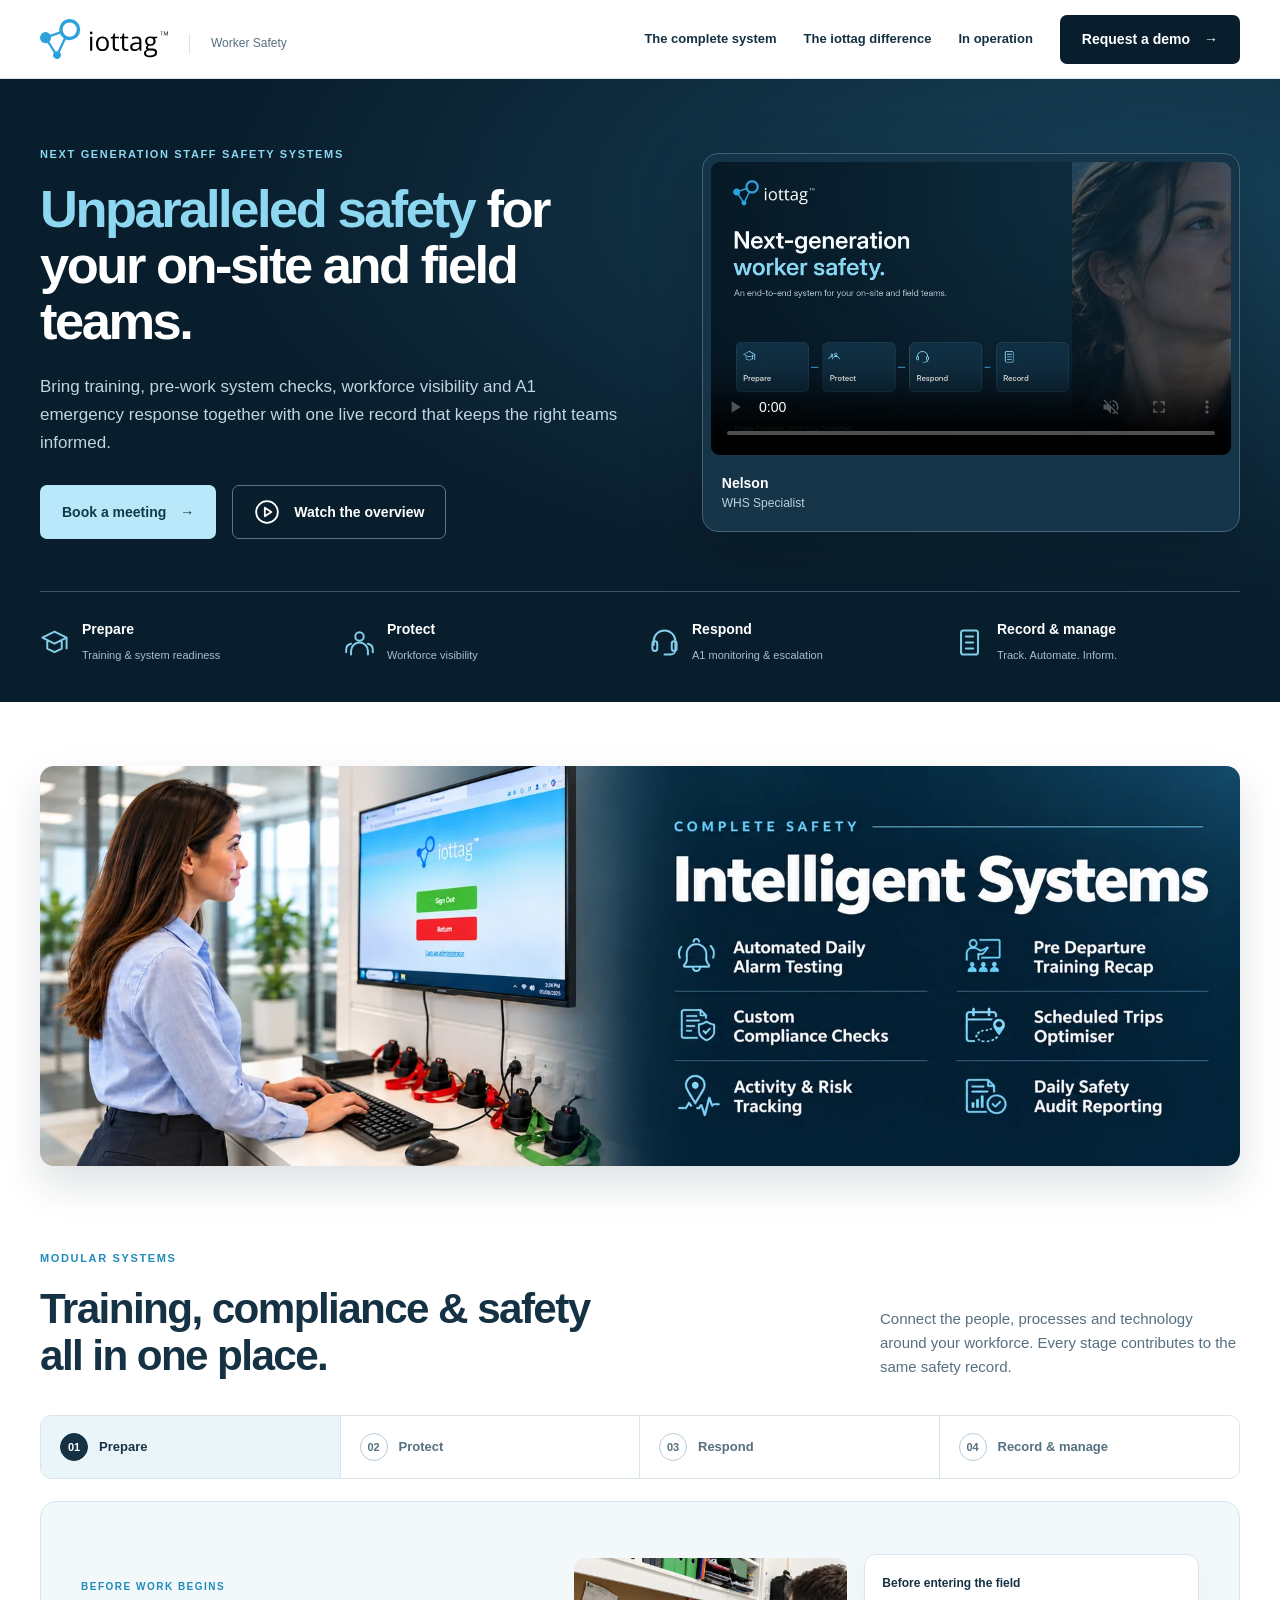
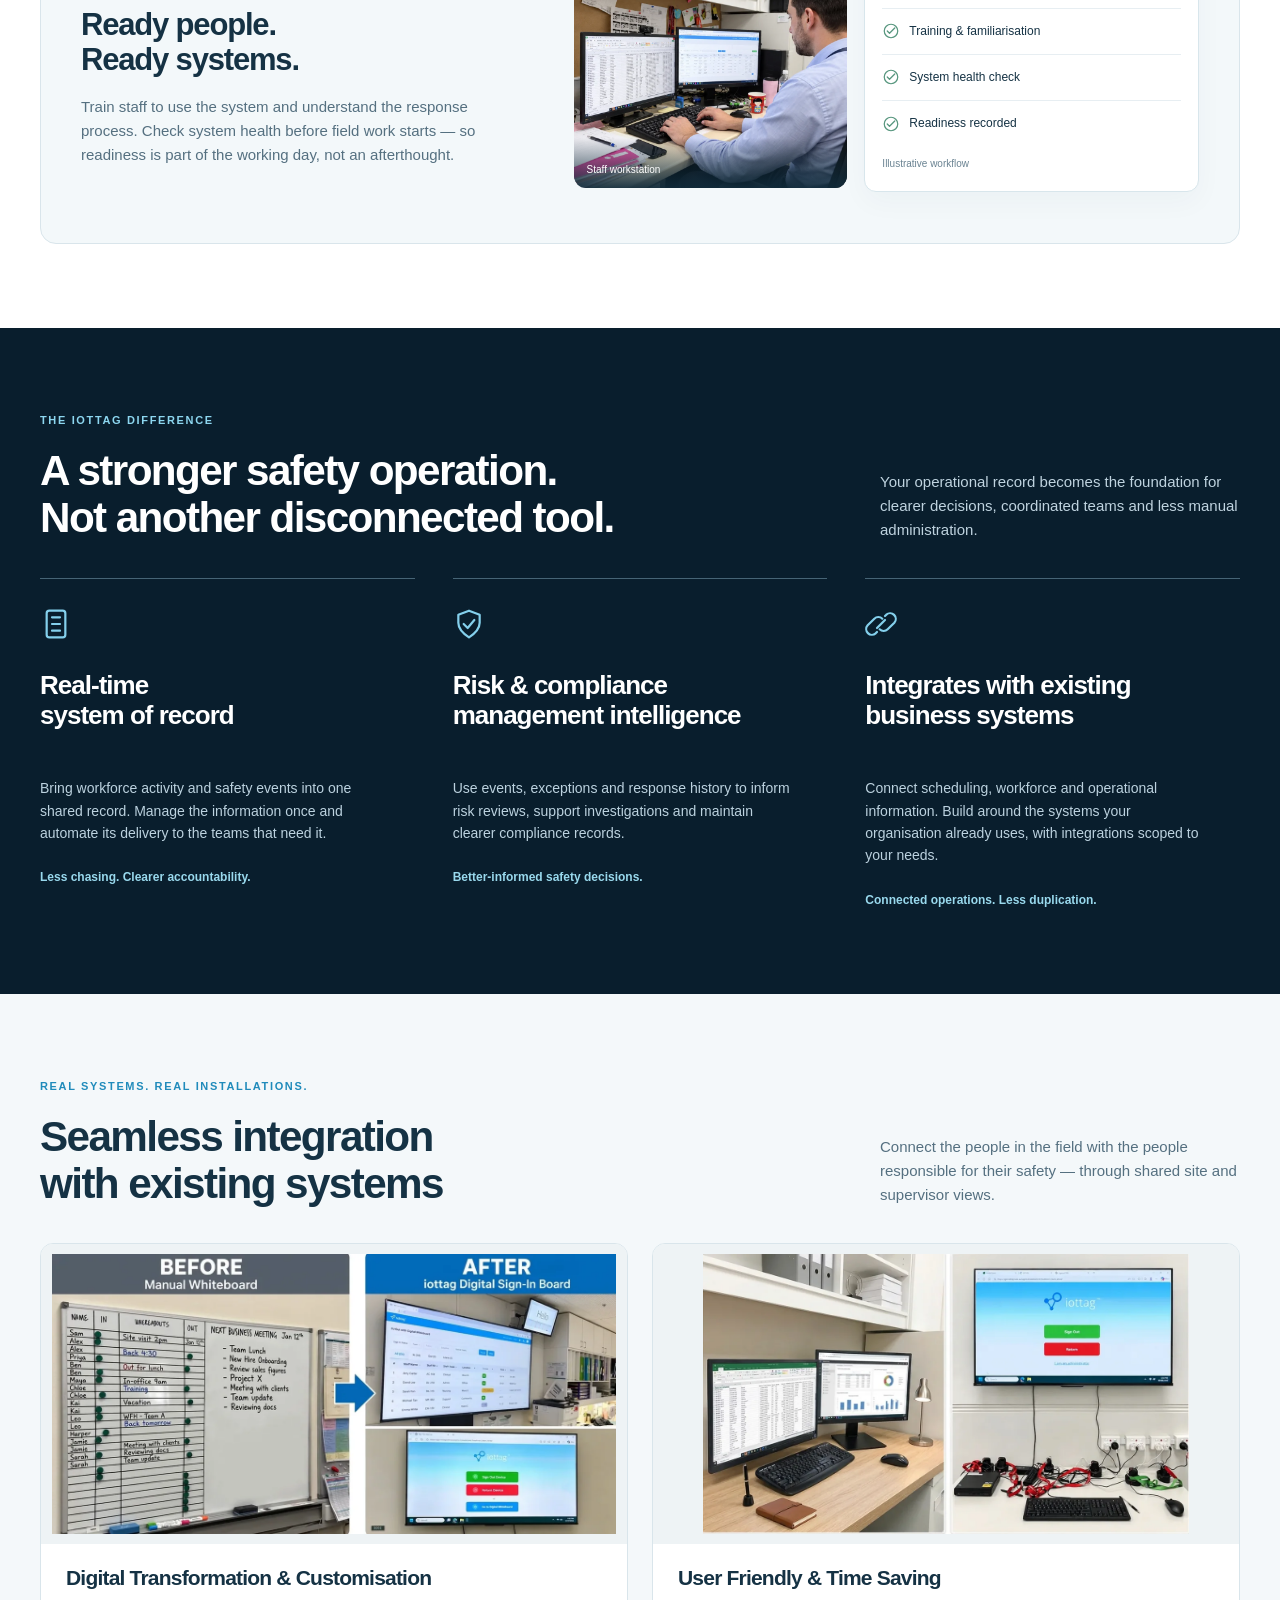
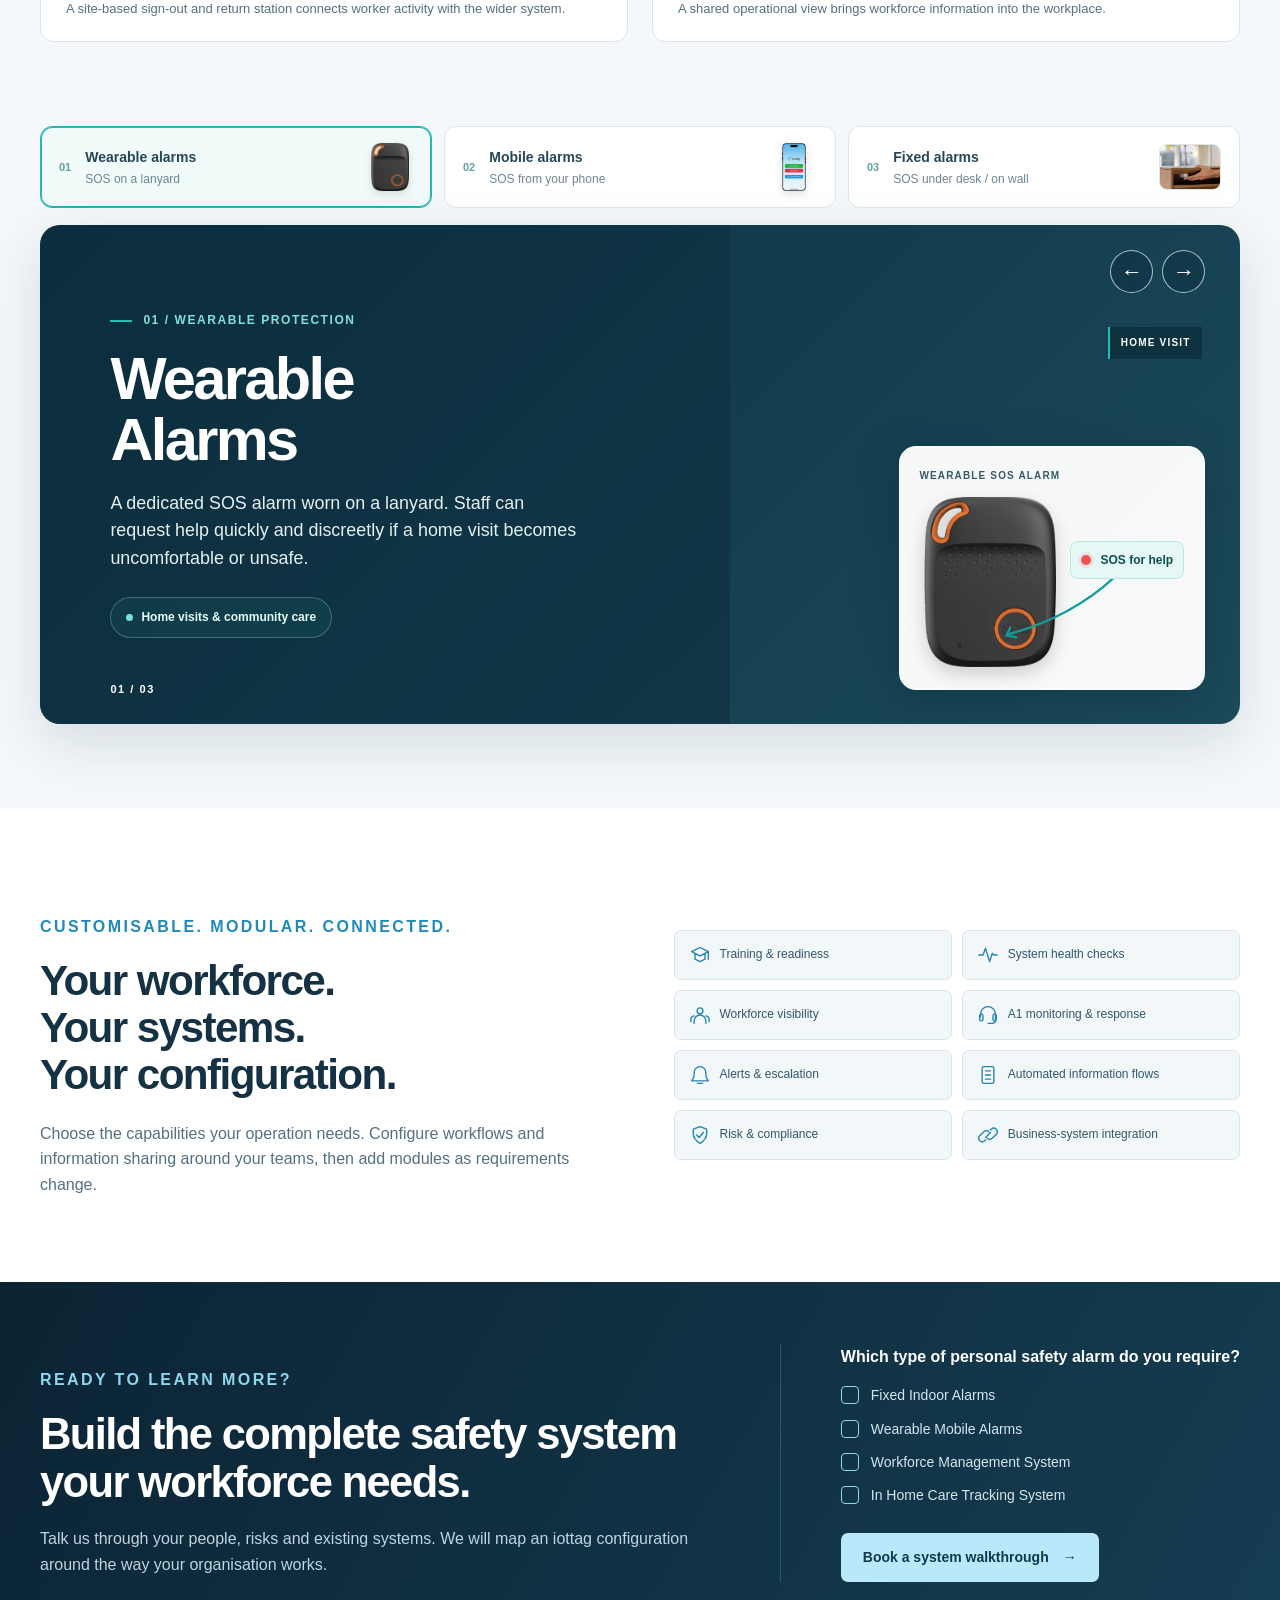
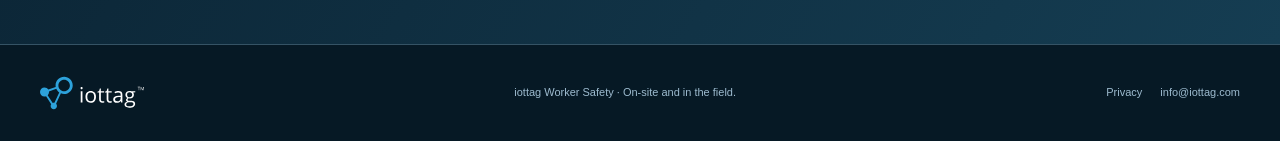
==== commit 96819708: "Open a walkthrough request form and move device images into alarm tabs - "Book a system walkthrough"" ====
--- a/index.html
+++ b/index.html
@@ -48,10 +48,11 @@
 <div class="panel" id="panel-3" role="tabpanel" aria-labelledby="tab-3" hidden><div class="panel-copy"><p class="eyebrow">Across the entire operation</p><h3>Record what happens.<br>Keep the right teams informed.</h3><p>Track activity, alerts, response actions and outcomes in one live record. Automate relevant information to supervisors, WHS and response teams &mdash; instead of chasing updates across disconnected tools.</p></div><div class="panel-visual"><div class="record-visual"><div class="record-title"><strong>Real-time system of record</strong><svg class="icon" aria-hidden="true"><use href="#i-record"/></svg></div><div class="record-lines"><div><i></i>Training &amp; readiness recorded<em>Before work</em></div><div><i></i>Worker activity updated<em>During work</em></div><div><i></i>Alert &amp; response captured<em>Incident</em></div><div><i></i>Relevant teams informed<em>Automated flow</em></div></div></div><p class="scenario-note">Illustrative event history &mdash; not a live worker record.</p></div></div>
 </div></div></section>
 <section class="section enterprise" id="intelligence" aria-labelledby="intelligence-title"><div class="wrap"><div class="section-top"><div><p class="eyebrow light">The iottag difference</p><h2 class="section-title" id="intelligence-title">A stronger safety operation.<br>Not another disconnected tool.</h2></div><p>Your operational record becomes the foundation for clearer decisions, coordinated teams and less manual administration.</p></div><div class="enterprise-grid"><article class="usp"><svg class="icon" aria-hidden="true"><use href="#i-record"/></svg><h3>Real-time<br>system of record</h3><p>Bring workforce activity and safety events into one shared record. Manage the information once and automate its delivery to the teams that need it.</p><span class="benefit">Less chasing. Clearer accountability.</span></article><article class="usp"><svg class="icon" aria-hidden="true"><use href="#i-shield"/></svg><h3>Risk &amp; compliance management intelligence</h3><p>Use events, exceptions and response history to inform risk reviews, support investigations and maintain clearer compliance records.</p><span class="benefit">Better-informed safety decisions.</span></article><article class="usp"><svg class="icon" aria-hidden="true"><use href="#i-link"/></svg><h3>Integrates with existing business systems</h3><p>Connect scheduling, workforce and operational information. Build around the systems your organisation already uses, with integrations scoped to your needs.</p><span class="benefit">Connected operations. Less duplication.</span></article></div></div></section>
-<section class="section proof" id="in-operation" aria-labelledby="proof-title"><div class="wrap"><div class="section-top"><div><p class="eyebrow">Real systems. Real installations.</p><h2 class="section-title" id="proof-title">Seamless integration<br>with existing systems</h2></div><p>Connect the people in the field with the people responsible for their safety &mdash; through shared site and supervisor views.</p></div><div class="proof-grid"><figure class="proof-card"><div class="proof-photo"><img src="assets/img/signout-station.webp" alt="Before and after: a manual staff whiteboard replaced by the iottag digital sign-in board and sign-out display" width="1200" height="596" loading="lazy" decoding="async"></div><figcaption><h3>Digital Transformation &amp; Customisation</h3><p>A site-based sign-out and return station connects worker activity with the wider system.</p></figcaption></figure><figure class="proof-card"><div class="proof-photo"><img src="assets/img/operational-display.webp" alt="iottag workstations and a wall-mounted sign-out display with safety devices on the desk" width="1200" height="690" loading="lazy" decoding="async"></div><figcaption><h3>User Friendly &amp; Time Saving</h3><p>A shared operational view brings workforce information into the workplace.</p></figcaption></figure></div><div class="connections"><div><h3>Versatile ways to connect.<br>One safety system.</h3><p>Devices and interfaces support the system.</p></div><div class="connection-items"><div class="connection-item"><img src="assets/img/sos-pendant.webp" alt="Actual iottag black and orange wearable SOS pendant" width="323" height="417" loading="lazy" decoding="async"><div><b>Wearable</b><p>Worn on a lanyard</p></div></div><div class="connection-item"><img src="assets/img/mobile-app.webp" alt="iottag mobile app sign-out screen on a smartphone" width="152" height="308" loading="lazy" decoding="async"><div><b>Mobile app</b><p>Connect via phone</p></div></div><div class="connection-item"><img class="wide" src="assets/img/site-display.webp" alt="iottag site sign-out and return screen on a display" width="360" height="258" loading="lazy" decoding="async"><div><b>Site systems</b><p>Shared operational views</p></div></div></div></div></div></section>
-<section class="section alarms" id="alarm-types" aria-label="Personal alarm options"><div class="wrap"><div class="al-tabs" role="tablist" aria-label="Choose alarm type"><button type="button" role="tab" id="al-tab-0" aria-controls="al-slide-0" aria-selected="true" tabindex="0"><span class="al-index">01</span><span><span class="al-tab-title">Wearable alarms</span><span class="al-tab-sub">SOS on a lanyard</span></span></button><button type="button" role="tab" id="al-tab-1" aria-controls="al-slide-1" aria-selected="false" tabindex="-1"><span class="al-index">02</span><span><span class="al-tab-title">Mobile alarms</span><span class="al-tab-sub">SOS from your phone</span></span></button><button type="button" role="tab" id="al-tab-2" aria-controls="al-slide-2" aria-selected="false" tabindex="-1"><span class="al-index">03</span><span><span class="al-tab-title">Fixed alarms</span><span class="al-tab-sub">SOS under desk / on wall</span></span></button></div><div class="al-carousel" role="region" aria-roledescription="carousel" aria-label="Personal alarm options"><article class="al-slide is-active" id="al-slide-0" role="tabpanel" aria-labelledby="al-tab-0" aria-roledescription="slide" aria-label="Slide 1 of 3: Wearable alarm" aria-hidden="false"><span class="al-cue">Home visit</span><div class="al-copy"><span class="al-kicker">01 / Wearable protection</span><h3 class="al-title">Wearable<br>Alarms</h3><p class="al-detail">A dedicated SOS alarm worn on a lanyard. Staff can request help quickly and discreetly if a home visit becomes uncomfortable or unsafe.</p><span class="al-context">Home visits &amp; community care</span></div><div class="al-card" role="img" aria-label="iottag wearable alarm with SOS for help callout"><div class="al-card-top"><span class="al-card-type">Wearable SOS alarm</span></div><img class="al-wear" src="assets/img/sos-pendant.webp" alt="Black and orange iottag wearable alarm with SOS button" width="323" height="417" loading="lazy" decoding="async"><div class="al-sos"><i aria-hidden="true"></i>SOS for help</div><svg class="al-annotation" viewBox="0 0 306 244" aria-hidden="true"><path d="M214 133 C188 157 151 178 108 189"/><path d="M111 182 L107 190 L117 192"/></svg></div></article><article class="al-slide" id="al-slide-1" role="tabpanel" aria-labelledby="al-tab-1" aria-roledescription="slide" aria-label="Slide 2 of 3: Mobile alarm" aria-hidden="true"><span class="al-cue">Off and on site safety</span><div class="al-copy"><span class="al-kicker">02 / Phone-based protection</span><h3 class="al-title">Mobile<br>Alarms</h3><p class="al-detail">If a client becomes aggressive or the situation escalates, staff can use the mobile app to raise an SOS without leaving the visit unprotected.</p><span class="al-context">Solo visits &amp; outreach staff</span></div><div class="al-card" role="img" aria-label="iottag mobile app with SOS for help callout"><div class="al-card-top"><span class="al-card-type">Mobile SOS</span></div><div class="al-phone" aria-hidden="true"><div class="al-phone-screen"><div class="al-phone-logo">iottag</div><div class="al-phone-dot"></div><div class="al-phone-line"></div><div class="al-phone-btn"></div><div class="al-phone-btn alt"></div><div class="al-phone-btn small"></div></div></div><div class="al-sos"><i aria-hidden="true"></i>SOS for help</div><svg class="al-annotation" viewBox="0 0 306 244" aria-hidden="true"><path d="M212 132 C186 151 149 164 86 161"/><path d="M97 155 L85 161 L96 168"/></svg></div></article><article class="al-slide" id="al-slide-2" role="tabpanel" aria-labelledby="al-tab-2" aria-roledescription="slide" aria-label="Slide 3 of 3: Fixed alarm" aria-hidden="true"><span class="al-cue">Patient-facing workplace</span><div class="al-copy"><span class="al-kicker">03 / On-site protection</span><h3 class="al-title">Fixed<br>Alarms</h3><p class="al-detail">A discreet alarm fitted under a desk or on a wall gives staff immediate access to help when a patient or visitor becomes confrontational.</p><span class="al-context">Clinics, reception &amp; consulting rooms</span></div><div class="al-card" role="img" aria-label="Fixed under-desk alarm with SOS for help callout"><div class="al-card-top"><span class="al-card-type">Fixed duress alarm</span></div><img class="al-fixed" src="assets/img/fixed-alarm.webp" alt="Compact fixed duress alarm mounted discreetly beneath a desk with a staff member reaching toward it" width="920" height="696" loading="lazy" decoding="async"><div class="al-sos"><i aria-hidden="true"></i>SOS for help</div><svg class="al-annotation" viewBox="0 0 306 244" aria-hidden="true"><path d="M214 136 C176 145 128 154 76 160"/><path d="M87 152 L75 160 L88 166"/></svg></div></article><div class="al-controls"><button type="button" class="al-arrow al-prev" aria-label="Previous alarm type">&#8592;</button><button type="button" class="al-arrow al-next" aria-label="Next alarm type">&#8594;</button></div><div class="al-counter" aria-live="polite">01 / 03</div></div></div></section>
+<section class="section proof" id="in-operation" aria-labelledby="proof-title"><div class="wrap"><div class="section-top"><div><p class="eyebrow">Real systems. Real installations.</p><h2 class="section-title" id="proof-title">Seamless integration<br>with existing systems</h2></div><p>Connect the people in the field with the people responsible for their safety &mdash; through shared site and supervisor views.</p></div><div class="proof-grid"><figure class="proof-card"><div class="proof-photo"><img src="assets/img/signout-station.webp" alt="Before and after: a manual staff whiteboard replaced by the iottag digital sign-in board and sign-out display" width="1200" height="596" loading="lazy" decoding="async"></div><figcaption><h3>Digital Transformation &amp; Customisation</h3><p>A site-based sign-out and return station connects worker activity with the wider system.</p></figcaption></figure><figure class="proof-card"><div class="proof-photo"><img src="assets/img/operational-display.webp" alt="iottag workstations and a wall-mounted sign-out display with safety devices on the desk" width="1200" height="690" loading="lazy" decoding="async"></div><figcaption><h3>User Friendly &amp; Time Saving</h3><p>A shared operational view brings workforce information into the workplace.</p></figcaption></figure></div></div></section>
+<section class="section alarms" id="alarm-types" aria-label="Personal alarm options"><div class="wrap"><div class="al-tabs" role="tablist" aria-label="Choose alarm type"><button type="button" role="tab" id="al-tab-0" aria-controls="al-slide-0" aria-selected="true" tabindex="0"><span class="al-index">01</span><span><span class="al-tab-title">Wearable alarms</span><span class="al-tab-sub">SOS on a lanyard</span></span><img class="al-thumb" src="assets/img/sos-pendant.webp" alt="" width="323" height="417" loading="lazy" decoding="async"></button><button type="button" role="tab" id="al-tab-1" aria-controls="al-slide-1" aria-selected="false" tabindex="-1"><span class="al-index">02</span><span><span class="al-tab-title">Mobile alarms</span><span class="al-tab-sub">SOS from your phone</span></span><img class="al-thumb" src="assets/img/mobile-app.webp" alt="" width="152" height="308" loading="lazy" decoding="async"></button><button type="button" role="tab" id="al-tab-2" aria-controls="al-slide-2" aria-selected="false" tabindex="-1"><span class="al-index">03</span><span><span class="al-tab-title">Fixed alarms</span><span class="al-tab-sub">SOS under desk / on wall</span></span><img class="al-thumb photo" src="assets/img/fixed-alarm.webp" alt="" width="920" height="696" loading="lazy" decoding="async"></button></div><div class="al-carousel" role="region" aria-roledescription="carousel" aria-label="Personal alarm options"><article class="al-slide is-active" id="al-slide-0" role="tabpanel" aria-labelledby="al-tab-0" aria-roledescription="slide" aria-label="Slide 1 of 3: Wearable alarm" aria-hidden="false"><span class="al-cue">Home visit</span><div class="al-copy"><span class="al-kicker">01 / Wearable protection</span><h3 class="al-title">Wearable<br>Alarms</h3><p class="al-detail">A dedicated SOS alarm worn on a lanyard. Staff can request help quickly and discreetly if a home visit becomes uncomfortable or unsafe.</p><span class="al-context">Home visits &amp; community care</span></div><div class="al-card" role="img" aria-label="iottag wearable alarm with SOS for help callout"><div class="al-card-top"><span class="al-card-type">Wearable SOS alarm</span></div><img class="al-wear" src="assets/img/sos-pendant.webp" alt="Black and orange iottag wearable alarm with SOS button" width="323" height="417" loading="lazy" decoding="async"><div class="al-sos"><i aria-hidden="true"></i>SOS for help</div><svg class="al-annotation" viewBox="0 0 306 244" aria-hidden="true"><path d="M214 133 C188 157 151 178 108 189"/><path d="M111 182 L107 190 L117 192"/></svg></div></article><article class="al-slide" id="al-slide-1" role="tabpanel" aria-labelledby="al-tab-1" aria-roledescription="slide" aria-label="Slide 2 of 3: Mobile alarm" aria-hidden="true"><span class="al-cue">Off and on site safety</span><div class="al-copy"><span class="al-kicker">02 / Phone-based protection</span><h3 class="al-title">Mobile<br>Alarms</h3><p class="al-detail">If a client becomes aggressive or the situation escalates, staff can use the mobile app to raise an SOS without leaving the visit unprotected.</p><span class="al-context">Solo visits &amp; outreach staff</span></div><div class="al-card" role="img" aria-label="iottag mobile app with SOS for help callout"><div class="al-card-top"><span class="al-card-type">Mobile SOS</span></div><div class="al-phone" aria-hidden="true"><div class="al-phone-screen"><div class="al-phone-logo">iottag</div><div class="al-phone-dot"></div><div class="al-phone-line"></div><div class="al-phone-btn"></div><div class="al-phone-btn alt"></div><div class="al-phone-btn small"></div></div></div><div class="al-sos"><i aria-hidden="true"></i>SOS for help</div><svg class="al-annotation" viewBox="0 0 306 244" aria-hidden="true"><path d="M212 132 C186 151 149 164 86 161"/><path d="M97 155 L85 161 L96 168"/></svg></div></article><article class="al-slide" id="al-slide-2" role="tabpanel" aria-labelledby="al-tab-2" aria-roledescription="slide" aria-label="Slide 3 of 3: Fixed alarm" aria-hidden="true"><span class="al-cue">Patient-facing workplace</span><div class="al-copy"><span class="al-kicker">03 / On-site protection</span><h3 class="al-title">Fixed<br>Alarms</h3><p class="al-detail">A discreet alarm fitted under a desk or on a wall gives staff immediate access to help when a patient or visitor becomes confrontational.</p><span class="al-context">Clinics, reception &amp; consulting rooms</span></div><div class="al-card" role="img" aria-label="Fixed under-desk alarm with SOS for help callout"><div class="al-card-top"><span class="al-card-type">Fixed duress alarm</span></div><img class="al-fixed" src="assets/img/fixed-alarm.webp" alt="Compact fixed duress alarm mounted discreetly beneath a desk with a staff member reaching toward it" width="920" height="696" loading="lazy" decoding="async"><div class="al-sos"><i aria-hidden="true"></i>SOS for help</div><svg class="al-annotation" viewBox="0 0 306 244" aria-hidden="true"><path d="M214 136 C176 145 128 154 76 160"/><path d="M87 152 L75 160 L88 166"/></svg></div></article><div class="al-controls"><button type="button" class="al-arrow al-prev" aria-label="Previous alarm type">&#8592;</button><button type="button" class="al-arrow al-next" aria-label="Next alarm type">&#8594;</button></div><div class="al-counter" aria-live="polite">01 / 03</div></div></div></section>
 <section class="section" aria-labelledby="modular-title"><div class="wrap modular-grid"><div class="modular-copy"><p class="eyebrow">Customisable. Modular. Connected.</p><h2 class="section-title" id="modular-title">Your workforce.<br>Your systems.<br>Your configuration.</h2><p>Choose the capabilities your operation needs. Configure workflows and information sharing around your teams, then add modules as requirements change.</p></div><div><div class="modules" aria-label="Configurable capabilities"><div class="module"><svg class="icon" aria-hidden="true"><use href="#i-training"/></svg>Training &amp; readiness</div><div class="module"><svg class="icon" aria-hidden="true"><use href="#i-pulse"/></svg>System health checks</div><div class="module"><svg class="icon" aria-hidden="true"><use href="#i-people"/></svg>Workforce visibility</div><div class="module"><svg class="icon" aria-hidden="true"><use href="#i-headset"/></svg>A1 monitoring &amp; response</div><div class="module"><svg class="icon" aria-hidden="true"><use href="#i-bell"/></svg>Alerts &amp; escalation</div><div class="module"><svg class="icon" aria-hidden="true"><use href="#i-record"/></svg>Automated information flows</div><div class="module"><svg class="icon" aria-hidden="true"><use href="#i-shield"/></svg>Risk &amp; compliance</div><div class="module"><svg class="icon" aria-hidden="true"><use href="#i-link"/></svg>Business-system integration</div></div></div></div></section>
-<section class="contact" id="contact" aria-labelledby="contact-title"><div class="wrap contact-grid"><div><p class="eyebrow light">Ready to learn more?</p><h2 id="contact-title">Build the complete safety system<br>your workforce needs.</h2><p>Talk us through your people, risks and existing systems. We will map an iottag configuration around the way your organisation works.</p></div><div class="contact-side"><p class="contact-q">Which type of personal safety alarm do you require?</p><ul class="contact-options"><li><label><input type="checkbox" name="alarm-type" value="Fixed Indoor Alarms"><span class="tick" aria-hidden="true"></span>Fixed Indoor Alarms</label></li><li><label><input type="checkbox" name="alarm-type" value="Wearable Mobile Alarms"><span class="tick" aria-hidden="true"></span>Wearable Mobile Alarms</label></li><li><label><input type="checkbox" name="alarm-type" value="Workforce Management System"><span class="tick" aria-hidden="true"></span>Workforce Management System</label></li><li><label><input type="checkbox" name="alarm-type" value="In Home Care Tracking System"><span class="tick" aria-hidden="true"></span>In Home Care Tracking System</label></li></ul><a id="demo-email" class="btn blue" href="mailto:info@iottag.com?subject=iottag%20Worker%20Safety%20system%20walkthrough&amp;body=Hello%20iottag%2C%0A%0AI%20would%20like%20to%20discuss%20an%20end-to-end%20worker%20safety%20system.%0A%0AOrganisation%3A%0AWorkforce%20size%3A%0ACurrent%20systems%3A%0APhone%3A%0A%0AThank%20you.">Book a system walkthrough <span aria-hidden="true">&rarr;</span></a><small>Opens your email application.</small></div></div></section>
+<section class="contact" id="contact" aria-labelledby="contact-title"><div class="wrap contact-grid"><div><p class="eyebrow light">Ready to learn more?</p><h2 id="contact-title">Build the complete safety system<br>your workforce needs.</h2><p>Talk us through your people, risks and existing systems. We will map an iottag configuration around the way your organisation works.</p></div><div class="contact-side"><p class="contact-q">Which type of personal safety alarm do you require?</p><ul class="contact-options"><li><label><input type="checkbox" name="alarm-type" value="Fixed Indoor Alarms"><span class="tick" aria-hidden="true"></span>Fixed Indoor Alarms</label></li><li><label><input type="checkbox" name="alarm-type" value="Wearable Mobile Alarms"><span class="tick" aria-hidden="true"></span>Wearable Mobile Alarms</label></li><li><label><input type="checkbox" name="alarm-type" value="Workforce Management System"><span class="tick" aria-hidden="true"></span>Workforce Management System</label></li><li><label><input type="checkbox" name="alarm-type" value="In Home Care Tracking System"><span class="tick" aria-hidden="true"></span>In Home Care Tracking System</label></li></ul><a id="demo-email" class="btn blue" href="mailto:info@iottag.com?subject=iottag%20Worker%20Safety%20system%20walkthrough&amp;body=Hello%20iottag%2C%0A%0AI%20would%20like%20to%20discuss%20an%20end-to-end%20worker%20safety%20system.%0A%0AOrganisation%3A%0AWorkforce%20size%3A%0ACurrent%20systems%3A%0APhone%3A%0A%0AThank%20you.">Book a system walkthrough <span aria-hidden="true">&rarr;</span></a></div></div></section>
+<dialog class="enquiry" id="enquiry" aria-labelledby="enquiry-title"><form class="enquiry-form" id="enquiry-form"><button type="button" class="enquiry-close" aria-label="Close" data-close>&times;</button><p class="eyebrow">Book a system walkthrough</p><h2 id="enquiry-title">Tell us how to reach you</h2><p class="enquiry-intro">Our team will contact you to arrange a walkthrough of the iottag system.</p><p class="enquiry-interests" id="enquiry-interests" hidden></p><div class="enquiry-grid"><label>Name<input type="text" name="name" autocomplete="name" maxlength="200" required></label><label>Company<input type="text" name="company" autocomplete="organization" maxlength="200" required></label><label>Role <span>(optional)</span><input type="text" name="role" autocomplete="organization-title" maxlength="200"></label><label>Email<input type="email" name="email" autocomplete="email" maxlength="254" required></label><label>Phone<input type="tel" name="phone" autocomplete="tel" maxlength="40" pattern="\+?[0-9 \(\)\.\/\-]{6,30}" title="Digits, spaces and + ( ) - only" required></label></div><label class="enquiry-trap" aria-hidden="true">Website<input type="text" name="website" tabindex="-1" autocomplete="off"></label><p class="enquiry-status" id="enquiry-status" role="status" aria-live="polite"></p><button type="submit" class="btn dark">Send request <span aria-hidden="true">&rarr;</span></button><p class="enquiry-note">See how we handle your details in our <a href="privacy.html">privacy information</a>.</p></form><div class="enquiry-done" id="enquiry-done" hidden><button type="button" class="enquiry-close" aria-label="Close" data-close>&times;</button><p class="eyebrow">Request sent</p><h2>Thank you.</h2><p>We have your details and will be in touch to arrange your walkthrough.</p><button type="button" class="btn dark" data-close>Close</button></div></dialog>
 </main>
 <footer class="footer"><div class="wrap footer-inner"><a href="#main" aria-label="Back to iottag Worker Safety"><img src="assets/img/logo-footer.svg" alt="iottag" width="134" height="42"></a><p class="footer-credit">iottag Worker Safety &middot; On-site and in the field.</p><span class="footer-links"><a href="privacy.html">Privacy</a><a href="mailto:info@iottag.com">info@iottag.com</a></span></div></footer>
 <script src="assets/js/main.js" defer></script>
--- a/assets/css/style.css
+++ b/assets/css/style.css
@@ -1,10 +1,10 @@
 :root{--navy:#091e2d;--deep:#071925;--ink:#153244;--muted:#557080;--blue:#208bbb;--brand:#2da2db;--sky:#b8e8f9;--line:#d9e5eb;--pale:#f2f7f9;--green:#498774;--radius:17px;--max:1240px}*{box-sizing:border-box}html{scroll-behavior:smooth;scroll-padding-top:95px}body{margin:0;background:white;color:var(--ink);font-family:Inter,"Segoe UI",Arial,sans-serif;font-size:16px;line-height:1.6;-webkit-font-smoothing:antialiased}button,input,a{-webkit-tap-highlight-color:transparent}a{color:inherit;text-decoration:none}button{font:inherit;cursor:pointer}button:focus-visible,a:focus-visible,summary:focus-visible{outline:3px solid #cf9633;outline-offset:5px}img,video{display:block;max-width:100%}h1,h2,h3,p,figure{margin:0}h1,h2,h3{letter-spacing:-.038em;line-height:1.12}p{color:var(--muted)}.wrap{width:min(var(--max),calc(100% - 80px));margin:auto}.section{padding:84px 0}.eyebrow{font-size:11px;font-weight:750;text-transform:uppercase;letter-spacing:.15em;color:var(--blue);margin-bottom:17px}.eyebrow.light{color:#8dd7f0}.section-title{font-size:clamp(32px,3.3vw,47px);font-weight:700;max-width:790px}.lead{font-size:18px;line-height:1.65}.btn{display:inline-flex;align-items:center;justify-content:center;gap:14px;border:1px solid transparent;border-radius:7px;padding:13px 21px;font-size:14px;font-weight:700;line-height:1.5;transition:background .2s,transform .2s}.btn:hover{transform:translateY(-2px)}.btn.dark{background:var(--navy);color:white}.btn.dark:hover{background:#20465b}.btn.blue{background:var(--sky);color:#11394c}.btn.blue:hover{background:#e0f6ff}.btn.outline{border-color:#577788;color:white;background:transparent}.btn.white{background:white;color:var(--ink)}.arrow{font-size:19px}.icon{width:26px;height:26px;fill:none;stroke:currentColor;stroke-width:1.65;stroke-linecap:round;stroke-linejoin:round;flex-shrink:0}.skip{position:fixed;top:-100px;left:20px;padding:12px;background:white;z-index:100}.skip:focus{top:15px}.topbar{position:sticky;top:0;z-index:40;background:#fffffff5;border-bottom:1px solid var(--line);backdrop-filter:blur(12px)}.nav{height:78px;display:flex;align-items:center;justify-content:space-between;gap:20px}.brand{display:flex;align-items:center;gap:21px}.brand img{width:128px;height:auto}.brand span{font-size:12px;color:var(--muted);padding-left:21px;border-left:1px solid var(--line)}.navlinks{display:flex;align-items:center;gap:27px;font-size:13px;font-weight:650}.navlinks>a:not(.btn):hover{color:var(--blue)}
 .hero{position:relative;padding:67px 0 36px;background:radial-gradient(ellipse at 90% 20%,#17425a 0%,transparent 57%),var(--navy);color:white;overflow:hidden}.hero-grid{display:grid;grid-template-columns:1.12fr 1fr;gap:59px;align-items:center}.hero h1{font-size:clamp(38px,4.1vw,59px);letter-spacing:-.047em;line-height:1.07;font-weight:710;max-width:690px}.hero h1 span{color:#8ed7f1}.hero .lead{color:#c0d5e0;margin-top:24px;max-width:580px;font-size:17px}.hero-actions{display:flex;gap:16px;flex-wrap:wrap;margin-top:28px}.hero-context{color:#98b8cb;font-size:12px;margin-top:24px;letter-spacing:.01em}.film{background:#163448;border:1px solid #416378;padding:8px 8px 0;border-radius:16px;box-shadow:0 23px 65px #0003}.player{position:relative;border-radius:9px;overflow:hidden;background:var(--navy)}.player video{width:100%;aspect-ratio:16/9;object-fit:contain}.video-cover{position:absolute;inset:0;width:100%;height:100%;border:0;background:var(--navy);padding:0}.video-cover[hidden]{display:none}.video-cover img{width:100%;height:100%;object-fit:cover}.play-pill{position:absolute;bottom:16px;right:16px;background:white;color:var(--ink);padding:9px 13px;font-size:12px;font-weight:750;border-radius:7px;display:flex;align-items:center;gap:8px;box-shadow:0 4px 12px #0002}.play-pill .icon{width:21px;height:21px;color:#167da9}.film figcaption{display:flex;align-items:center;justify-content:space-between;gap:15px;padding:17px 11px 18px}.film figcaption strong{display:block;font-size:14px}.film figcaption p{color:#b9d0dd;font-size:12px}.film-length{font-size:11px;white-space:nowrap;color:#bdd6e4}.film-label{font-size:12px;color:#b7cedb;margin:18px 0 0 4px}.hero-strip{display:grid;grid-template-columns:repeat(4,1fr);gap:20px;margin-top:52px;padding-top:26px;border-top:1px solid #395568}.hero-stage{display:flex;gap:13px;align-items:center}.hero-stage .icon{width:29px;height:29px;color:#84cde8}.hero-stage b{font-size:14px;display:block}.hero-stage span{font-size:11px;color:#a2c0d1}
 .section-top{display:flex;align-items:flex-end;justify-content:space-between;gap:55px;margin-bottom:36px}.section-top>p{max-width:360px;font-size:15px}.feature-banner{position:relative;z-index:1;padding:64px 0 0;background:#fff}.feature-banner img{display:block;width:100%;height:auto;border-radius:14px;box-shadow:0 18px 40px rgba(11,36,52,.14)}.lifecycle{background:#fff}.tabs{display:grid;grid-template-columns:repeat(4,1fr);border:1px solid var(--line);border-radius:11px;overflow:hidden;margin-bottom:22px}.tab{display:flex;align-items:center;gap:11px;padding:17px 19px;text-align:left;background:white;color:var(--muted);border:0;border-right:1px solid var(--line);font-size:13px;font-weight:650}.tab:last-child{border-right:0}.tab span{width:28px;height:28px;border:1px solid #b7ccd8;border-radius:50%;display:grid;place-items:center;font-size:11px;flex:none}.tab[aria-selected=true]{background:#eaf5fa;color:var(--ink)}.tab[aria-selected=true] span{background:var(--ink);border-color:var(--ink);color:white}.panel{border:1px solid var(--line);border-radius:16px;background:#f3f8fa;display:grid;grid-template-columns:.83fr 1.2fr;gap:60px;padding:35px 40px;min-height:343px;align-items:center}.panel[hidden]{display:none}.panel-copy .eyebrow{font-size:10px;margin-bottom:12px}.panel h3{font-size:31px;line-height:1.15;max-width:430px;margin-bottom:17px}.panel-copy p{font-size:15px;max-width:430px}.panel-visual{position:relative;min-height:261px}.checks{display:grid;grid-template-columns:.9fr 1.1fr;gap:17px;align-items:center}.training-photo{border-radius:12px;overflow:hidden;height:230px;position:relative;background:#d0e1e9}.training-photo img{width:100%;height:100%;object-fit:cover;object-position:50% 30%}.training-photo figcaption{position:absolute;bottom:0;left:0;right:0;padding:24px 13px 10px;background:linear-gradient(transparent,#102b3bee);color:white;font-size:10px}.check-card{background:white;border:1px solid #d8e6ec;border-radius:12px;padding:19px 17px;box-shadow:0 10px 28px #12384f09}.check-title{font-size:12px;font-weight:750;margin-bottom:15px}.check-row{display:flex;align-items:center;gap:9px;padding:13px 0;border-top:1px solid #e7eef2;font-size:12px}.check-row .icon{width:18px;height:18px;color:#57967e}.check-note{font-size:10px;color:#6a8392;margin-top:10px}.map-view{display:grid;grid-template-columns:1.1fr .8fr;gap:15px;height:262px}.map-panel{position:relative;border-radius:12px;background:#d4e5ed;overflow:hidden;border:1px solid #c7dce6}.map-panel>svg{width:100%;height:100%;display:block}.map-label{position:absolute;left:10px;bottom:10px;font-size:10px;background:white;padding:5px 8px;border-radius:5px}.status-list{display:flex;flex-direction:column;gap:10px;justify-content:center}.status-card{background:white;border-radius:10px;border:1px solid #dbe7ed;padding:13px}.status-card b{font-size:12px;display:block}.status-card p{font-size:10px;margin-top:3px}.status-card .icon{width:19px;height:19px;color:var(--blue);margin-bottom:7px}.route{stroke-dasharray:500;stroke-dashoffset:500}.active .route{animation:routeDraw 4s ease forwards}.active .check-row{animation:rise .6s ease both}.active .check-row:nth-child(3){animation-delay:.35s}.active .check-row:nth-child(4){animation-delay:.65s}.response-diagram{position:relative;min-height:261px;padding:15px 0;display:grid;grid-template-columns:.65fr 1.25fr 1fr;gap:15px;align-items:center}.process-box{position:relative;z-index:2;border-radius:10px;border:1px solid #d4e3eb;background:white;padding:16px 12px;font-size:11px;text-align:center;min-width:0}.process-box .icon{margin:0 auto 10px;width:27px;height:27px;color:var(--blue)}.process-box b{display:block;font-size:13px;line-height:1.3}.process-box p{font-size:10px;line-height:1.5;margin-top:8px}.process-box.a1{background:#11394f;border-color:#426e88;color:white;padding:21px 15px}.process-box.a1 p{color:#bad5e4}.process-box.a1 .icon{color:var(--sky);width:39px;height:39px}.process-box.alert .icon{color:#bf5b60}.branch{display:grid;gap:16px}.connecting{position:absolute;top:0;left:0;width:100%;height:100%;z-index:1;fill:none;stroke:#6eabc5;stroke-width:2}.active .signal-path{stroke-dasharray:7 5;animation:signal 2s linear infinite}.scenario-note{font-size:10px;color:#6a8492;margin-top:13px}.record-visual{background:var(--navy);border-radius:12px;min-height:253px;padding:21px 23px;color:white;position:relative}.record-title{display:flex;align-items:center;justify-content:space-between;gap:12px;font-size:13px;padding-bottom:15px;border-bottom:1px solid #365164}.record-title .icon{color:#94daf1;width:22px;height:22px}.record-lines{display:grid;gap:15px;padding-top:18px}.record-lines div{display:flex;align-items:center;gap:10px;font-size:11px;color:#c5dbe6}.record-lines i{height:6px;width:6px;background:#86cfe9;border-radius:50%;flex:none}.record-lines em{font-style:normal;margin-left:auto;font-size:9px;color:#8ec3d8}.active .record-lines div{animation:rise .6s ease both}.active .record-lines div:nth-child(2){animation-delay:.3s}.active .record-lines div:nth-child(3){animation-delay:.6s}.active .record-lines div:nth-child(4){animation-delay:.9s}.tour-controls{display:flex;align-items:center;justify-content:space-between;gap:20px;margin-top:18px}.tour-buttons{display:flex;gap:10px;flex-wrap:wrap}.small-button{font-size:12px;background:white;border:1px solid #bfced7;border-radius:6px;padding:8px 12px;color:var(--ink)}.tour-status{font-size:11px}.workflow-note{font-size:11px;color:#788e9a;max-width:1060px;margin-top:17px;line-height:1.65}
-.enterprise{background:var(--navy);color:white}.enterprise .section-top>p{color:#bfd3df}.enterprise-grid{display:grid;grid-template-columns:repeat(3,1fr);gap:38px}.usp{border-top:1px solid #466475;padding-top:29px}.usp .icon{width:32px;height:32px;color:#84d0ec;margin-bottom:23px}.usp h3{font-size:26px;line-height:1.16;max-width:340px;min-height:90px}.usp p{font-size:14px;color:#bcd2df;margin-top:17px;max-width:345px}.benefit{display:block;margin-top:24px;font-size:12px;font-weight:700;color:#99d9ed}.information-bar{margin-top:42px;border-top:1px solid #345165;padding-top:24px;display:flex;align-items:center;justify-content:space-between;gap:20px;color:#b9d2df;font-size:12px}.information-bar strong{color:white}.information-bar .line-arrow{color:#71bad6;font-size:21px}.proof{background:#f4f8fa}.proof-grid{display:grid;grid-template-columns:1fr 1fr;gap:24px;margin-top:32px}.proof-card{background:white;border:1px solid var(--line);border-radius:13px;overflow:hidden}.proof-photo{height:259px;overflow:hidden;background:#d5e2e8}.proof-photo img{width:100%;height:100%;object-fit:cover;object-position:50% 42%}.proof-card figcaption{padding:21px 25px}.proof-card h3{font-size:21px;line-height:1.2}.proof-card p{font-size:13px;margin-top:9px}.proof-note{font-size:11px;margin-top:15px;color:#708896}.connections{display:grid;grid-template-columns:1fr 1.6fr;gap:40px;align-items:center;padding-top:34px;margin-top:34px;border-top:1px solid #d4e2e9}.connections h3{font-size:25px;line-height:1.2;max-width:350px}.connections>div>p{font-size:13px;margin-top:11px;max-width:350px}.connection-items{display:grid;grid-template-columns:repeat(3,1fr);gap:18px}.connection-item{display:flex;gap:15px;align-items:center;min-width:0}.connection-item img{height:65px;width:50px;object-fit:contain}.connection-item img.wide{width:80px}.connection-item .icon{width:36px;height:36px;color:#2389b6}.connection-item b{display:block;font-size:13px}.connection-item p{font-size:11px;margin-top:3px}.modular-grid{display:grid;grid-template-columns:1fr 1fr;gap:67px;align-items:center}.modular-copy p{font-size:16px;margin-top:22px;max-width:540px}.modules{display:grid;grid-template-columns:1fr 1fr;gap:10px}.module{background:var(--pale);border:1px solid var(--line);border-radius:7px;padding:14px 15px;font-size:12px;color:#33576b;display:flex;align-items:center;gap:10px}.module .icon{height:20px;width:20px;color:#2485ad}.modules-note{margin-top:15px;font-size:11px;color:#728c9a}.contact{background:linear-gradient(120deg,#0b2434,#153d52);color:white;padding:62px 0}.contact-grid{display:grid;grid-template-columns:1fr auto;gap:60px;align-items:center}.contact h2{font-size:clamp(32px,3.4vw,45px);max-width:730px}.contact p{color:#bed5e2;margin-top:19px;font-size:16px;max-width:660px}.contact-side{border-left:1px solid #2f5367;padding-left:60px}.contact .contact-q{margin:0 0 15px;font-size:16px;font-weight:700;color:white}.contact-options{list-style:none;margin:0 0 26px;padding:0;display:grid;gap:11px}.contact-options label{display:flex;align-items:center;gap:12px;font-size:14px;color:#d5e6ef;cursor:pointer;position:relative}.contact-options input{position:absolute;opacity:0;width:1px;height:1px}.contact-options .tick{flex:none;position:relative;width:18px;height:18px;border:1.5px solid #8dd7f0;border-radius:4px;transition:background .15s}.contact-options input:checked+.tick{background:#8dd7f0}.contact-options input:checked+.tick:after{content:"";position:absolute;left:5px;top:1px;width:5px;height:10px;border:solid #0b2434;border-width:0 2px 2px 0;transform:rotate(45deg)}.contact-options input:focus-visible+.tick{outline:2px solid white;outline-offset:2px}.contact-options label:hover .tick{border-color:white}.contact-side small{display:block;font-size:11px;color:#94b4c8;margin-top:11px}.footer{background:#061925;padding:27px 0;color:#b7d0df;border-top:1px solid #355365}.footer-inner{display:flex;align-items:center;justify-content:space-between;gap:25px}.footer img{width:104px}.footer p,.footer a{font-size:11px;color:#9dbbcf}.footer-credit{max-width:670px;line-height:1.7}.footer a:hover{color:white}.footer-links{display:flex;gap:18px}@keyframes rise{from{transform:translateY(7px);opacity:0}to{transform:translateY(0);opacity:1}}@keyframes signal{to{stroke-dashoffset:-48}}@keyframes routeDraw{to{stroke-dashoffset:0}}
-@media(max-width:1100px){.wrap{width:calc(100% - 48px)}.hero-grid{gap:32px}.hero h1{font-size:47px}.hero .lead{font-size:16px}.navlinks{gap:17px}.navlinks>a:not(.btn){font-size:12px}.panel{gap:28px;padding:30px}.panel h3{font-size:28px}.enterprise-grid{gap:27px}.usp h3{font-size:23px}.connections{gap:25px}.modular-grid{gap:36px}.connection-items{gap:12px}.connection-item{gap:9px}.section-top{gap:35px}.film-length{font-size:10px}}
-@media(max-width:850px){.navlinks>a:not(.btn){display:none}.hero{padding-top:46px}.hero-grid{grid-template-columns:1fr;gap:34px}.hero h1{font-size:clamp(40px,6.2vw,57px);max-width:750px}.hero .lead{max-width:750px;font-size:17px}.film{max-width:740px}.hero-strip{margin-top:31px;gap:13px}.hero-stage{align-items:flex-start;gap:9px}.hero-stage b{font-size:12px}.hero-stage span{font-size:10px}.hero-stage .icon{width:23px;height:23px}.section{padding:63px 0}.section-top{display:block}.section-top>p{max-width:700px;margin-top:19px;font-size:15px}.tab{padding:15px 12px;font-size:11px;gap:8px}.panel{grid-template-columns:1fr;gap:25px;padding:30px}.panel-copy p{max-width:690px}.panel h3{max-width:690px}.panel-visual{max-width:620px;width:100%;margin:auto}.training-photo{height:224px}.enterprise-grid{gap:24px}.usp h3{font-size:23px;min-height:110px}.usp p{font-size:13px}.information-bar{flex-wrap:wrap;justify-content:flex-start;font-size:11px;gap:14px}.proof-photo{height:220px}.proof-card figcaption{padding:20px}.connections{grid-template-columns:1fr;gap:24px}.connections h3{max-width:100%}.connections>div>p{max-width:100%}.connection-item{gap:15px}.connection-item b{font-size:14px}.modular-grid{grid-template-columns:1fr;gap:26px}.modular-copy p{max-width:700px}.contact-grid{grid-template-columns:1fr;gap:30px}.contact-side{border-left:0;padding-left:0;border-top:1px solid #2f5367;padding-top:30px}.contact-side small{text-align:left}.footer-inner{align-items:flex-start}.footer-credit{max-width:470px}}
-@media(max-width:590px){.wrap{width:calc(100% - 36px)}.nav{height:70px;gap:10px}.brand{gap:12px}.brand img{width:102px}.brand span{font-size:10px;padding-left:12px}.navlinks .btn{font-size:11px;padding:9px 10px}.hero{padding:41px 0 28px}.hero h1{font-size:39px;line-height:1.1}.hero .eyebrow{font-size:9px;letter-spacing:.12em}.hero .lead{font-size:16px;margin-top:22px}.hero-actions{gap:11px;margin-top:24px}.hero-actions .btn{font-size:12px;padding:12px 14px}.hero-context{font-size:10px;margin-top:22px}.hero-strip{grid-template-columns:1fr 1fr;gap:20px;margin-top:28px;padding-top:22px}.hero-stage b{font-size:13px}.hero-stage span{font-size:10px}.film{padding:6px 6px 0;border-radius:12px}.film figcaption{padding:13px 7px}.film figcaption strong{font-size:13px}.film figcaption p{font-size:11px}.film-label{font-size:11px}.film-length{font-size:10px}.play-pill{right:10px;bottom:10px;font-size:10px;padding:7px 9px}.play-pill .icon{width:18px;height:18px}.section{padding:52px 0}.section-title{font-size:33px}.section-top{margin-bottom:27px}.section-top>p{font-size:14px}.eyebrow{font-size:10px;margin-bottom:13px}.tabs{grid-template-columns:1fr 1fr}.tab{padding:13px 12px;font-size:11px;min-height:64px}.tab:nth-child(2){border-right:0}.tab:nth-child(-n+2){border-bottom:1px solid var(--line)}.panel{padding:25px 21px;gap:24px}.panel h3{font-size:28px}.panel-copy p{font-size:13px}.panel-visual{min-height:242px}.checks{grid-template-columns:1fr;gap:12px}.training-photo{height:147px}.training-photo img{object-position:50% 37%}.check-card{padding:16px}.check-row{font-size:12px;padding:10px 0}.check-title{margin-bottom:10px}.map-view{grid-template-columns:1fr .77fr;gap:10px;height:250px}.status-card{padding:10px}.status-card b{font-size:11px}.status-card p{font-size:9px}.response-diagram{gap:9px;grid-template-columns:.62fr 1.1fr 1fr;min-height:241px}.process-box{padding:11px 7px}.process-box b{font-size:11px}.process-box p{font-size:9px}.process-box.a1{padding:18px 9px}.process-box .icon{width:24px;height:24px}.process-box.a1 .icon{width:34px;height:34px}.branch{gap:14px}.record-visual{padding:18px 16px}.record-title{font-size:12px}.record-lines div{font-size:10px;gap:7px}.record-lines em{font-size:8px}.tour-controls{align-items:flex-start;gap:12px;flex-direction:column}.tour-status{font-size:10px}.workflow-note{font-size:10px}.enterprise-grid{grid-template-columns:1fr;gap:30px}.usp{padding-top:22px}.usp .icon{margin-bottom:17px}.usp h3{font-size:27px;min-height:0;max-width:100%}.usp p{font-size:14px;max-width:100%;margin-top:15px}.benefit{margin-top:16px;font-size:12px}.information-bar{gap:12px;margin-top:29px;display:block}.information-bar .line-arrow{padding:0 8px;display:inline-block;font-size:16px}.information-bar strong{line-height:2}.proof-grid{grid-template-columns:1fr;gap:20px;margin-top:24px}.proof-photo{height:235px}.proof-card figcaption{padding:23px}.proof-card h3{font-size:22px}.proof-card p{font-size:14px}.proof-note{font-size:10px}.connections{margin-top:27px;padding-top:27px;gap:26px}.connections h3{font-size:26px}.connection-items{grid-template-columns:1fr;gap:21px}.connection-item{min-height:52px}.connection-item img{height:58px;width:40px;margin:0 0 0 4px}.connection-item img.wide{width:64px;margin:0}.connection-item .icon{width:39px;margin-left:4px}.connection-item b{font-size:14px}.connection-item p{font-size:12px}.modular-copy p{font-size:14px;margin-top:18px}.modules{gap:8px}.module{font-size:11px;padding:12px 10px;gap:8px;line-height:1.45}.module .icon{width:17px;height:17px}.modules-note{font-size:10px}.contact{padding:51px 0}.contact h2{font-size:34px}.contact p{font-size:14px}.footer-inner{flex-wrap:wrap;gap:20px}.footer-credit{font-size:10px!important;flex-basis:100%;order:3}.footer img{width:92px}.footer a{font-size:10px}.section-top>p{max-width:100%}}
+.enterprise{background:var(--navy);color:white}.enterprise .section-top>p{color:#bfd3df}.enterprise-grid{display:grid;grid-template-columns:repeat(3,1fr);gap:38px}.usp{border-top:1px solid #466475;padding-top:29px}.usp .icon{width:32px;height:32px;color:#84d0ec;margin-bottom:23px}.usp h3{font-size:26px;line-height:1.16;max-width:340px;min-height:90px}.usp p{font-size:14px;color:#bcd2df;margin-top:17px;max-width:345px}.benefit{display:block;margin-top:24px;font-size:12px;font-weight:700;color:#99d9ed}.information-bar{margin-top:42px;border-top:1px solid #345165;padding-top:24px;display:flex;align-items:center;justify-content:space-between;gap:20px;color:#b9d2df;font-size:12px}.information-bar strong{color:white}.information-bar .line-arrow{color:#71bad6;font-size:21px}.proof{background:#f4f8fa}.proof-grid{display:grid;grid-template-columns:1fr 1fr;gap:24px;margin-top:32px}.proof-card{background:white;border:1px solid var(--line);border-radius:13px;overflow:hidden}.proof-photo{height:259px;overflow:hidden;background:#d5e2e8}.proof-photo img{width:100%;height:100%;object-fit:cover;object-position:50% 42%}.proof-card figcaption{padding:21px 25px}.proof-card h3{font-size:21px;line-height:1.2}.proof-card p{font-size:13px;margin-top:9px}.proof-note{font-size:11px;margin-top:15px;color:#708896}.modular-grid{display:grid;grid-template-columns:1fr 1fr;gap:67px;align-items:center}.modular-copy p{font-size:16px;margin-top:22px;max-width:540px}.modules{display:grid;grid-template-columns:1fr 1fr;gap:10px}.module{background:var(--pale);border:1px solid var(--line);border-radius:7px;padding:14px 15px;font-size:12px;color:#33576b;display:flex;align-items:center;gap:10px}.module .icon{height:20px;width:20px;color:#2485ad}.modules-note{margin-top:15px;font-size:11px;color:#728c9a}.contact{background:linear-gradient(120deg,#0b2434,#153d52);color:white;padding:62px 0}.contact-grid{display:grid;grid-template-columns:1fr auto;gap:60px;align-items:center}.contact h2{font-size:clamp(32px,3.4vw,45px);max-width:730px}.contact p{color:#bed5e2;margin-top:19px;font-size:16px;max-width:660px}.contact-side{border-left:1px solid #2f5367;padding-left:60px}.contact .contact-q{margin:0 0 15px;font-size:16px;font-weight:700;color:white}.contact-options{list-style:none;margin:0 0 26px;padding:0;display:grid;gap:11px}.contact-options label{display:flex;align-items:center;gap:12px;font-size:14px;color:#d5e6ef;cursor:pointer;position:relative}.contact-options input{position:absolute;opacity:0;width:1px;height:1px}.contact-options .tick{flex:none;position:relative;width:18px;height:18px;border:1.5px solid #8dd7f0;border-radius:4px;transition:background .15s}.contact-options input:checked+.tick{background:#8dd7f0}.contact-options input:checked+.tick:after{content:"";position:absolute;left:5px;top:1px;width:5px;height:10px;border:solid #0b2434;border-width:0 2px 2px 0;transform:rotate(45deg)}.contact-options input:focus-visible+.tick{outline:2px solid white;outline-offset:2px}.contact-options label:hover .tick{border-color:white}.footer{background:#061925;padding:27px 0;color:#b7d0df;border-top:1px solid #355365}.footer-inner{display:flex;align-items:center;justify-content:space-between;gap:25px}.footer img{width:104px}.footer p,.footer a{font-size:11px;color:#9dbbcf}.footer-credit{max-width:670px;line-height:1.7}.footer a:hover{color:white}.footer-links{display:flex;gap:18px}@keyframes rise{from{transform:translateY(7px);opacity:0}to{transform:translateY(0);opacity:1}}@keyframes signal{to{stroke-dashoffset:-48}}@keyframes routeDraw{to{stroke-dashoffset:0}}
+@media(max-width:1100px){.wrap{width:calc(100% - 48px)}.hero-grid{gap:32px}.hero h1{font-size:47px}.hero .lead{font-size:16px}.navlinks{gap:17px}.navlinks>a:not(.btn){font-size:12px}.panel{gap:28px;padding:30px}.panel h3{font-size:28px}.enterprise-grid{gap:27px}.usp h3{font-size:23px}.modular-grid{gap:36px}.section-top{gap:35px}.film-length{font-size:10px}}
+@media(max-width:850px){.navlinks>a:not(.btn){display:none}.hero{padding-top:46px}.hero-grid{grid-template-columns:1fr;gap:34px}.hero h1{font-size:clamp(40px,6.2vw,57px);max-width:750px}.hero .lead{max-width:750px;font-size:17px}.film{max-width:740px}.hero-strip{margin-top:31px;gap:13px}.hero-stage{align-items:flex-start;gap:9px}.hero-stage b{font-size:12px}.hero-stage span{font-size:10px}.hero-stage .icon{width:23px;height:23px}.section{padding:63px 0}.section-top{display:block}.section-top>p{max-width:700px;margin-top:19px;font-size:15px}.tab{padding:15px 12px;font-size:11px;gap:8px}.panel{grid-template-columns:1fr;gap:25px;padding:30px}.panel-copy p{max-width:690px}.panel h3{max-width:690px}.panel-visual{max-width:620px;width:100%;margin:auto}.training-photo{height:224px}.enterprise-grid{gap:24px}.usp h3{font-size:23px;min-height:110px}.usp p{font-size:13px}.information-bar{flex-wrap:wrap;justify-content:flex-start;font-size:11px;gap:14px}.proof-photo{height:220px}.proof-card figcaption{padding:20px}.modular-grid{grid-template-columns:1fr;gap:26px}.modular-copy p{max-width:700px}.contact-grid{grid-template-columns:1fr;gap:30px}.contact-side{border-left:0;padding-left:0;border-top:1px solid #2f5367;padding-top:30px}.footer-inner{align-items:flex-start}.footer-credit{max-width:470px}}
+@media(max-width:590px){.wrap{width:calc(100% - 36px)}.nav{height:70px;gap:10px}.brand{gap:12px}.brand img{width:102px}.brand span{font-size:10px;padding-left:12px}.navlinks .btn{font-size:11px;padding:9px 10px}.hero{padding:41px 0 28px}.hero h1{font-size:39px;line-height:1.1}.hero .eyebrow{font-size:9px;letter-spacing:.12em}.hero .lead{font-size:16px;margin-top:22px}.hero-actions{gap:11px;margin-top:24px}.hero-actions .btn{font-size:12px;padding:12px 14px}.hero-context{font-size:10px;margin-top:22px}.hero-strip{grid-template-columns:1fr 1fr;gap:20px;margin-top:28px;padding-top:22px}.hero-stage b{font-size:13px}.hero-stage span{font-size:10px}.film{padding:6px 6px 0;border-radius:12px}.film figcaption{padding:13px 7px}.film figcaption strong{font-size:13px}.film figcaption p{font-size:11px}.film-label{font-size:11px}.film-length{font-size:10px}.play-pill{right:10px;bottom:10px;font-size:10px;padding:7px 9px}.play-pill .icon{width:18px;height:18px}.section{padding:52px 0}.section-title{font-size:33px}.section-top{margin-bottom:27px}.section-top>p{font-size:14px}.eyebrow{font-size:10px;margin-bottom:13px}.tabs{grid-template-columns:1fr 1fr}.tab{padding:13px 12px;font-size:11px;min-height:64px}.tab:nth-child(2){border-right:0}.tab:nth-child(-n+2){border-bottom:1px solid var(--line)}.panel{padding:25px 21px;gap:24px}.panel h3{font-size:28px}.panel-copy p{font-size:13px}.panel-visual{min-height:242px}.checks{grid-template-columns:1fr;gap:12px}.training-photo{height:147px}.training-photo img{object-position:50% 37%}.check-card{padding:16px}.check-row{font-size:12px;padding:10px 0}.check-title{margin-bottom:10px}.map-view{grid-template-columns:1fr .77fr;gap:10px;height:250px}.status-card{padding:10px}.status-card b{font-size:11px}.status-card p{font-size:9px}.response-diagram{gap:9px;grid-template-columns:.62fr 1.1fr 1fr;min-height:241px}.process-box{padding:11px 7px}.process-box b{font-size:11px}.process-box p{font-size:9px}.process-box.a1{padding:18px 9px}.process-box .icon{width:24px;height:24px}.process-box.a1 .icon{width:34px;height:34px}.branch{gap:14px}.record-visual{padding:18px 16px}.record-title{font-size:12px}.record-lines div{font-size:10px;gap:7px}.record-lines em{font-size:8px}.tour-controls{align-items:flex-start;gap:12px;flex-direction:column}.tour-status{font-size:10px}.workflow-note{font-size:10px}.enterprise-grid{grid-template-columns:1fr;gap:30px}.usp{padding-top:22px}.usp .icon{margin-bottom:17px}.usp h3{font-size:27px;min-height:0;max-width:100%}.usp p{font-size:14px;max-width:100%;margin-top:15px}.benefit{margin-top:16px;font-size:12px}.information-bar{gap:12px;margin-top:29px;display:block}.information-bar .line-arrow{padding:0 8px;display:inline-block;font-size:16px}.information-bar strong{line-height:2}.proof-grid{grid-template-columns:1fr;gap:20px;margin-top:24px}.proof-photo{height:235px}.proof-card figcaption{padding:23px}.proof-card h3{font-size:22px}.proof-card p{font-size:14px}.proof-note{font-size:10px}.modular-copy p{font-size:14px;margin-top:18px}.modules{gap:8px}.module{font-size:11px;padding:12px 10px;gap:8px;line-height:1.45}.module .icon{width:17px;height:17px}.modules-note{font-size:10px}.contact{padding:51px 0}.contact h2{font-size:34px}.contact p{font-size:14px}.footer-inner{flex-wrap:wrap;gap:20px}.footer-credit{font-size:10px!important;flex-basis:100%;order:3}.footer img{width:92px}.footer a{font-size:10px}.section-top>p{max-width:100%}}
 @media(max-width:365px){.wrap{width:calc(100% - 30px)}.brand span{display:none}.hero h1{font-size:36px}.hero-actions{align-items:flex-start;flex-direction:column}.tab{font-size:10px}.panel{padding:22px 16px}.response-diagram{gap:6px}.module{font-size:10px}.record-lines em{display:none}}
 @media(prefers-reduced-motion:reduce){html{scroll-behavior:auto}*,*:before,*:after{animation:none!important;transition:none!important}.route{stroke-dashoffset:0!important}.btn:hover{transform:none}}
 
@@ -27,3 +27,11 @@
 .al-controls{position:absolute;right:clamp(15px,2.7vw,39px);top:25px;display:flex;gap:9px;z-index:8}.al-arrow{border:1px solid rgba(244,255,254,.67);border-radius:50%;width:43px;height:43px;display:grid;place-items:center;background:rgba(12,48,64,.45);backdrop-filter:blur(7px);color:white;font-size:22px;line-height:1;transition:background .18s,color .18s}.al-arrow:hover,.al-arrow:focus-visible{background:#fff;color:#163747}.al-counter{position:absolute;bottom:26px;left:clamp(28px,5.5vw,78px);font-size:11px;font-weight:850;letter-spacing:.14em;color:white;z-index:3}
 @media(max-width:900px){.al-carousel{height:545px}.al-copy{max-width:72%;padding:34px}.alarms .al-title{font-size:49px}.alarms .al-detail{font-size:16px}.al-card{width:258px;height:214px}.al-card .al-wear{left:19px;top:43px;width:112px;height:151px}.al-phone{left:29px;top:42px;width:73px;height:153px;border-radius:15px;padding:6px}.al-phone-screen{padding:17px 6px 6px}.al-phone-logo{font-size:7px}.al-phone-btn{height:17px;margin:6px 2px}.al-card .al-fixed{left:10px;top:47px;width:126px;height:139px}.al-sos{left:137px;top:83px;font-size:10px;padding:9px 8px}.al-annotation{transform-origin:0 0;transform:scale(.84)}.al-cue{display:none}.al-tabs button{padding:13px 10px;gap:9px}}
 @media(max-width:650px){.al-carousel{height:650px;border-radius:13px}.al-copy{max-width:none;justify-content:flex-end;padding:22px 23px 64px}.al-kicker{font-size:10px;margin-bottom:10px}.alarms .al-title{font-size:42px;margin-bottom:11px}.alarms .al-detail{font-size:14px;max-width:400px}.al-context{font-size:11px;margin-top:13px;padding:7px 11px}.al-card{top:78px;right:12px;bottom:auto;width:205px;height:174px;border-radius:13px}.al-card-top{top:8px;left:12px;right:9px}.al-card-type{font-size:8px}.al-card .al-wear{left:10px;top:32px;width:86px;height:128px}.al-phone{left:17px;top:29px;width:58px;height:130px;border-width:2px;border-radius:12px;padding:5px}.al-phone:before{width:18px;height:3px;top:3px}.al-phone-screen{padding:14px 4px 4px}.al-phone-logo{font-size:6px;margin-bottom:6px}.al-phone-line{height:3px;margin:4px 2px}.al-phone-btn{height:14px;margin:5px 1px}.al-phone-btn.small{height:11px}.al-phone-dot{width:5px;height:5px;margin:5px auto 3px}.al-card .al-fixed{left:8px;top:34px;width:92px;height:122px}.al-sos{left:98px;top:68px;padding:7px 6px;gap:5px;font-size:9px}.al-sos i{width:6px;height:6px;box-shadow:0 0 0 2px rgba(238,84,84,.13)}.al-annotation{transform:scale(.68)}.al-controls{top:15px;right:13px}.al-arrow{height:37px;width:37px;font-size:18px}.al-counter{bottom:21px;left:23px}.al-tabs{gap:7px}.al-tabs button{display:block;padding:10px 7px}.al-index{display:block;margin-bottom:4px}.al-tab-title{display:block;font-size:11px}.al-tab-sub{display:none}}
+.al-thumb{flex:none;margin-left:auto;width:46px;height:48px;object-fit:contain;filter:drop-shadow(0 3px 4px rgba(0,0,0,.12))}.al-thumb.photo{width:62px;height:46px;object-fit:cover;object-position:50% 55%;border-radius:8px;border:1px solid #dce6e9;filter:none}
+@media(max-width:900px){.al-thumb{width:38px;height:42px}.al-thumb.photo{width:50px;height:40px}}
+@media(max-width:650px){.al-tabs button{position:relative}.al-thumb{display:block;margin:8px 0 0;width:30px;height:36px}.al-thumb.photo{width:44px;height:34px;border-radius:6px}}
+/* Walkthrough request dialog */
+.enquiry{width:min(580px,calc(100% - 32px));max-height:calc(100% - 32px);padding:0;border:0;border-radius:var(--radius);background:white;color:var(--ink);box-shadow:0 24px 70px rgba(4,24,36,.35);overflow:auto}.enquiry::backdrop{background:rgba(7,25,37,.62)}.enquiry-form,.enquiry-done{position:relative;padding:34px 36px 30px}.enquiry .eyebrow{margin:0 0 8px}.enquiry h2{font-size:27px;line-height:1.2;letter-spacing:-.02em;margin:0 44px 8px 0;color:var(--ink)}.enquiry-intro{font-size:14px;margin:0 0 20px}.enquiry-interests{font-size:13px;background:var(--pale);border-radius:8px;padding:9px 12px;margin:0 0 18px;color:var(--ink)}
+.enquiry-grid{display:grid;grid-template-columns:repeat(2,minmax(0,1fr));gap:14px 16px}.enquiry label{display:block;font-size:13px;font-weight:700;color:var(--ink)}.enquiry label span{font-weight:400;color:var(--muted)}.enquiry input{display:block;width:100%;margin-top:6px;padding:11px 12px;border:1px solid #c8d7df;border-radius:8px;font:inherit;font-size:15px;color:var(--ink);background:white}.enquiry input:focus{outline:2px solid var(--brand);outline-offset:0;border-color:var(--brand)}.enquiry-trap{position:absolute;left:-9999px;width:1px;height:1px;overflow:hidden}
+.enquiry-status{min-height:1.6em;font-size:13px;margin:16px 0 10px}.enquiry-status.error{color:#b44348}.enquiry-status a{text-decoration:underline;font-weight:700}.enquiry-note{font-size:12px;margin:14px 0 0}.enquiry-note a{text-decoration:underline}.enquiry .btn:disabled{opacity:.6;transform:none;cursor:default}.enquiry-close{position:absolute;top:16px;right:16px;width:38px;height:38px;border-radius:50%;border:1px solid var(--line);background:white;font-size:22px;line-height:1;color:var(--ink)}.enquiry-close:hover{background:var(--pale)}.enquiry-done p:not(.eyebrow){font-size:15px;margin:0 0 24px}
+@media(max-width:650px){.enquiry-grid{grid-template-columns:minmax(0,1fr)}.enquiry-form,.enquiry-done{padding:26px 20px 22px}.enquiry h2{font-size:22px}}
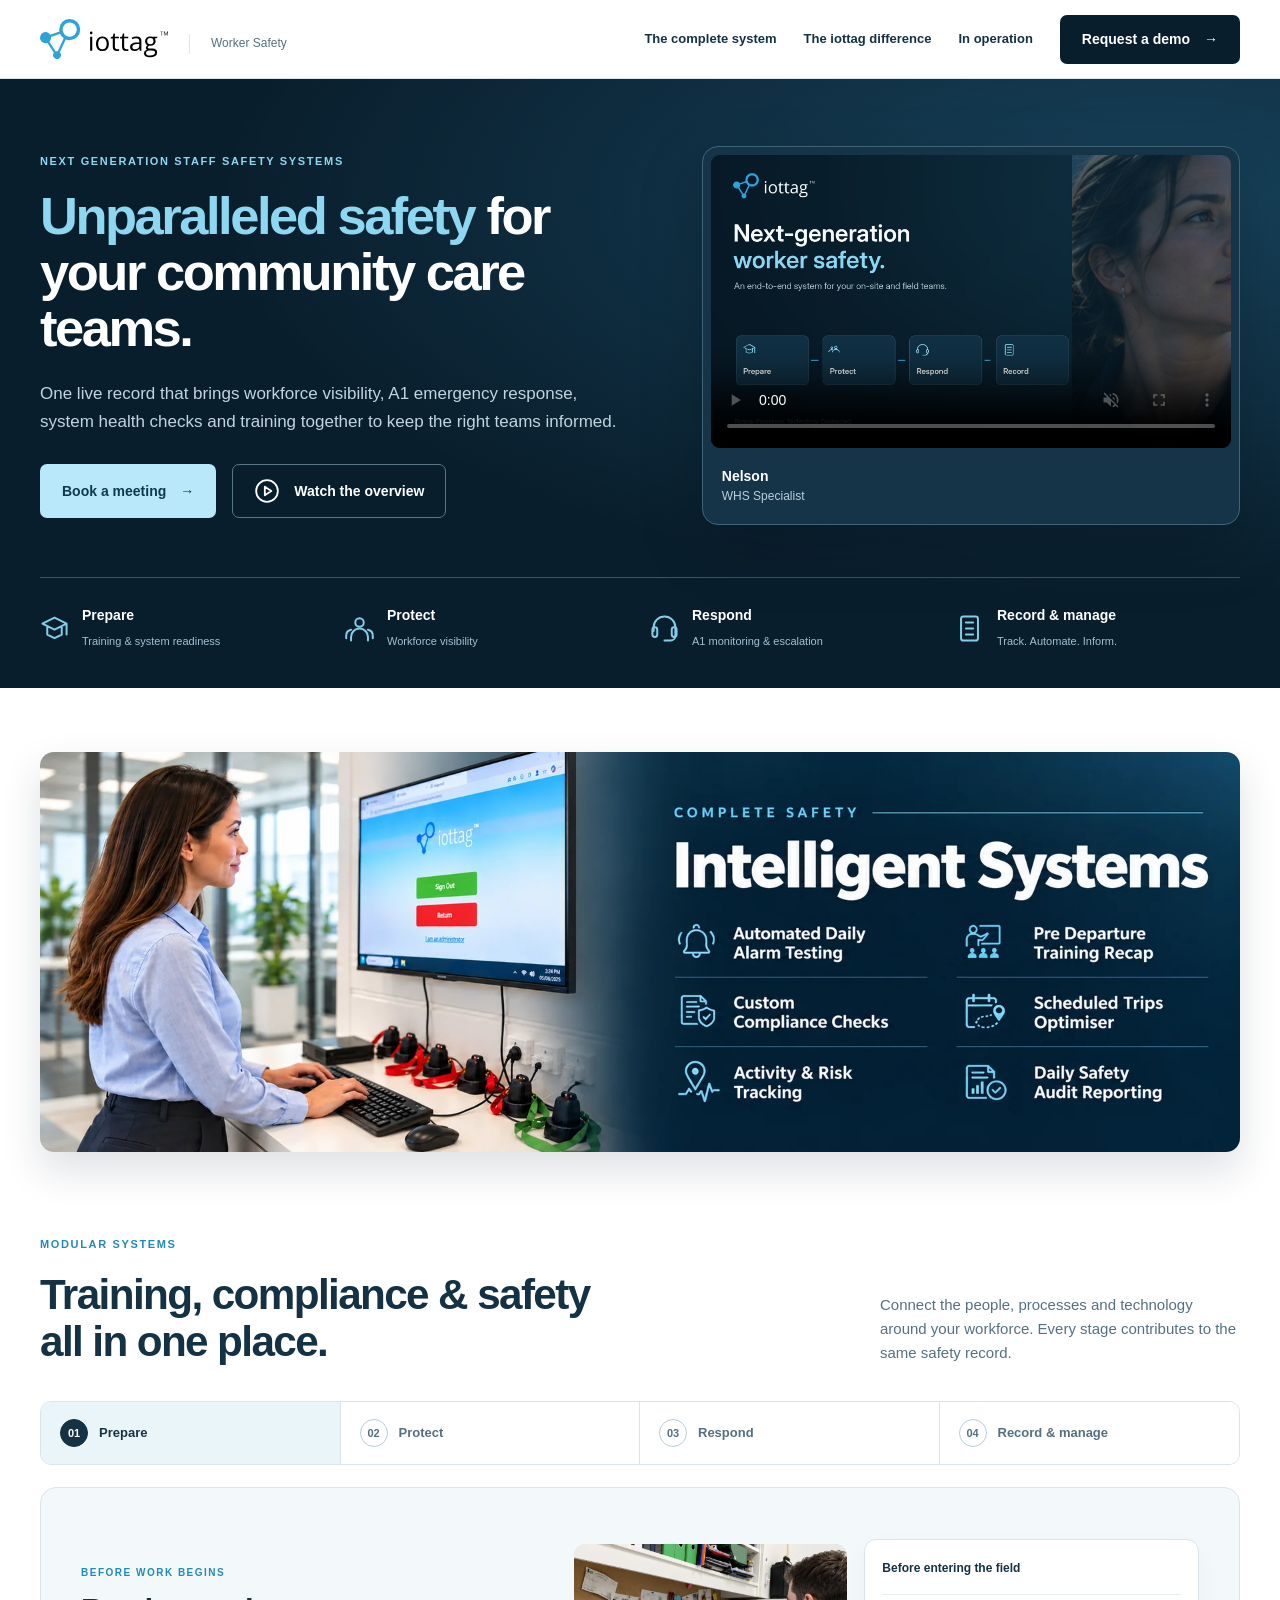
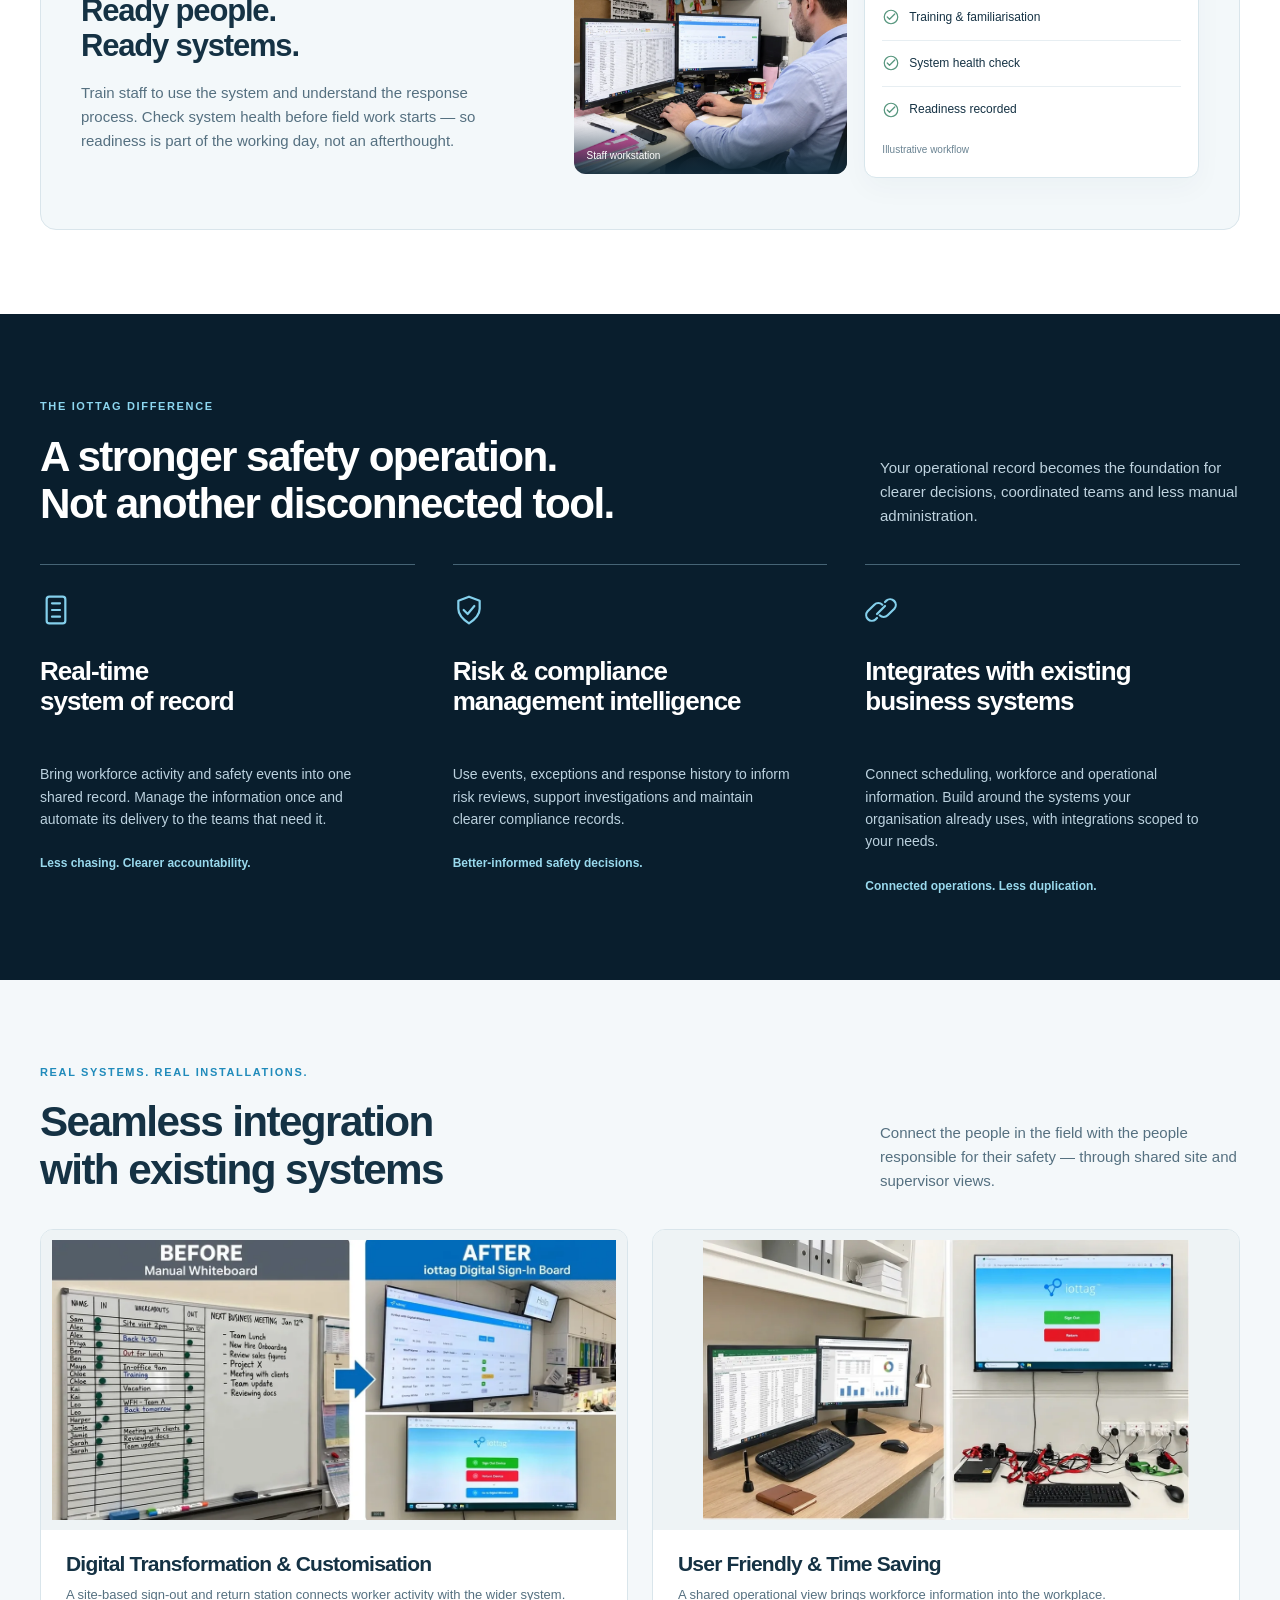
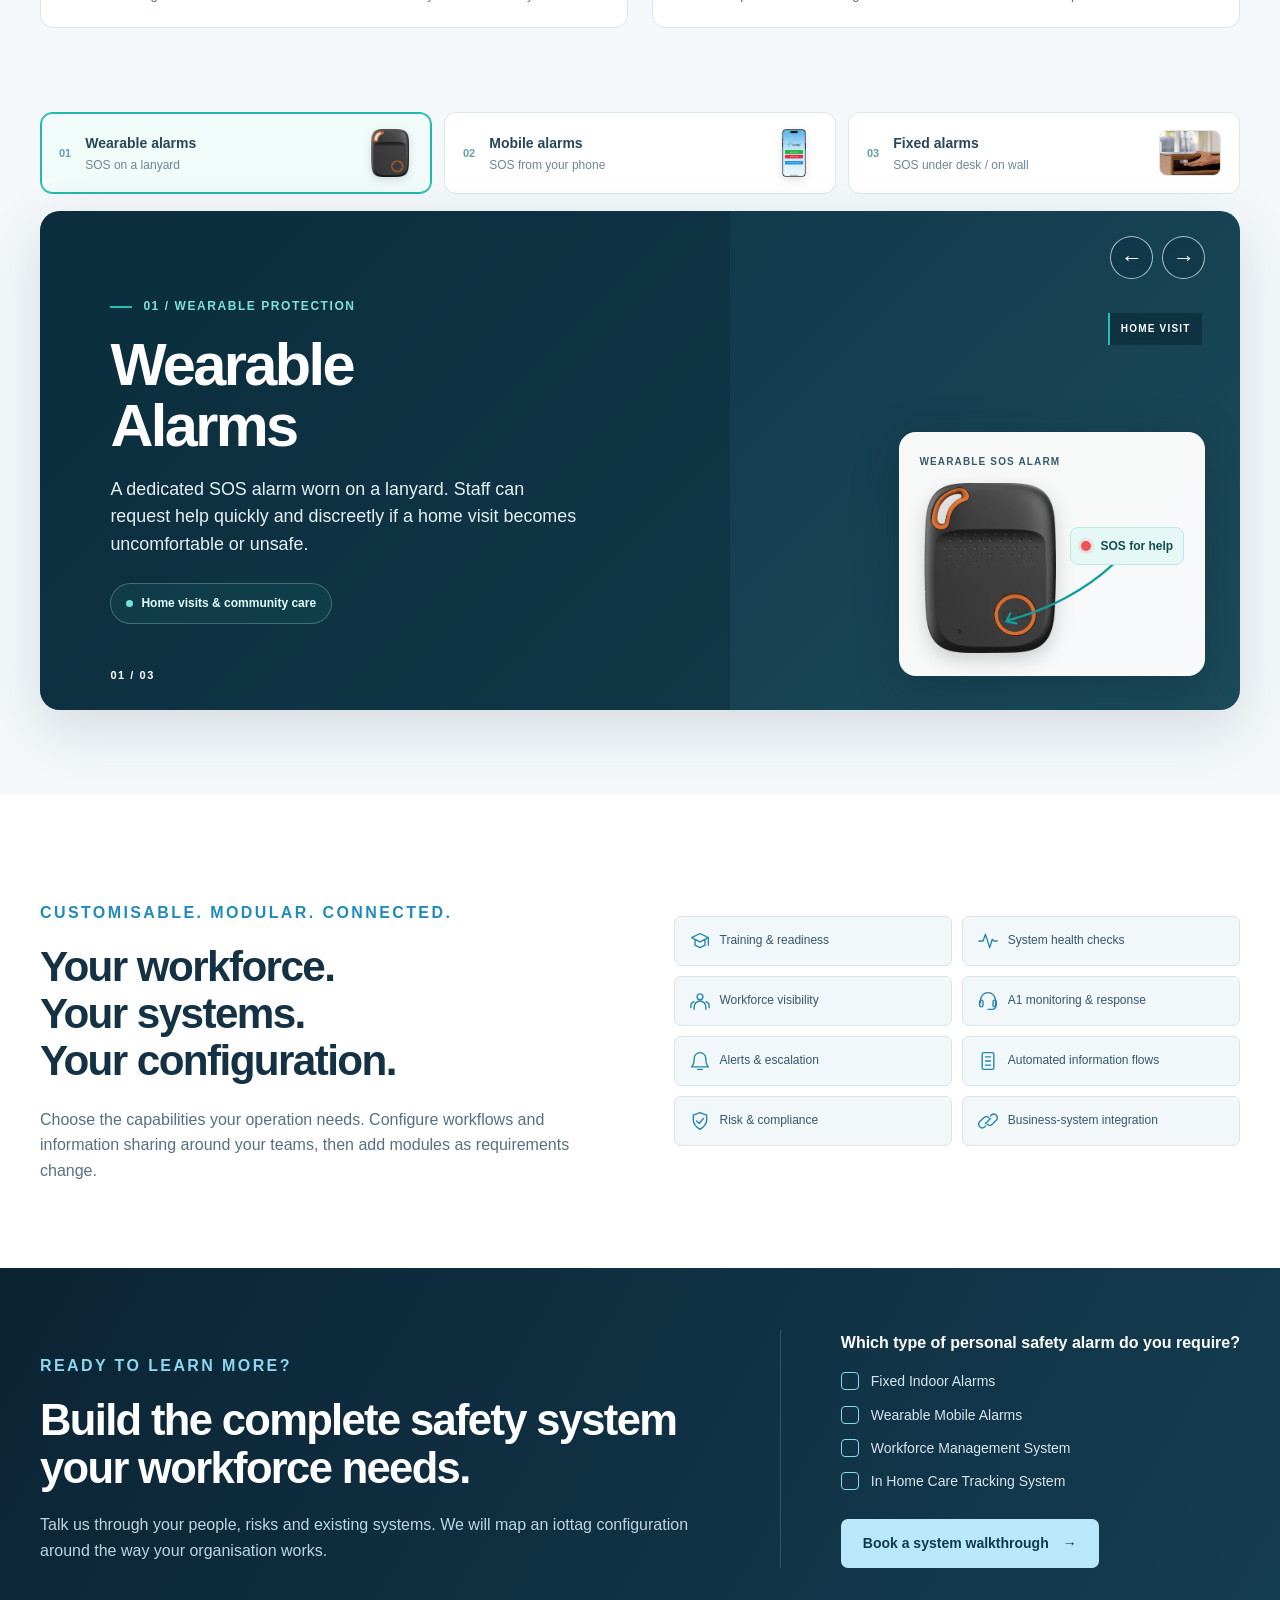
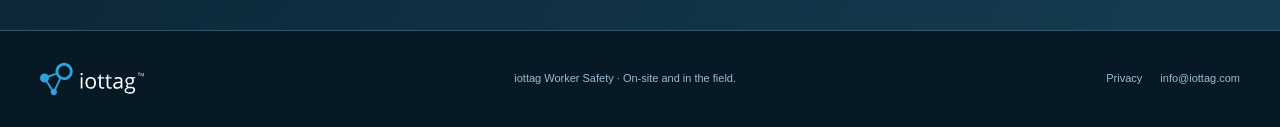
==== commit a8b0c494: "Aim hero copy at community care teams Co-Authored-By: Claude Opus 5.5 <noreply@anthropic.com>" ====
--- a/index.html
+++ b/index.html
@@ -36,7 +36,7 @@
 </defs></svg>
 <header class="topbar"><div class="wrap nav"><a class="brand" href="#main" aria-label="iottag Worker Safety home"><img src="assets/img/logo.svg" alt="iottag" width="134" height="42"><span>Worker Safety</span></a><nav class="navlinks" aria-label="Main navigation"><a href="#system">The complete system</a><a href="#intelligence">The iottag difference</a><a href="#in-operation">In operation</a><a href="#contact" class="btn dark">Request a demo <span aria-hidden="true">&rarr;</span></a></nav></div></header>
 <main id="main">
-<section class="hero" aria-labelledby="hero-title"><div class="wrap"><div class="hero-grid"><div><p class="eyebrow light">Next generation staff safety systems</p><h1 id="hero-title"><span>Unparalleled safety</span> for your on-site and field teams.</h1><p class="lead">Bring training, pre-work system checks, workforce visibility and A1 emergency response together with one live record that keeps the right teams informed.</p><div class="hero-actions"><a href="#contact" class="btn blue">Book a meeting <span aria-hidden="true">&rarr;</span></a><button class="btn outline" type="button" id="watch-video"><svg class="icon" aria-hidden="true"><use href="#i-play"/></svg>Watch the overview</button></div></div>
+<section class="hero" aria-labelledby="hero-title"><div class="wrap"><div class="hero-grid"><div><p class="eyebrow light">Next generation staff safety systems</p><h1 id="hero-title"><span>Unparalleled safety</span> for your community care teams.</h1><p class="lead">One live record that brings workforce visibility, A1 emergency response, system health checks and training together to keep the right teams informed.</p><div class="hero-actions"><a href="#contact" class="btn blue">Book a meeting <span aria-hidden="true">&rarr;</span></a><button class="btn outline" type="button" id="watch-video"><svg class="icon" aria-hidden="true"><use href="#i-play"/></svg>Watch the overview</button></div></div>
 <div id="video"><figure class="film"><div class="player"><video controls playsinline preload="metadata" id="worker-video" poster="assets/img/video-poster.jpg" aria-label="iottag end-to-end worker safety overview with Nelson, WHS Specialist"><source src="assets/video/WA-Health-Nelson_iottag_final.mp4" type="video/mp4">Your browser does not support this video. Please use a browser with MP4 playback support.</video><button type="button" class="video-cover" id="video-cover" aria-label="Play the 55-second iottag Worker Safety overview"><img src="assets/img/video-poster.jpg" alt="" width="1920" height="1080"><span class="play-pill"><svg class="icon" aria-hidden="true"><use href="#i-play"/></svg>Play overview</span></button></div><figcaption><div><strong>Nelson</strong><p>WHS Specialist</p></div></figcaption></figure></div></div>
 <div class="hero-strip" aria-label="The connected safety lifecycle"><div class="hero-stage"><svg class="icon" aria-hidden="true"><use href="#i-training"/></svg><div><b>Prepare</b><span>Training &amp; system readiness</span></div></div><div class="hero-stage"><svg class="icon" aria-hidden="true"><use href="#i-people"/></svg><div><b>Protect</b><span>Workforce visibility</span></div></div><div class="hero-stage"><svg class="icon" aria-hidden="true"><use href="#i-headset"/></svg><div><b>Respond</b><span>A1 monitoring &amp; escalation</span></div></div><div class="hero-stage"><svg class="icon" aria-hidden="true"><use href="#i-record"/></svg><div><b>Record &amp; manage</b><span>Track. Automate. Inform.</span></div></div></div></div></section>
 <section class="feature-banner" aria-label="Intelligent systems"><div class="wrap"><img src="assets/img/intelligent-systems.webp" alt="Complete safety, intelligent systems: automated daily alarm testing, pre-departure training recap, custom compliance checks, scheduled trips optimiser, activity and risk tracking, and daily safety audit reporting. A staff member signs out a device at an iottag station." width="1800" height="600" loading="lazy" decoding="async"></div></section>
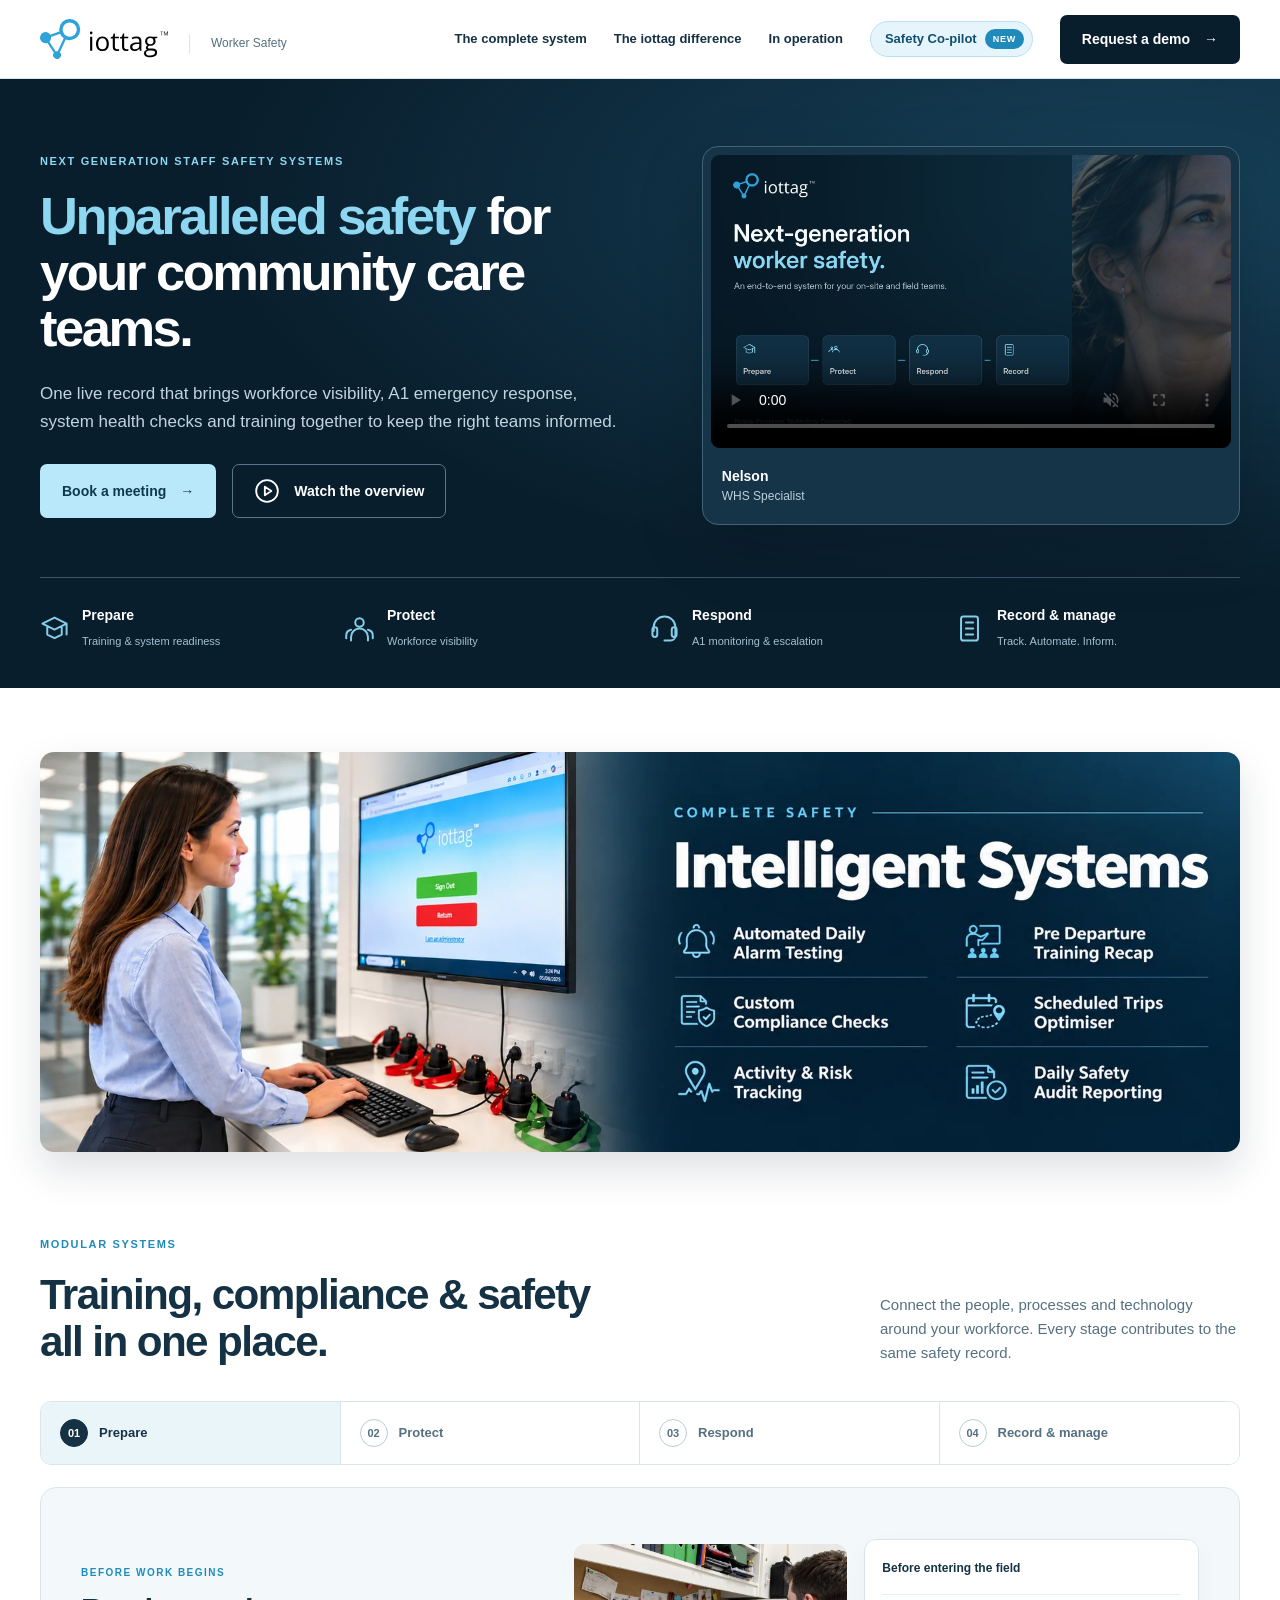
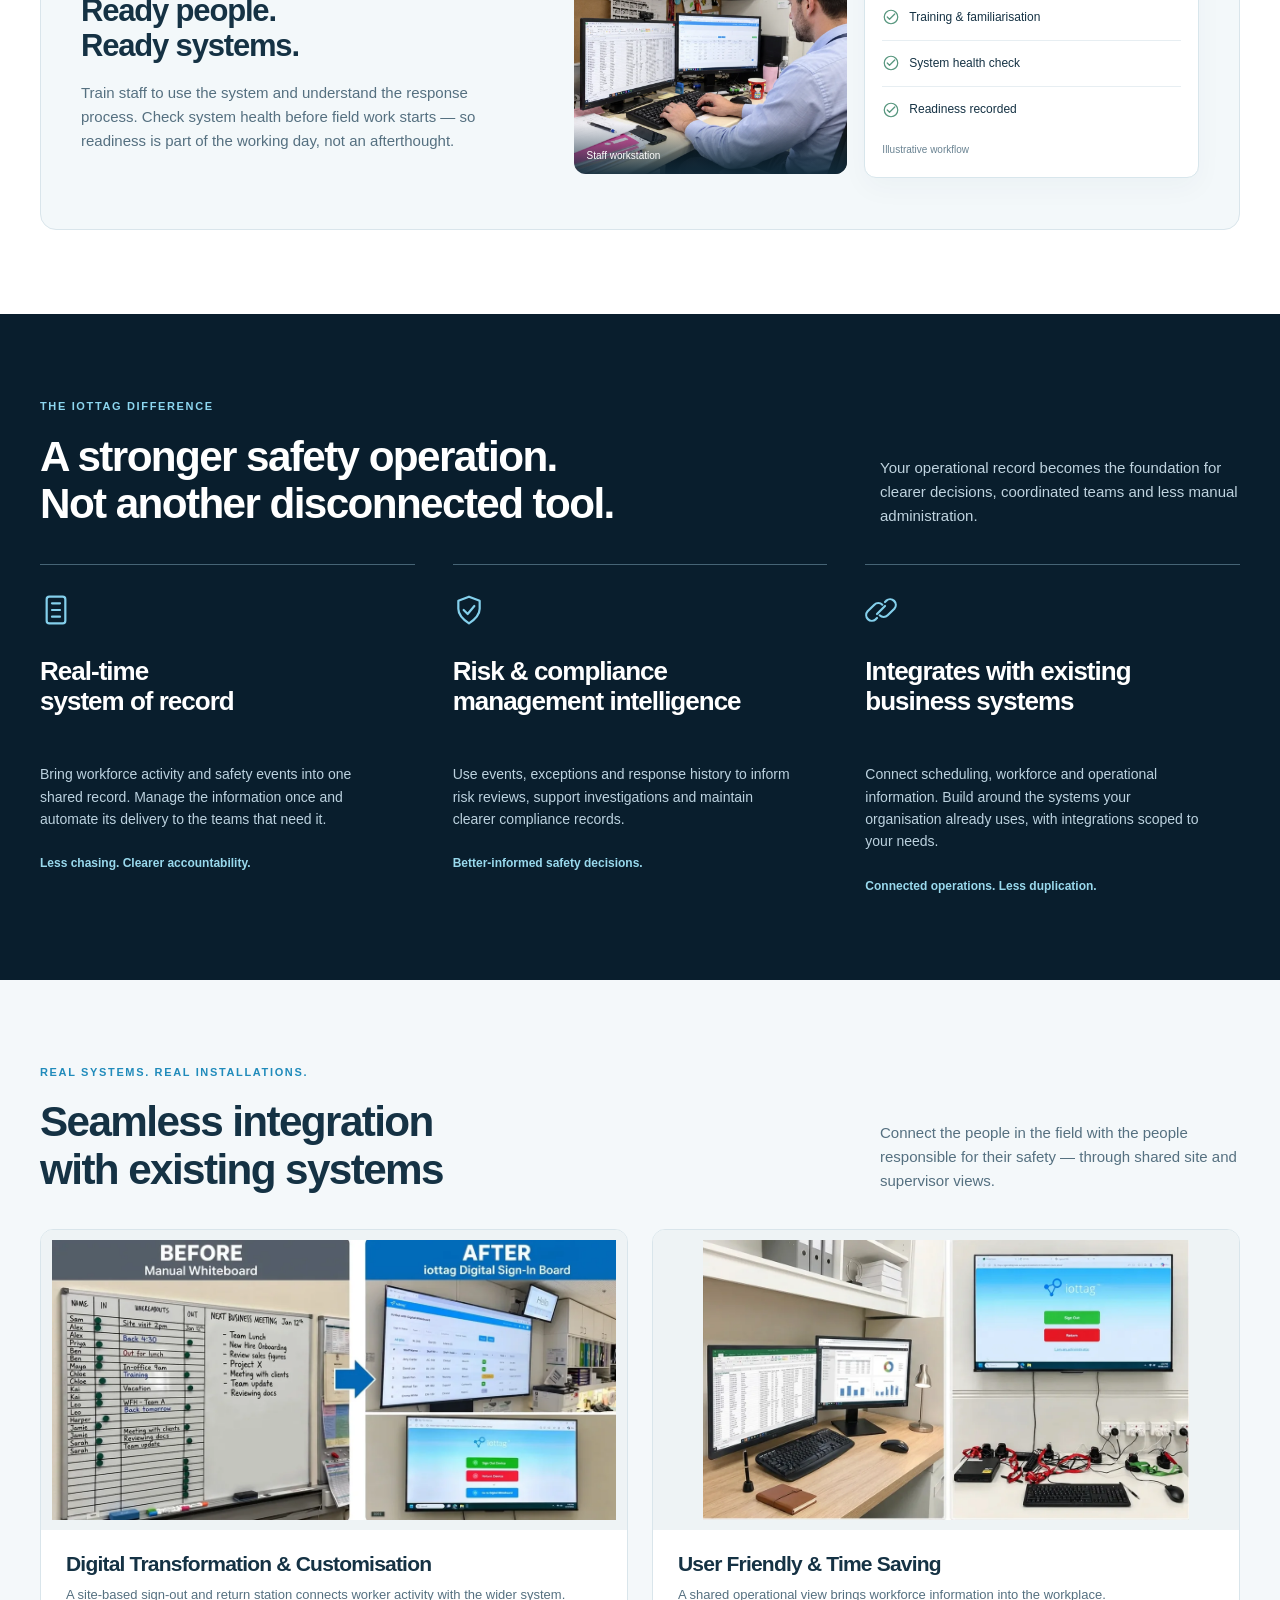
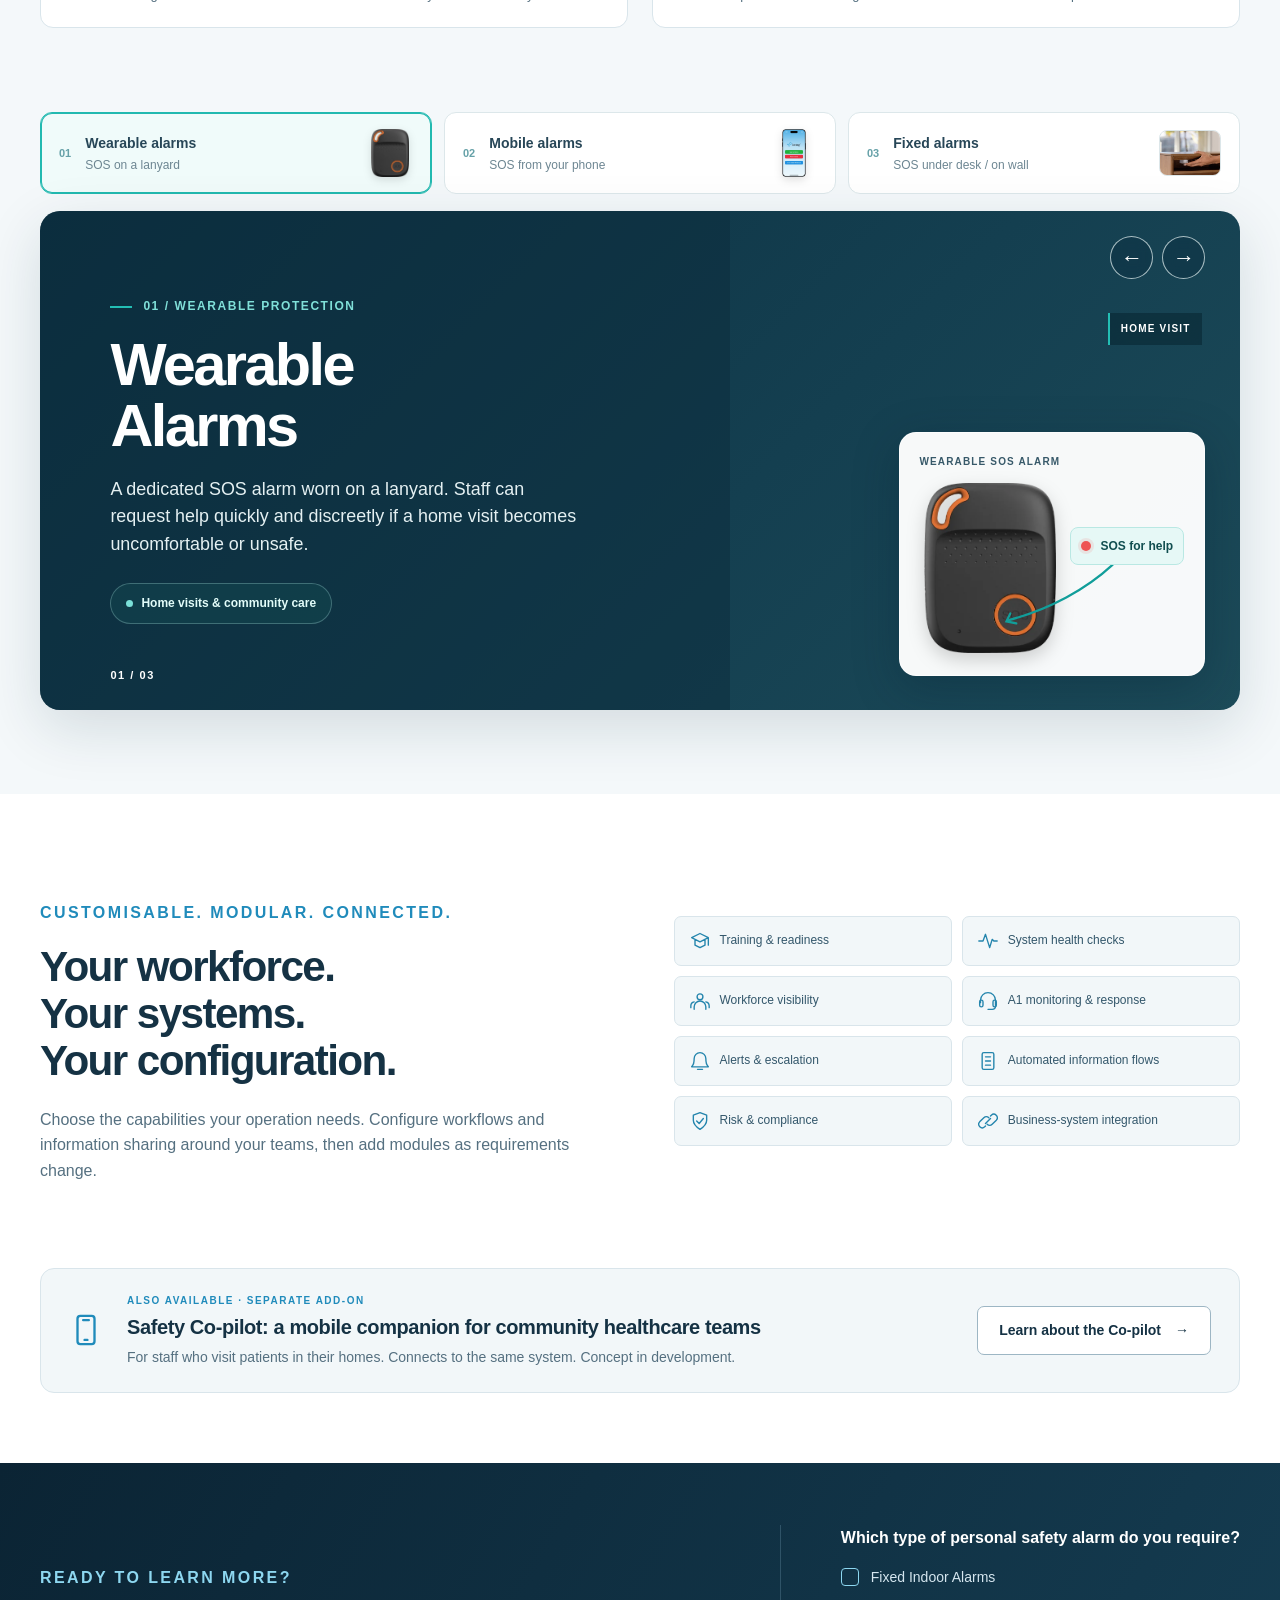
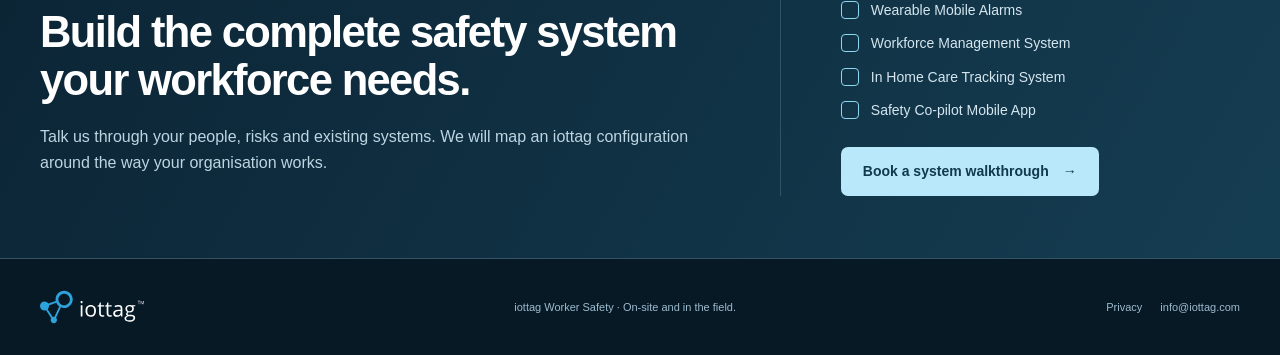
==== commit f0c8905d: "Add Safety Co-pilot page and link it from the home page Co-Authored-By: Claude Opus 5.5 <noreply@ant" ====
--- a/index.html
+++ b/index.html
@@ -4,6 +4,7 @@
 <meta charset="utf-8">
 <meta name="viewport" content="width=device-width,initial-scale=1">
 <meta name="theme-color" content="#091e2d">
+<meta name="robots" content="noindex, nofollow, noarchive">
 <title>iottag Worker Safety | End-to-end enterprise safety systems</title>
 <meta name="description" content="Connect training, pre-work system checks, workforce visibility and A1 emergency response. One real-time system of record, configured around your organisation.">
 <link rel="canonical" href="https://loneworker.iottag.com/">
@@ -34,7 +35,7 @@
 <symbol id="i-screen" viewBox="0 0 24 24"><rect x="2" y="3" width="20" height="14" rx="2"/><path d="M12 17v5 M7 22h10"/></symbol>
 <symbol id="i-bell" viewBox="0 0 24 24"><path d="M5 9a7 7 0 0 1 14 0c0 9 3 9 3 10H2c0-1 3-1 3-10 M9 22h6"/></symbol>
 </defs></svg>
-<header class="topbar"><div class="wrap nav"><a class="brand" href="#main" aria-label="iottag Worker Safety home"><img src="assets/img/logo.svg" alt="iottag" width="134" height="42"><span>Worker Safety</span></a><nav class="navlinks" aria-label="Main navigation"><a href="#system">The complete system</a><a href="#intelligence">The iottag difference</a><a href="#in-operation">In operation</a><a href="#contact" class="btn dark">Request a demo <span aria-hidden="true">&rarr;</span></a></nav></div></header>
+<header class="topbar"><div class="wrap nav"><a class="brand" href="#main" aria-label="iottag Worker Safety home"><img src="assets/img/logo.svg" alt="iottag" width="134" height="42"><span>Worker Safety</span></a><nav class="navlinks" aria-label="Main navigation"><a href="#system">The complete system</a><a href="#intelligence">The iottag difference</a><a href="#in-operation">In operation</a><a href="copilot.html" class="nav-new">Safety Co-pilot <b>New</b></a><a href="#contact" class="btn dark">Request a demo <span aria-hidden="true">&rarr;</span></a></nav></div></header>
 <main id="main">
 <section class="hero" aria-labelledby="hero-title"><div class="wrap"><div class="hero-grid"><div><p class="eyebrow light">Next generation staff safety systems</p><h1 id="hero-title"><span>Unparalleled safety</span> for your community care teams.</h1><p class="lead">One live record that brings workforce visibility, A1 emergency response, system health checks and training together to keep the right teams informed.</p><div class="hero-actions"><a href="#contact" class="btn blue">Book a meeting <span aria-hidden="true">&rarr;</span></a><button class="btn outline" type="button" id="watch-video"><svg class="icon" aria-hidden="true"><use href="#i-play"/></svg>Watch the overview</button></div></div>
 <div id="video"><figure class="film"><div class="player"><video controls playsinline preload="metadata" id="worker-video" poster="assets/img/video-poster.jpg" aria-label="iottag end-to-end worker safety overview with Nelson, WHS Specialist"><source src="assets/video/WA-Health-Nelson_iottag_final.mp4" type="video/mp4">Your browser does not support this video. Please use a browser with MP4 playback support.</video><button type="button" class="video-cover" id="video-cover" aria-label="Play the 55-second iottag Worker Safety overview"><img src="assets/img/video-poster.jpg" alt="" width="1920" height="1080"><span class="play-pill"><svg class="icon" aria-hidden="true"><use href="#i-play"/></svg>Play overview</span></button></div><figcaption><div><strong>Nelson</strong><p>WHS Specialist</p></div></figcaption></figure></div></div>
@@ -51,7 +52,8 @@
 <section class="section proof" id="in-operation" aria-labelledby="proof-title"><div class="wrap"><div class="section-top"><div><p class="eyebrow">Real systems. Real installations.</p><h2 class="section-title" id="proof-title">Seamless integration<br>with existing systems</h2></div><p>Connect the people in the field with the people responsible for their safety &mdash; through shared site and supervisor views.</p></div><div class="proof-grid"><figure class="proof-card"><div class="proof-photo"><img src="assets/img/signout-station.webp" alt="Before and after: a manual staff whiteboard replaced by the iottag digital sign-in board and sign-out display" width="1200" height="596" loading="lazy" decoding="async"></div><figcaption><h3>Digital Transformation &amp; Customisation</h3><p>A site-based sign-out and return station connects worker activity with the wider system.</p></figcaption></figure><figure class="proof-card"><div class="proof-photo"><img src="assets/img/operational-display.webp" alt="iottag workstations and a wall-mounted sign-out display with safety devices on the desk" width="1200" height="690" loading="lazy" decoding="async"></div><figcaption><h3>User Friendly &amp; Time Saving</h3><p>A shared operational view brings workforce information into the workplace.</p></figcaption></figure></div></div></section>
 <section class="section alarms" id="alarm-types" aria-label="Personal alarm options"><div class="wrap"><div class="al-tabs" role="tablist" aria-label="Choose alarm type"><button type="button" role="tab" id="al-tab-0" aria-controls="al-slide-0" aria-selected="true" tabindex="0"><span class="al-index">01</span><span><span class="al-tab-title">Wearable alarms</span><span class="al-tab-sub">SOS on a lanyard</span></span><img class="al-thumb" src="assets/img/sos-pendant.webp" alt="" width="323" height="417" loading="lazy" decoding="async"></button><button type="button" role="tab" id="al-tab-1" aria-controls="al-slide-1" aria-selected="false" tabindex="-1"><span class="al-index">02</span><span><span class="al-tab-title">Mobile alarms</span><span class="al-tab-sub">SOS from your phone</span></span><img class="al-thumb" src="assets/img/mobile-app.webp" alt="" width="152" height="308" loading="lazy" decoding="async"></button><button type="button" role="tab" id="al-tab-2" aria-controls="al-slide-2" aria-selected="false" tabindex="-1"><span class="al-index">03</span><span><span class="al-tab-title">Fixed alarms</span><span class="al-tab-sub">SOS under desk / on wall</span></span><img class="al-thumb photo" src="assets/img/fixed-alarm.webp" alt="" width="920" height="696" loading="lazy" decoding="async"></button></div><div class="al-carousel" role="region" aria-roledescription="carousel" aria-label="Personal alarm options"><article class="al-slide is-active" id="al-slide-0" role="tabpanel" aria-labelledby="al-tab-0" aria-roledescription="slide" aria-label="Slide 1 of 3: Wearable alarm" aria-hidden="false"><span class="al-cue">Home visit</span><div class="al-copy"><span class="al-kicker">01 / Wearable protection</span><h3 class="al-title">Wearable<br>Alarms</h3><p class="al-detail">A dedicated SOS alarm worn on a lanyard. Staff can request help quickly and discreetly if a home visit becomes uncomfortable or unsafe.</p><span class="al-context">Home visits &amp; community care</span></div><div class="al-card" role="img" aria-label="iottag wearable alarm with SOS for help callout"><div class="al-card-top"><span class="al-card-type">Wearable SOS alarm</span></div><img class="al-wear" src="assets/img/sos-pendant.webp" alt="Black and orange iottag wearable alarm with SOS button" width="323" height="417" loading="lazy" decoding="async"><div class="al-sos"><i aria-hidden="true"></i>SOS for help</div><svg class="al-annotation" viewBox="0 0 306 244" aria-hidden="true"><path d="M214 133 C188 157 151 178 108 189"/><path d="M111 182 L107 190 L117 192"/></svg></div></article><article class="al-slide" id="al-slide-1" role="tabpanel" aria-labelledby="al-tab-1" aria-roledescription="slide" aria-label="Slide 2 of 3: Mobile alarm" aria-hidden="true"><span class="al-cue">Off and on site safety</span><div class="al-copy"><span class="al-kicker">02 / Phone-based protection</span><h3 class="al-title">Mobile<br>Alarms</h3><p class="al-detail">If a client becomes aggressive or the situation escalates, staff can use the mobile app to raise an SOS without leaving the visit unprotected.</p><span class="al-context">Solo visits &amp; outreach staff</span></div><div class="al-card" role="img" aria-label="iottag mobile app with SOS for help callout"><div class="al-card-top"><span class="al-card-type">Mobile SOS</span></div><div class="al-phone" aria-hidden="true"><div class="al-phone-screen"><div class="al-phone-logo">iottag</div><div class="al-phone-dot"></div><div class="al-phone-line"></div><div class="al-phone-btn"></div><div class="al-phone-btn alt"></div><div class="al-phone-btn small"></div></div></div><div class="al-sos"><i aria-hidden="true"></i>SOS for help</div><svg class="al-annotation" viewBox="0 0 306 244" aria-hidden="true"><path d="M212 132 C186 151 149 164 86 161"/><path d="M97 155 L85 161 L96 168"/></svg></div></article><article class="al-slide" id="al-slide-2" role="tabpanel" aria-labelledby="al-tab-2" aria-roledescription="slide" aria-label="Slide 3 of 3: Fixed alarm" aria-hidden="true"><span class="al-cue">Patient-facing workplace</span><div class="al-copy"><span class="al-kicker">03 / On-site protection</span><h3 class="al-title">Fixed<br>Alarms</h3><p class="al-detail">A discreet alarm fitted under a desk or on a wall gives staff immediate access to help when a patient or visitor becomes confrontational.</p><span class="al-context">Clinics, reception &amp; consulting rooms</span></div><div class="al-card" role="img" aria-label="Fixed under-desk alarm with SOS for help callout"><div class="al-card-top"><span class="al-card-type">Fixed duress alarm</span></div><img class="al-fixed" src="assets/img/fixed-alarm.webp" alt="Compact fixed duress alarm mounted discreetly beneath a desk with a staff member reaching toward it" width="920" height="696" loading="lazy" decoding="async"><div class="al-sos"><i aria-hidden="true"></i>SOS for help</div><svg class="al-annotation" viewBox="0 0 306 244" aria-hidden="true"><path d="M214 136 C176 145 128 154 76 160"/><path d="M87 152 L75 160 L88 166"/></svg></div></article><div class="al-controls"><button type="button" class="al-arrow al-prev" aria-label="Previous alarm type">&#8592;</button><button type="button" class="al-arrow al-next" aria-label="Next alarm type">&#8594;</button></div><div class="al-counter" aria-live="polite">01 / 03</div></div></div></section>
 <section class="section" aria-labelledby="modular-title"><div class="wrap modular-grid"><div class="modular-copy"><p class="eyebrow">Customisable. Modular. Connected.</p><h2 class="section-title" id="modular-title">Your workforce.<br>Your systems.<br>Your configuration.</h2><p>Choose the capabilities your operation needs. Configure workflows and information sharing around your teams, then add modules as requirements change.</p></div><div><div class="modules" aria-label="Configurable capabilities"><div class="module"><svg class="icon" aria-hidden="true"><use href="#i-training"/></svg>Training &amp; readiness</div><div class="module"><svg class="icon" aria-hidden="true"><use href="#i-pulse"/></svg>System health checks</div><div class="module"><svg class="icon" aria-hidden="true"><use href="#i-people"/></svg>Workforce visibility</div><div class="module"><svg class="icon" aria-hidden="true"><use href="#i-headset"/></svg>A1 monitoring &amp; response</div><div class="module"><svg class="icon" aria-hidden="true"><use href="#i-bell"/></svg>Alerts &amp; escalation</div><div class="module"><svg class="icon" aria-hidden="true"><use href="#i-record"/></svg>Automated information flows</div><div class="module"><svg class="icon" aria-hidden="true"><use href="#i-shield"/></svg>Risk &amp; compliance</div><div class="module"><svg class="icon" aria-hidden="true"><use href="#i-link"/></svg>Business-system integration</div></div></div></div></section>
-<section class="contact" id="contact" aria-labelledby="contact-title"><div class="wrap contact-grid"><div><p class="eyebrow light">Ready to learn more?</p><h2 id="contact-title">Build the complete safety system<br>your workforce needs.</h2><p>Talk us through your people, risks and existing systems. We will map an iottag configuration around the way your organisation works.</p></div><div class="contact-side"><p class="contact-q">Which type of personal safety alarm do you require?</p><ul class="contact-options"><li><label><input type="checkbox" name="alarm-type" value="Fixed Indoor Alarms"><span class="tick" aria-hidden="true"></span>Fixed Indoor Alarms</label></li><li><label><input type="checkbox" name="alarm-type" value="Wearable Mobile Alarms"><span class="tick" aria-hidden="true"></span>Wearable Mobile Alarms</label></li><li><label><input type="checkbox" name="alarm-type" value="Workforce Management System"><span class="tick" aria-hidden="true"></span>Workforce Management System</label></li><li><label><input type="checkbox" name="alarm-type" value="In Home Care Tracking System"><span class="tick" aria-hidden="true"></span>In Home Care Tracking System</label></li></ul><a id="demo-email" class="btn blue" href="mailto:info@iottag.com?subject=iottag%20Worker%20Safety%20system%20walkthrough&amp;body=Hello%20iottag%2C%0A%0AI%20would%20like%20to%20discuss%20an%20end-to-end%20worker%20safety%20system.%0A%0AOrganisation%3A%0AWorkforce%20size%3A%0ACurrent%20systems%3A%0APhone%3A%0A%0AThank%20you.">Book a system walkthrough <span aria-hidden="true">&rarr;</span></a></div></div></section>
+<section class="cp-addon" id="copilot" aria-labelledby="copilot-title"><div class="wrap"><div class="cp-addon-card"><svg class="icon" aria-hidden="true"><use href="#i-phone"/></svg><div><p class="eyebrow">Also available &middot; Separate add-on</p><h2 id="copilot-title">Safety Co-pilot: a mobile companion for community healthcare teams</h2><p>For staff who visit patients in their homes. Connects to the same system. Concept in development.</p></div><a class="btn ghost" href="copilot.html">Learn about the Co-pilot <span aria-hidden="true">&rarr;</span></a></div></div></section>
+<section class="contact" id="contact" aria-labelledby="contact-title"><div class="wrap contact-grid"><div><p class="eyebrow light">Ready to learn more?</p><h2 id="contact-title">Build the complete safety system<br>your workforce needs.</h2><p>Talk us through your people, risks and existing systems. We will map an iottag configuration around the way your organisation works.</p></div><div class="contact-side"><p class="contact-q">Which type of personal safety alarm do you require?</p><ul class="contact-options"><li><label><input type="checkbox" name="alarm-type" value="Fixed Indoor Alarms"><span class="tick" aria-hidden="true"></span>Fixed Indoor Alarms</label></li><li><label><input type="checkbox" name="alarm-type" value="Wearable Mobile Alarms"><span class="tick" aria-hidden="true"></span>Wearable Mobile Alarms</label></li><li><label><input type="checkbox" name="alarm-type" value="Workforce Management System"><span class="tick" aria-hidden="true"></span>Workforce Management System</label></li><li><label><input type="checkbox" name="alarm-type" value="In Home Care Tracking System"><span class="tick" aria-hidden="true"></span>In Home Care Tracking System</label></li><li><label><input type="checkbox" name="alarm-type" value="Safety Co-pilot Mobile App"><span class="tick" aria-hidden="true"></span>Safety Co-pilot Mobile App</label></li></ul><a id="demo-email" class="btn blue" href="mailto:info@iottag.com?subject=iottag%20Worker%20Safety%20system%20walkthrough&amp;body=Hello%20iottag%2C%0A%0AI%20would%20like%20to%20discuss%20an%20end-to-end%20worker%20safety%20system.%0A%0AOrganisation%3A%0AWorkforce%20size%3A%0ACurrent%20systems%3A%0APhone%3A%0A%0AThank%20you.">Book a system walkthrough <span aria-hidden="true">&rarr;</span></a></div></div></section>
 <dialog class="enquiry" id="enquiry" aria-labelledby="enquiry-title"><form class="enquiry-form" id="enquiry-form"><button type="button" class="enquiry-close" aria-label="Close" data-close>&times;</button><p class="eyebrow">Book a system walkthrough</p><h2 id="enquiry-title">Tell us how to reach you</h2><p class="enquiry-intro">Our team will contact you to arrange a walkthrough of the iottag system.</p><p class="enquiry-interests" id="enquiry-interests" hidden></p><div class="enquiry-grid"><label>Name<input type="text" name="name" autocomplete="name" maxlength="200" required></label><label>Company<input type="text" name="company" autocomplete="organization" maxlength="200" required></label><label>Role <span>(optional)</span><input type="text" name="role" autocomplete="organization-title" maxlength="200"></label><label>Email<input type="email" name="email" autocomplete="email" maxlength="254" required></label><label>Phone<input type="tel" name="phone" autocomplete="tel" maxlength="40" pattern="\+?[0-9 \(\)\.\/\-]{6,30}" title="Digits, spaces and + ( ) - only" required></label></div><label class="enquiry-trap" aria-hidden="true">Website<input type="text" name="website" tabindex="-1" autocomplete="off"></label><p class="enquiry-status" id="enquiry-status" role="status" aria-live="polite"></p><button type="submit" class="btn dark">Send request <span aria-hidden="true">&rarr;</span></button><p class="enquiry-note">See how we handle your details in our <a href="privacy.html">privacy information</a>.</p></form><div class="enquiry-done" id="enquiry-done" hidden><button type="button" class="enquiry-close" aria-label="Close" data-close>&times;</button><p class="eyebrow">Request sent</p><h2>Thank you.</h2><p>We have your details and will be in touch to arrange your walkthrough.</p><button type="button" class="btn dark" data-close>Close</button></div></dialog>
 </main>
 <footer class="footer"><div class="wrap footer-inner"><a href="#main" aria-label="Back to iottag Worker Safety"><img src="assets/img/logo-footer.svg" alt="iottag" width="134" height="42"></a><p class="footer-credit">iottag Worker Safety &middot; On-site and in the field.</p><span class="footer-links"><a href="privacy.html">Privacy</a><a href="mailto:info@iottag.com">info@iottag.com</a></span></div></footer>
--- a/assets/css/style.css
+++ b/assets/css/style.css
@@ -35,3 +35,14 @@
 .enquiry-grid{display:grid;grid-template-columns:repeat(2,minmax(0,1fr));gap:14px 16px}.enquiry label{display:block;font-size:13px;font-weight:700;color:var(--ink)}.enquiry label span{font-weight:400;color:var(--muted)}.enquiry input{display:block;width:100%;margin-top:6px;padding:11px 12px;border:1px solid #c8d7df;border-radius:8px;font:inherit;font-size:15px;color:var(--ink);background:white}.enquiry input:focus{outline:2px solid var(--brand);outline-offset:0;border-color:var(--brand)}.enquiry-trap{position:absolute;left:-9999px;width:1px;height:1px;overflow:hidden}
 .enquiry-status{min-height:1.6em;font-size:13px;margin:16px 0 10px}.enquiry-status.error{color:#b44348}.enquiry-status a{text-decoration:underline;font-weight:700}.enquiry-note{font-size:12px;margin:14px 0 0}.enquiry-note a{text-decoration:underline}.enquiry .btn:disabled{opacity:.6;transform:none;cursor:default}.enquiry-close{position:absolute;top:16px;right:16px;width:38px;height:38px;border-radius:50%;border:1px solid var(--line);background:white;font-size:22px;line-height:1;color:var(--ink)}.enquiry-close:hover{background:var(--pale)}.enquiry-done p:not(.eyebrow){font-size:15px;margin:0 0 24px}
 @media(max-width:650px){.enquiry-grid{grid-template-columns:minmax(0,1fr)}.enquiry-form,.enquiry-done{padding:26px 20px 22px}.enquiry h2{font-size:22px}}
+/* Add-on strip on the main Lone Worker page (secondary offering). The Co-pilot page itself uses copilot-page.css */
+.cp-addon{padding:0 0 70px}.cp-addon-card{display:grid;grid-template-columns:auto 1fr auto;gap:24px;align-items:center;background:var(--pale);border:1px solid var(--line);border-radius:14px;padding:24px 28px}.cp-addon-card>.icon{width:34px;height:34px;color:var(--blue)}.cp-addon-card .eyebrow{margin-bottom:6px;font-size:10px}.cp-addon-card h2{font-size:20px;line-height:1.25;letter-spacing:-.02em}.cp-addon-card p:not(.eyebrow){font-size:14px;margin-top:6px}.btn.ghost{border-color:#9db6c4;color:var(--ink);background:white;white-space:nowrap}.btn.ghost:hover{background:#eaf5fa}
+@media(max-width:850px){.cp-addon-card{grid-template-columns:auto 1fr}.cp-addon-card .btn{grid-column:1/-1;justify-self:start}}
+@media(max-width:590px){.cp-addon{padding-bottom:52px}.cp-addon-card{padding:20px;gap:16px}.cp-addon-card h2{font-size:18px}}
+/* Highlighted nav tab */
+.navlinks>a.nav-new{display:inline-flex;align-items:center;gap:8px;padding:7px 8px 7px 14px;border-radius:999px;background:#e6f4fb;border:1px solid #b8e0f1;color:#11506f;font-weight:700;transition:background .2s,transform .3s cubic-bezier(.34,1.56,.64,1)}.navlinks>a.nav-new:hover{background:#d4edf9;color:#0b3c55;transform:translateY(-1px)}.nav-new b{font-size:9px;letter-spacing:.08em;text-transform:uppercase;background:var(--blue);color:#fff;border-radius:99px;padding:3px 8px}
+@media(max-width:850px){.navlinks>a.nav-new{display:inline-flex;padding:6px 6px 6px 11px;font-size:11px}}
+@media(max-width:590px){.navlinks>a.nav-new{display:none}}
+.navlinks{white-space:nowrap}
+@media(max-width:1100px){.navlinks{gap:12px}.navlinks>a.nav-new{padding:6px 6px 6px 11px}.nav:has(.nav-new) .brand span{display:none}}
+@media(max-width:850px){.nav:has(.nav-new) .brand span{display:block}}
